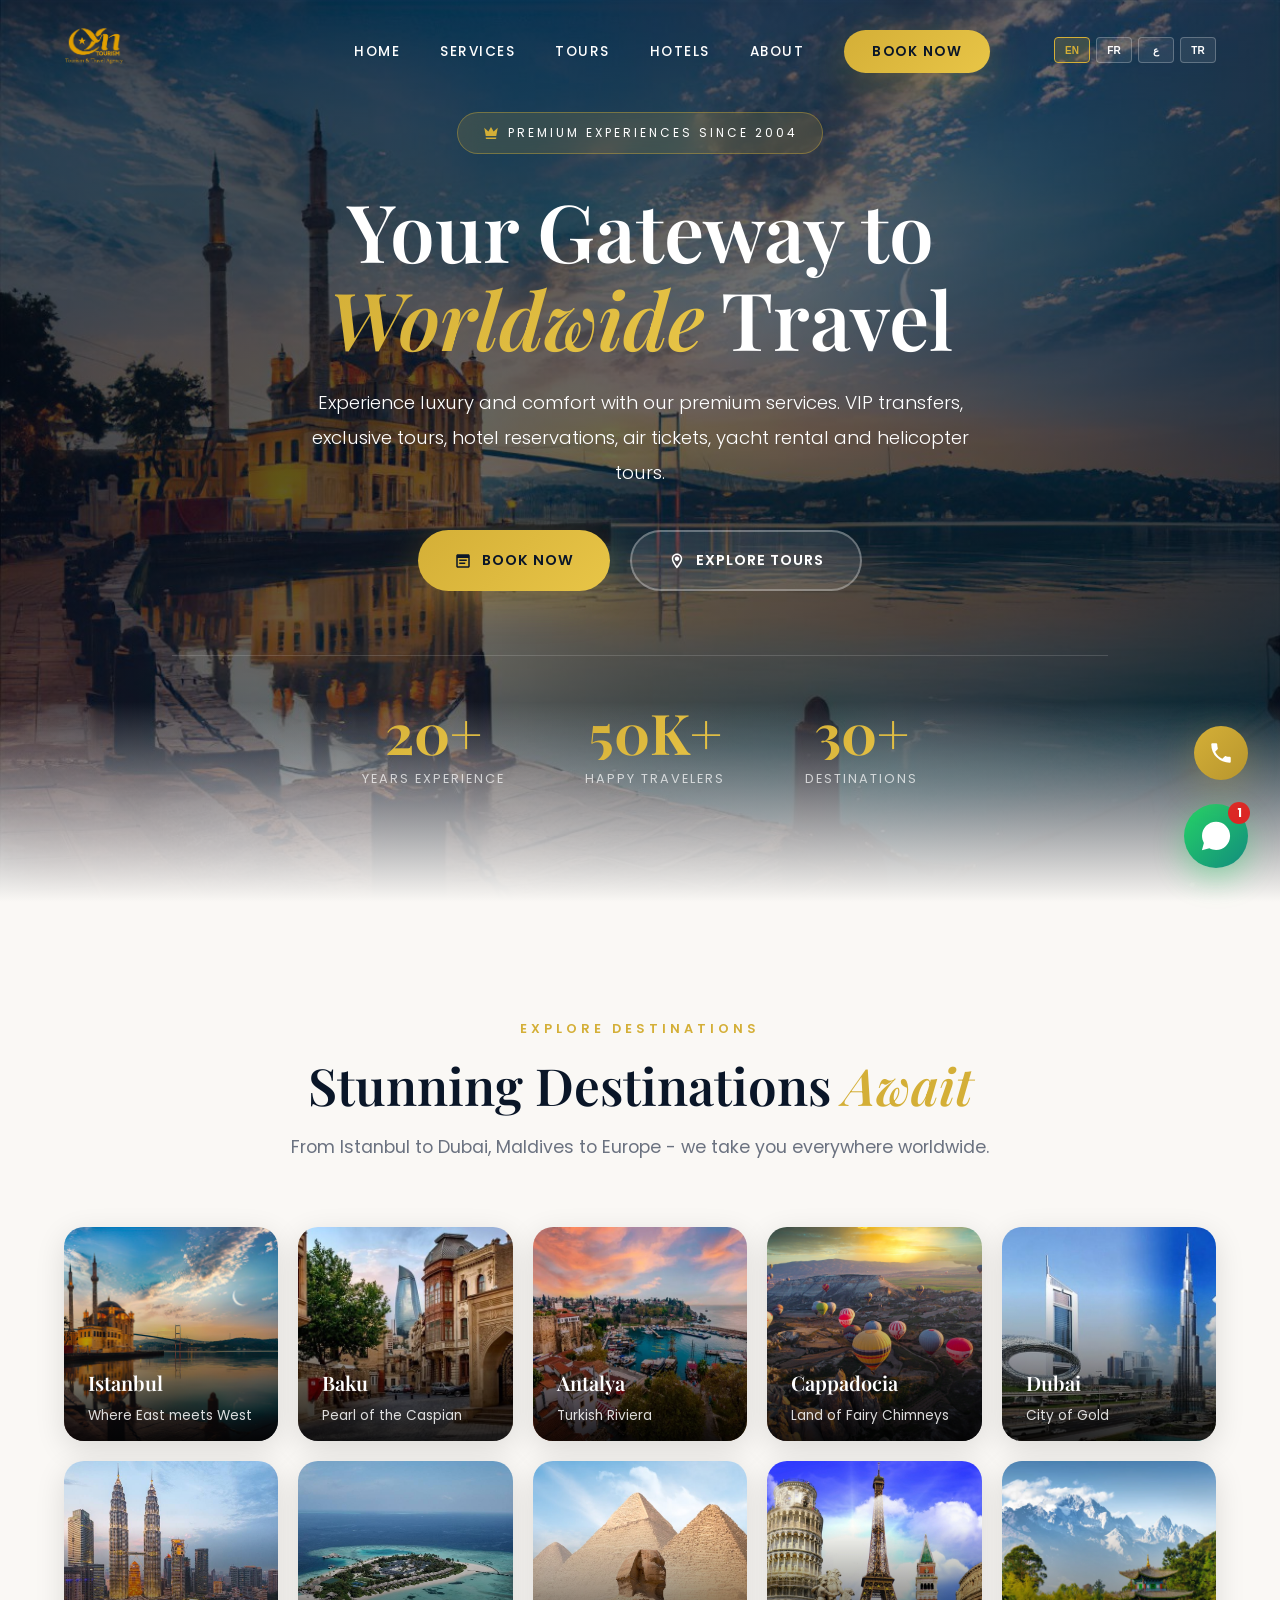
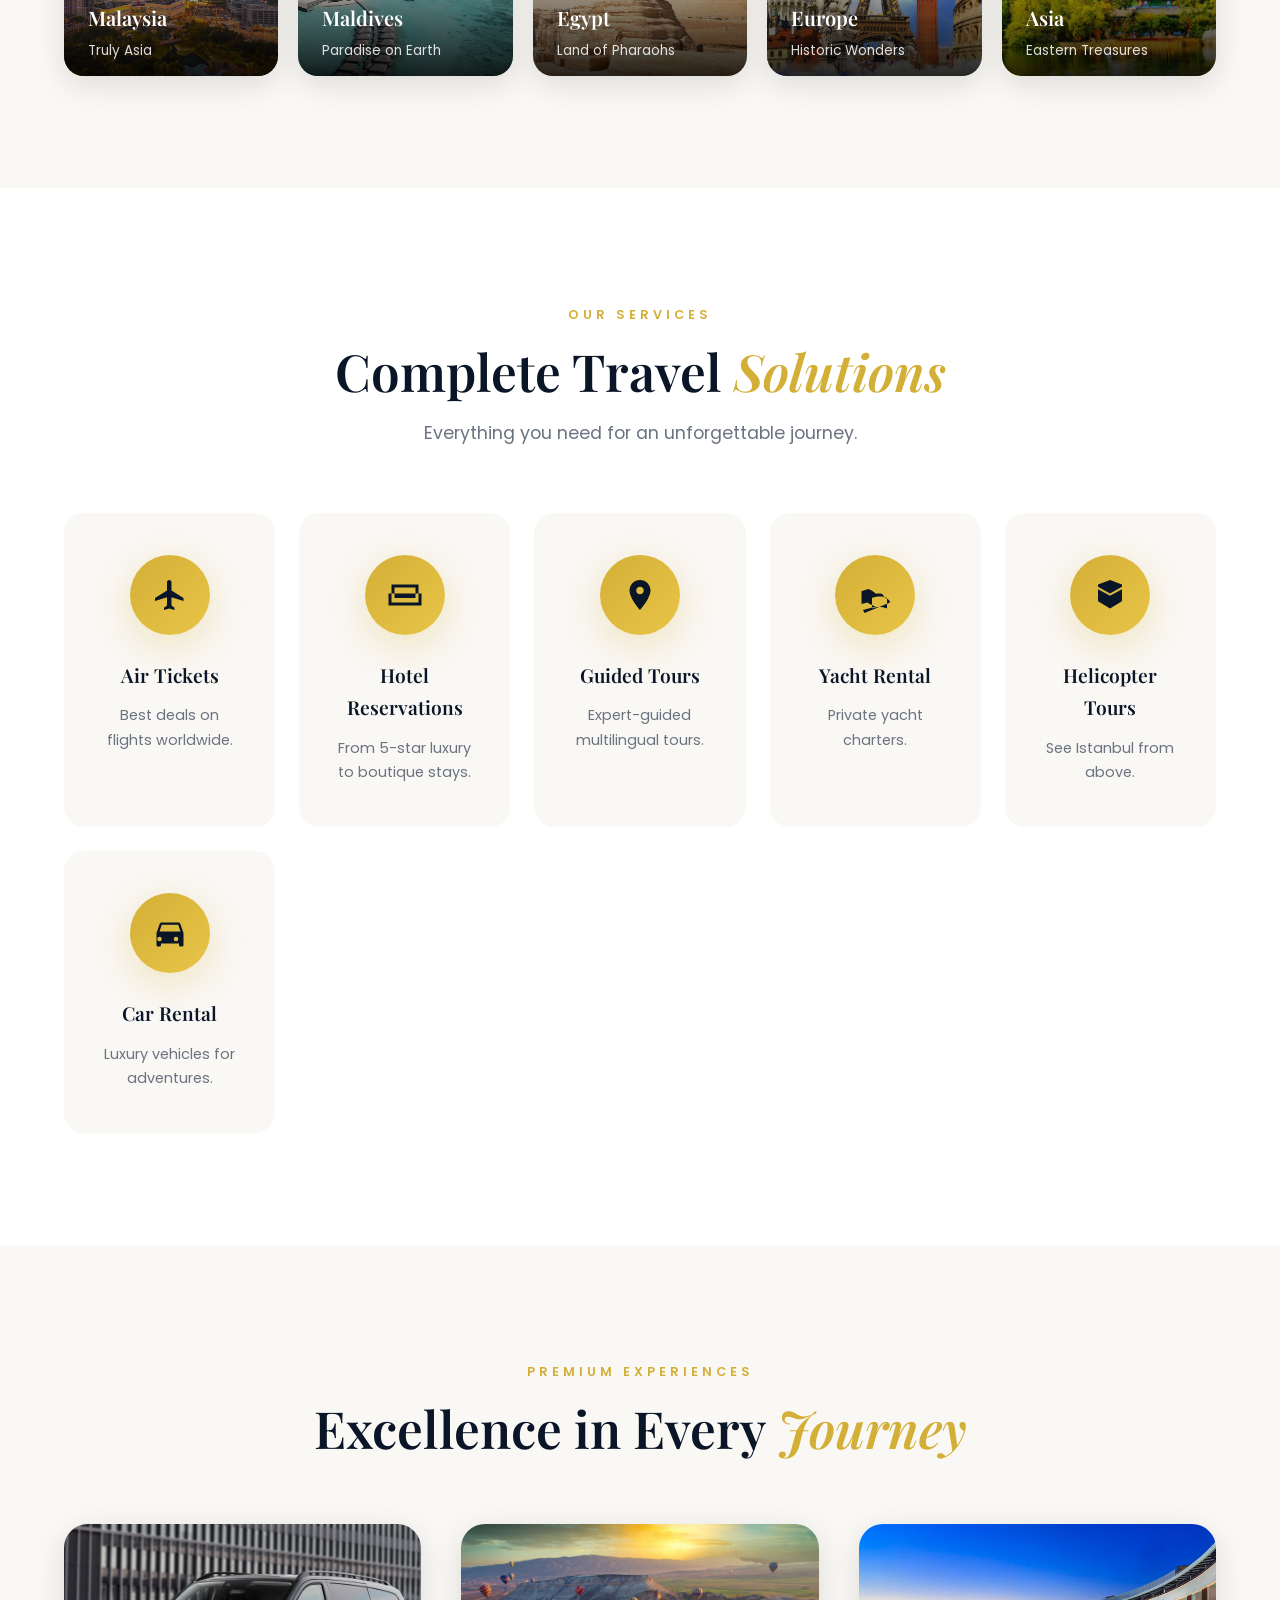
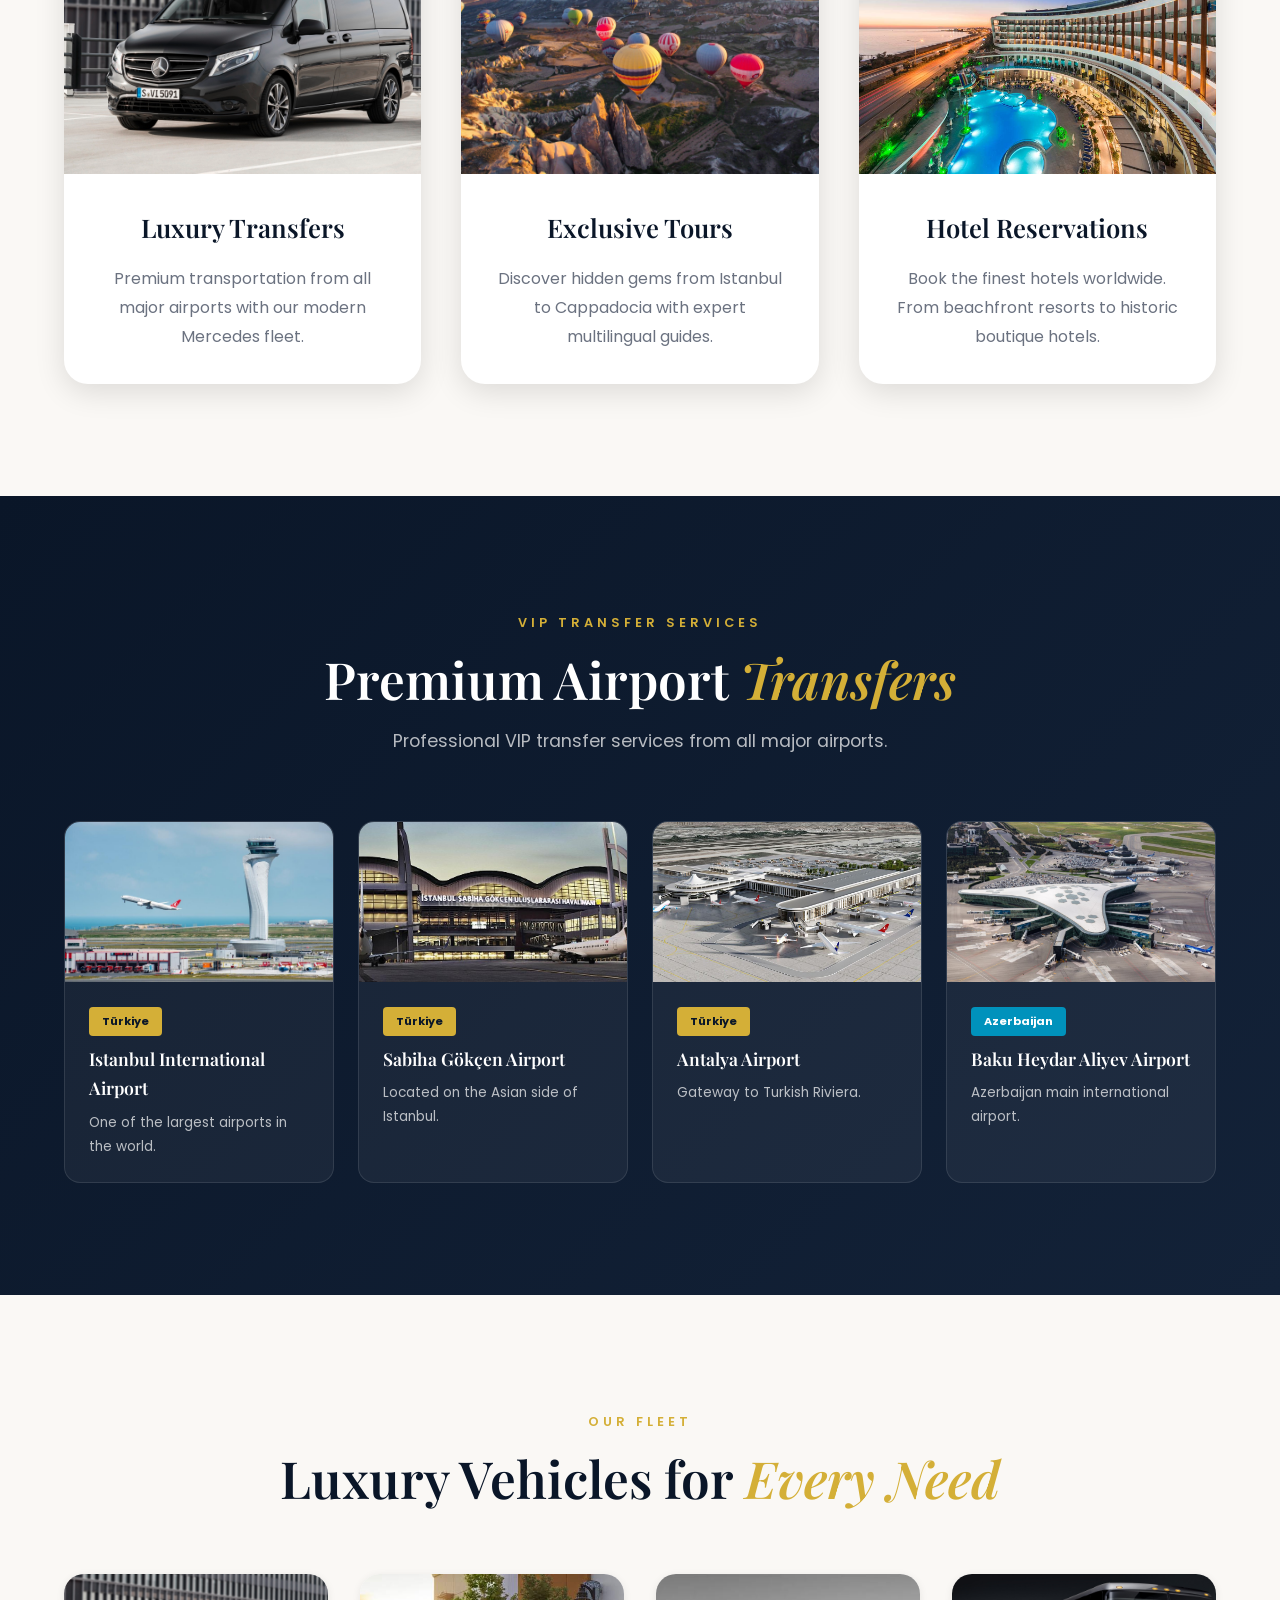
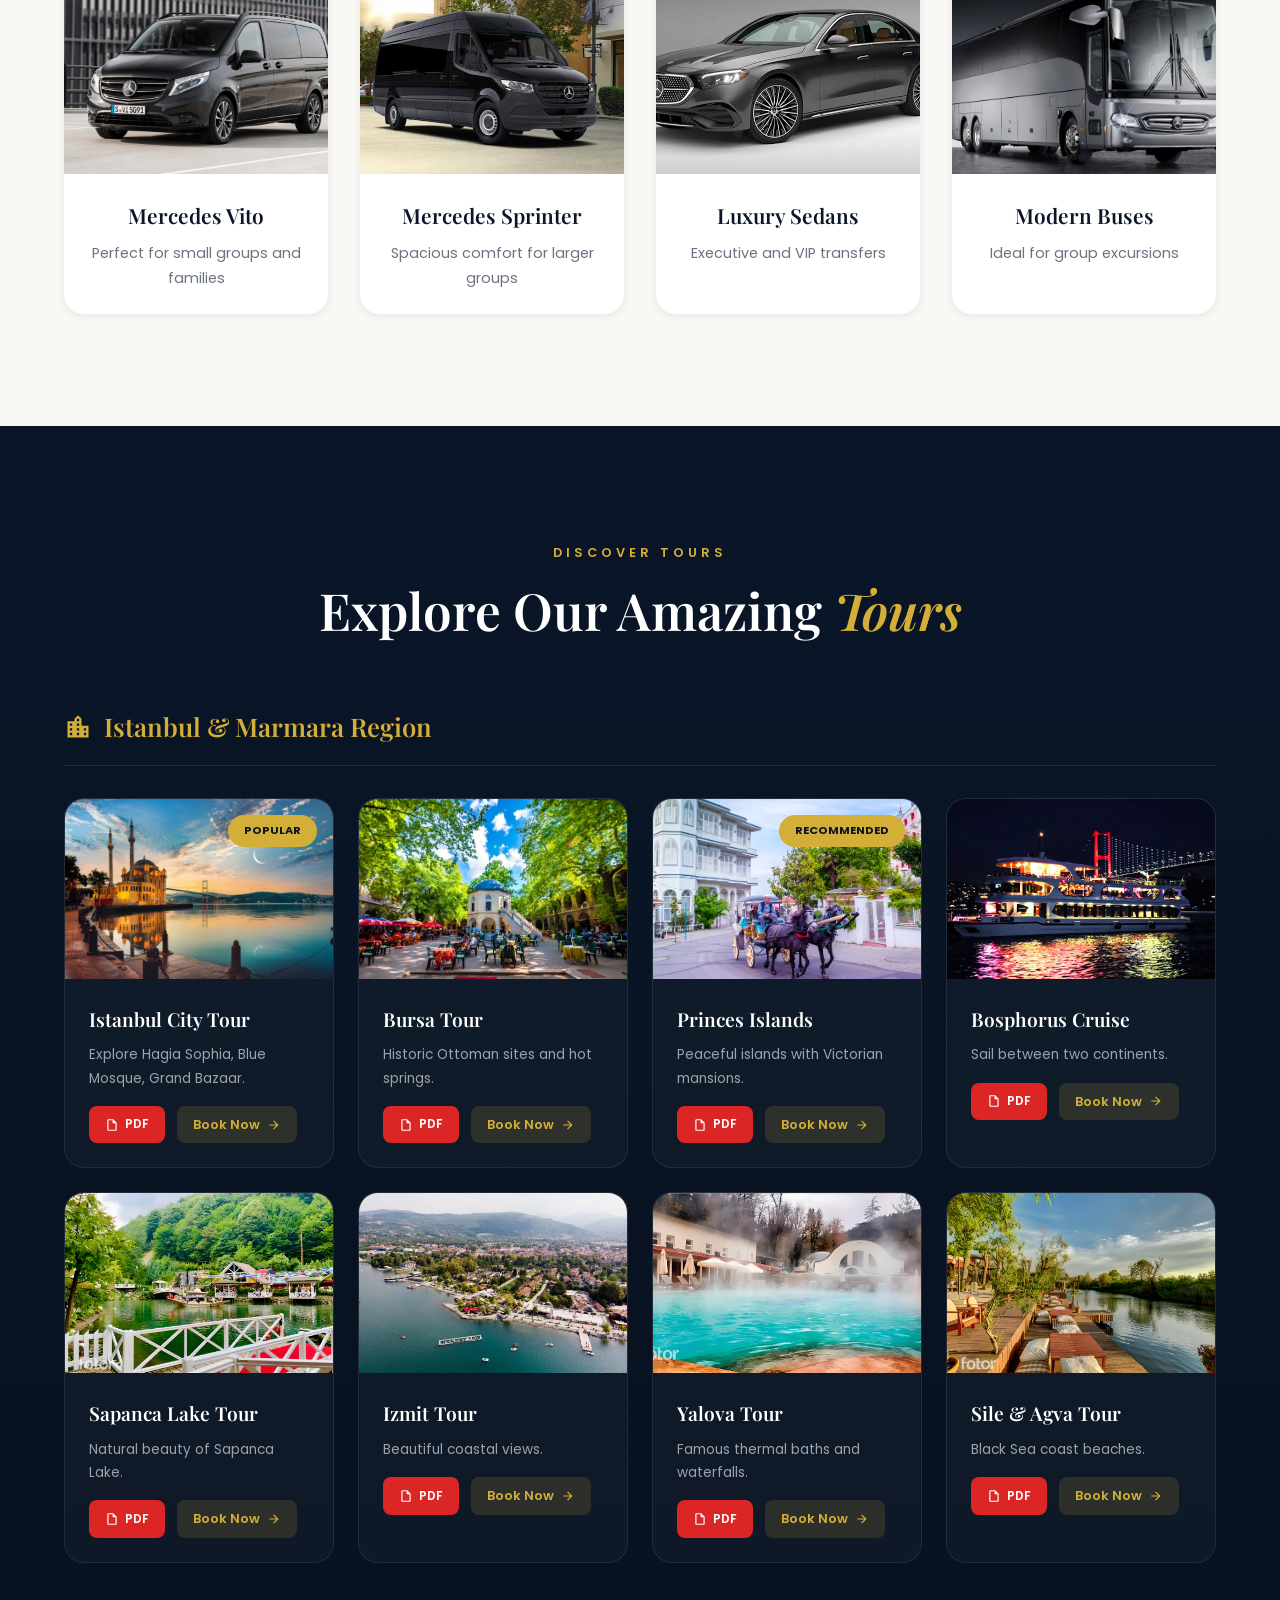
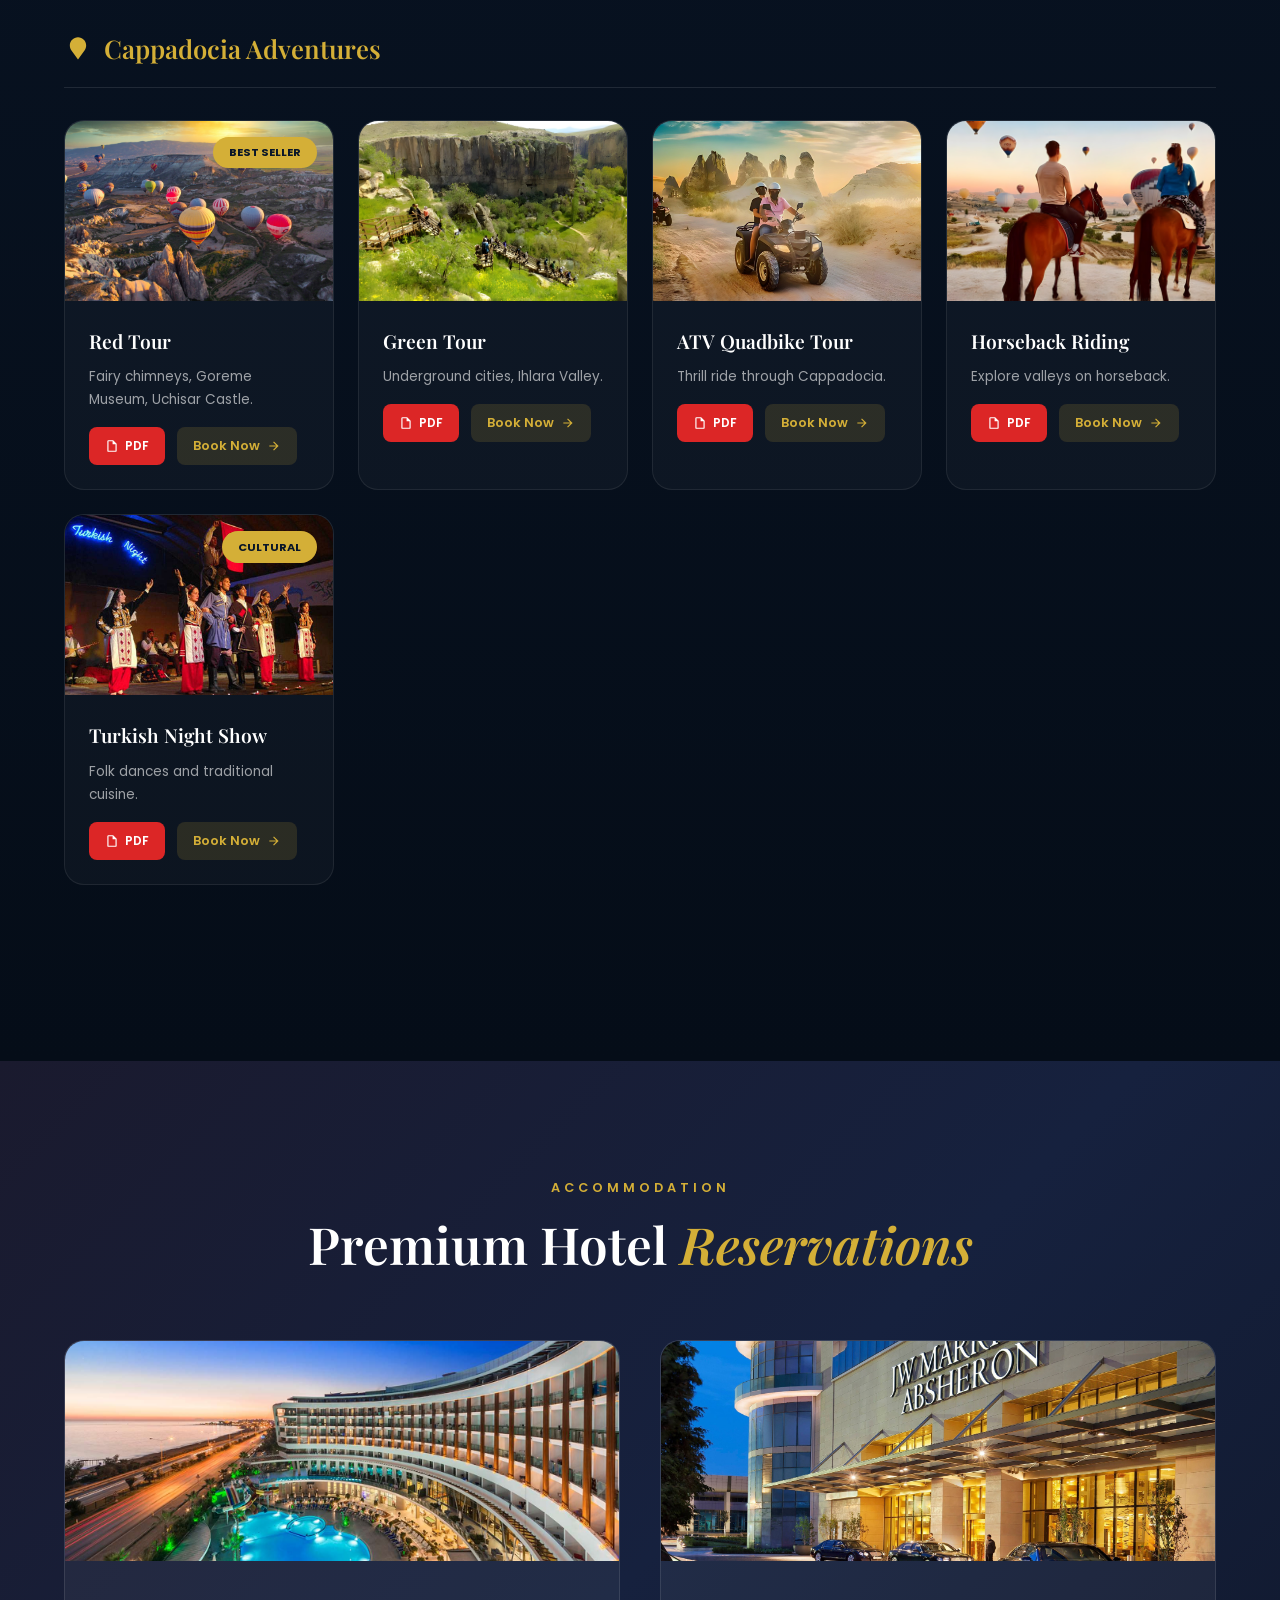
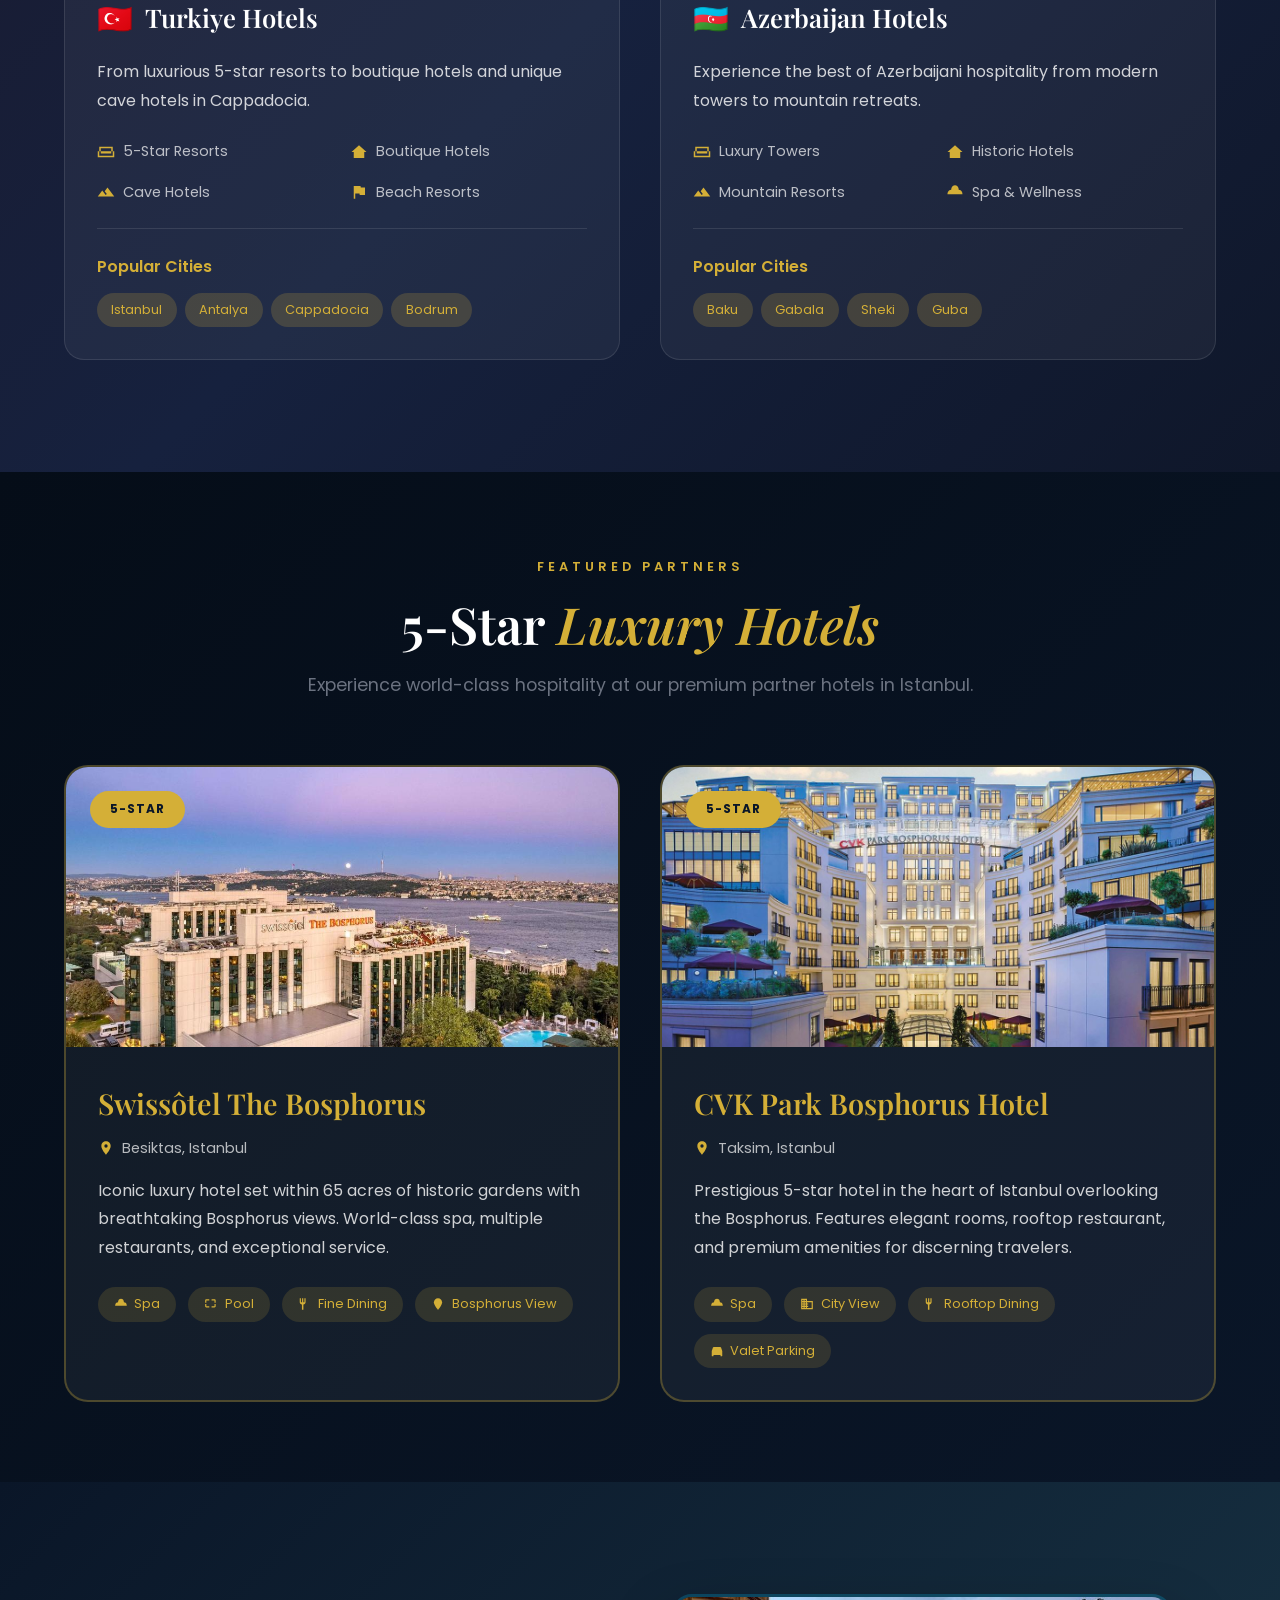
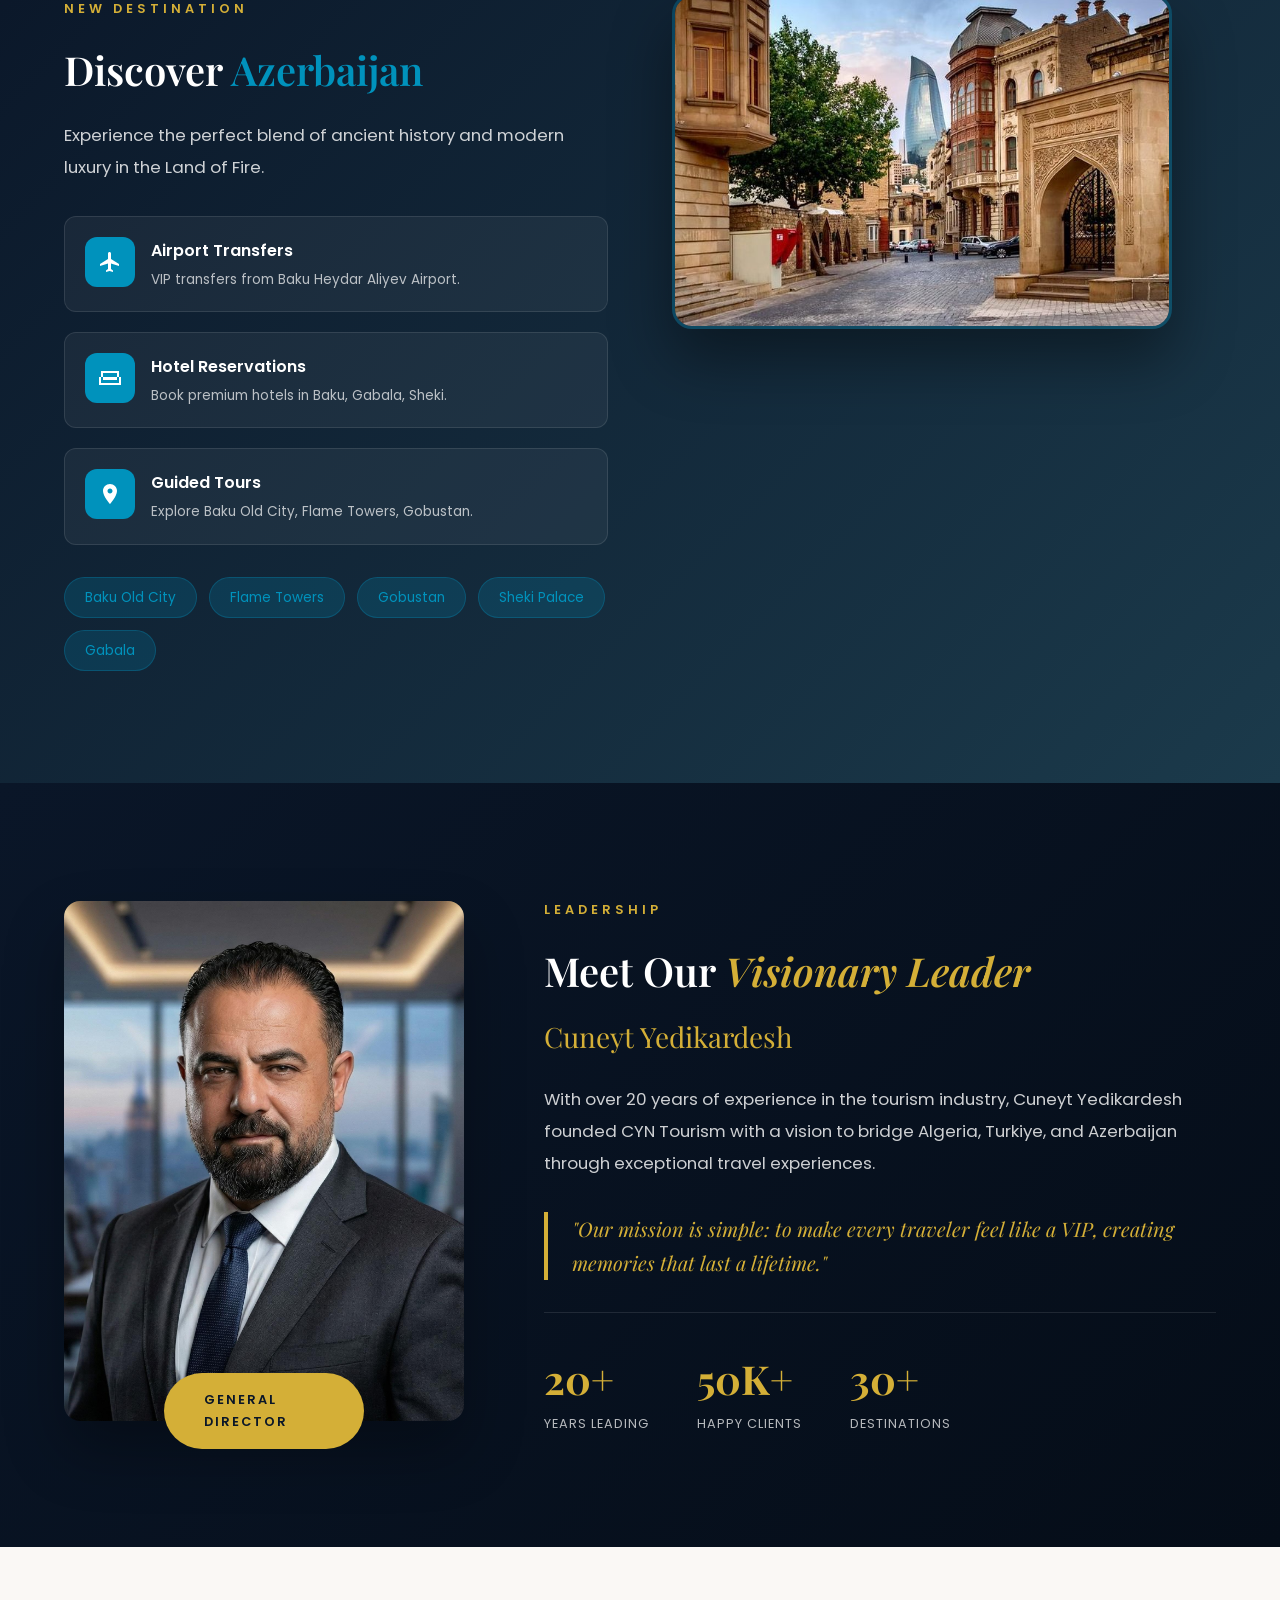
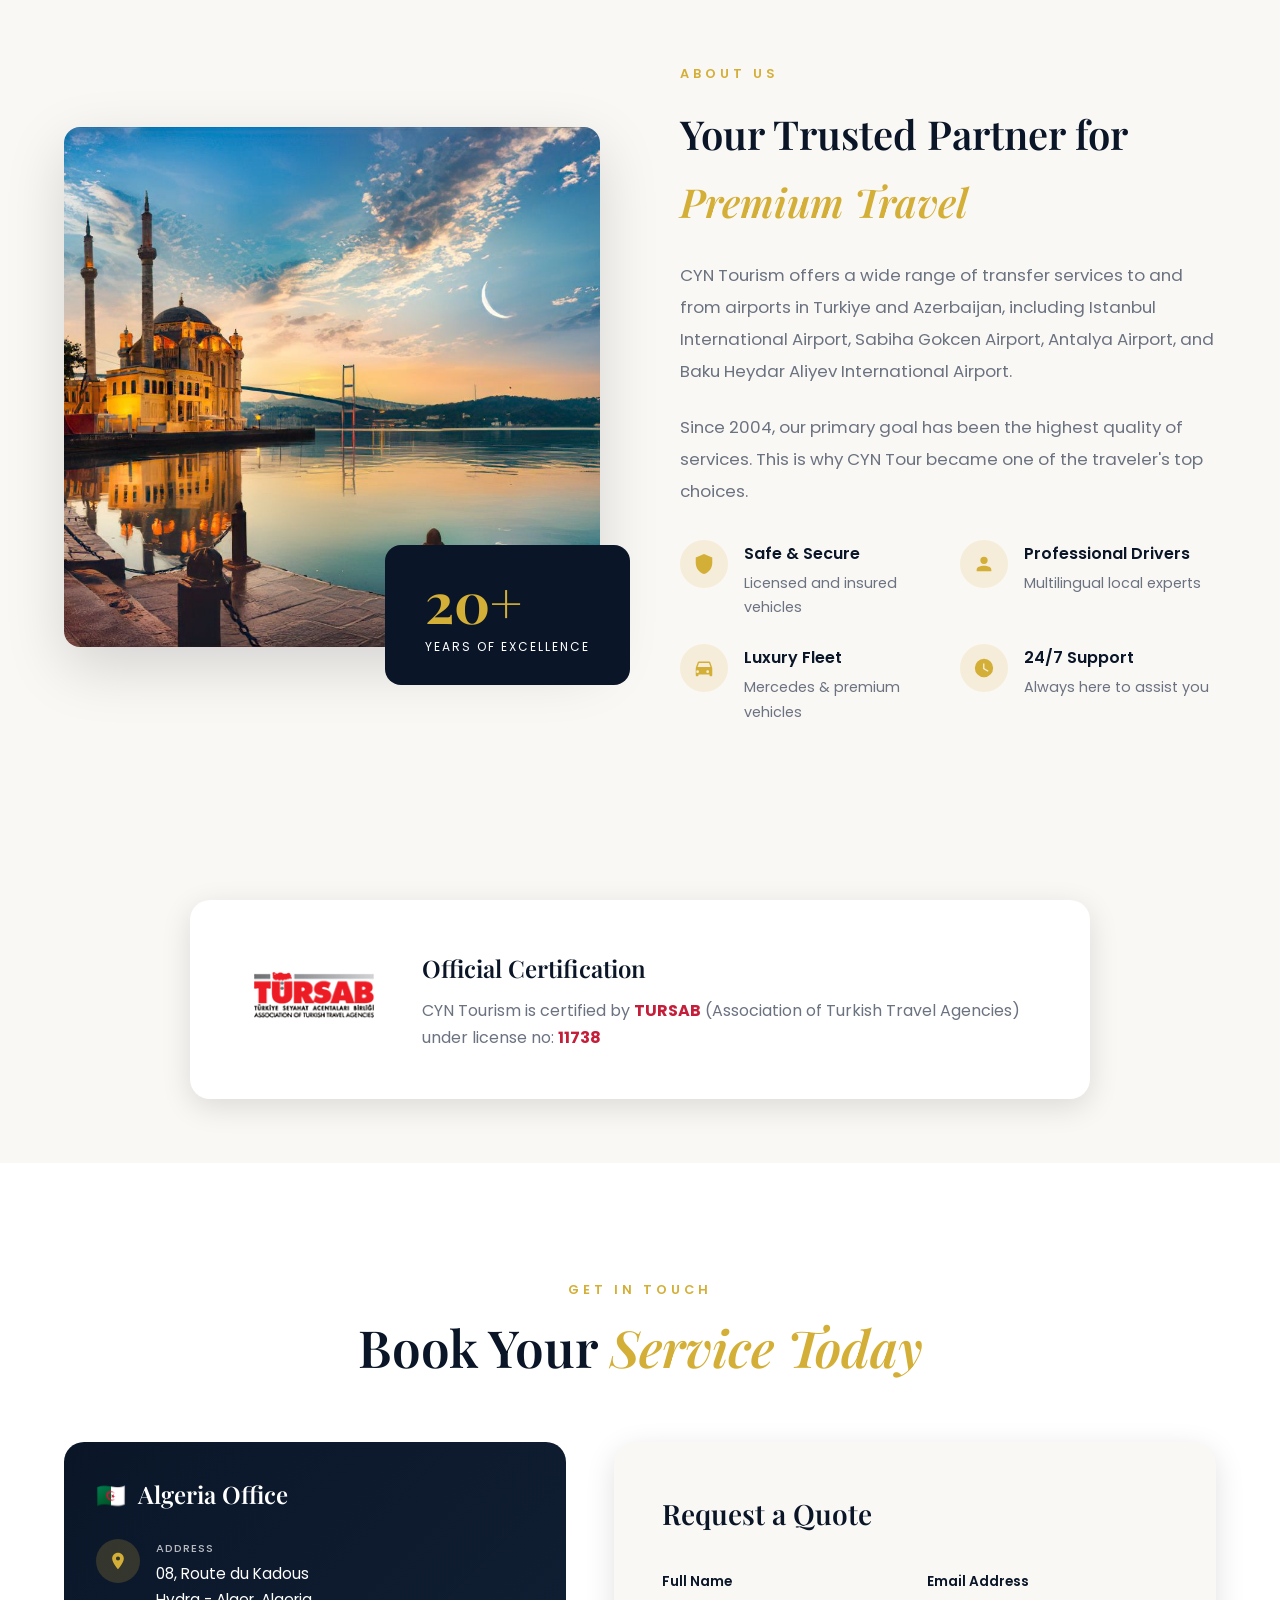
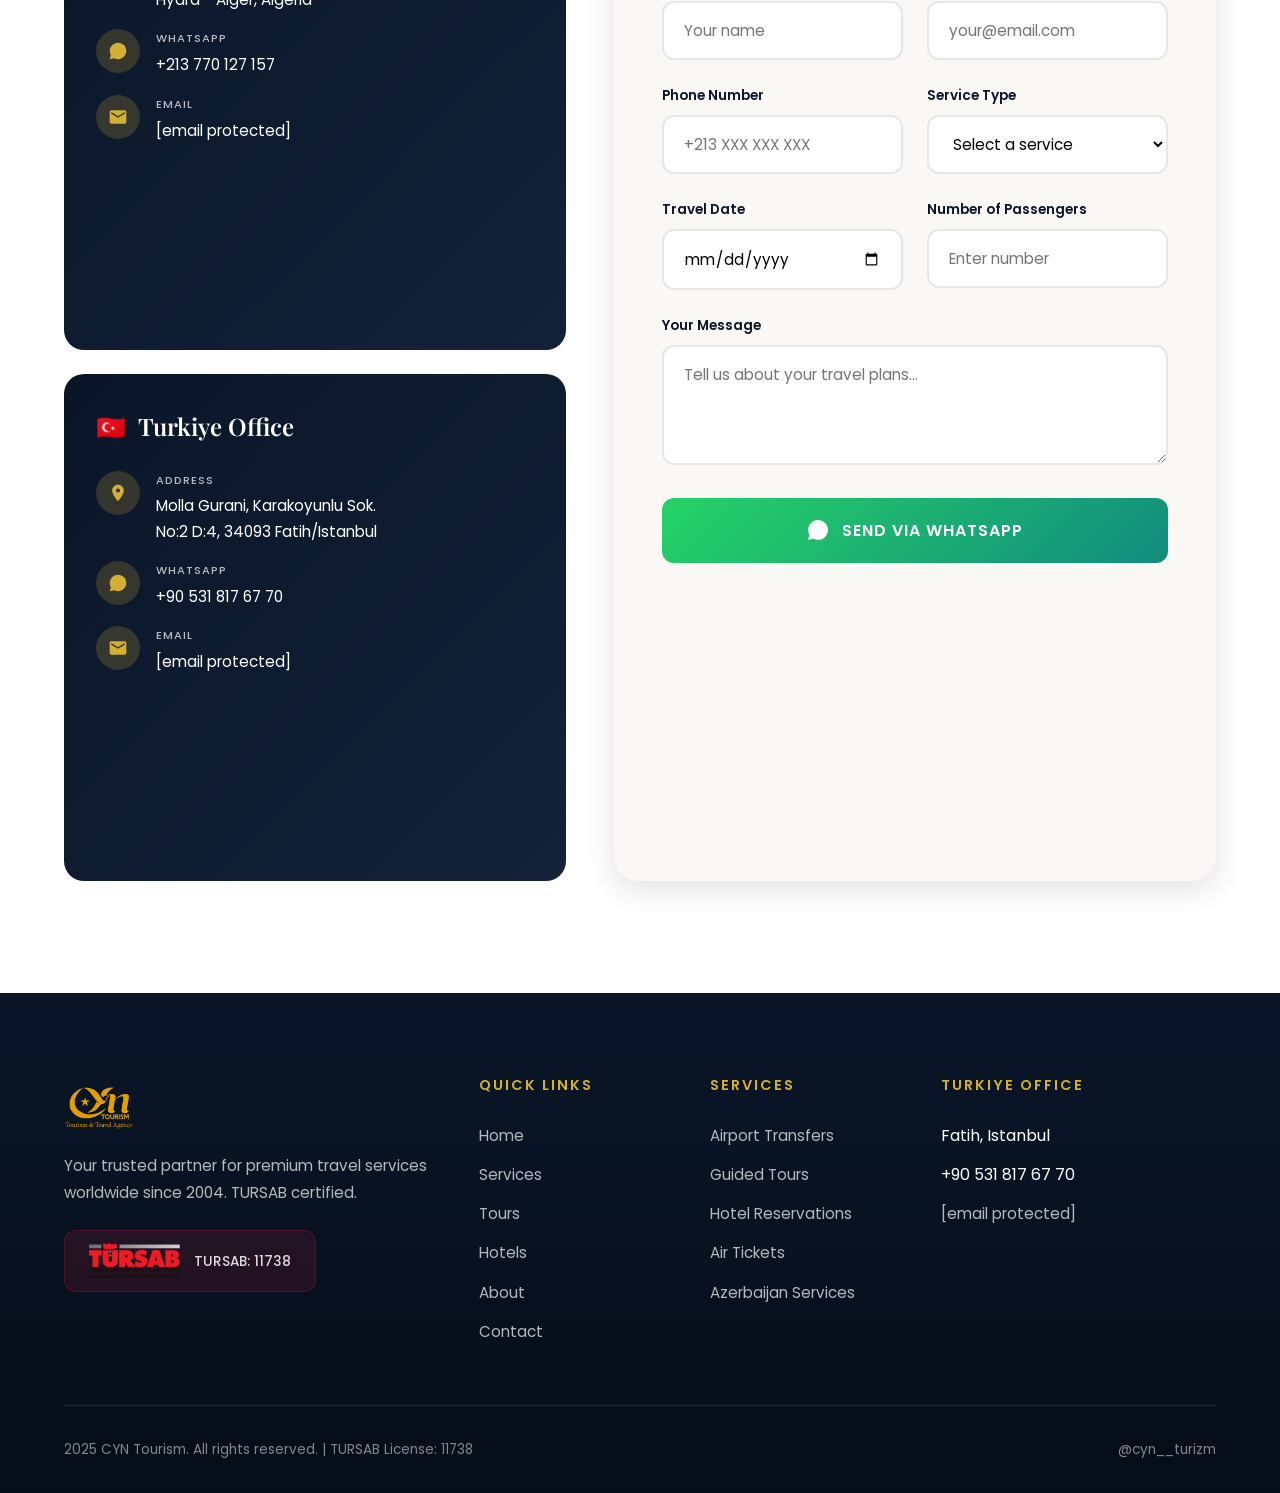
==== index.html @ 594d403e "Initial clean upload" ====
<!DOCTYPE html>
<html lang="en">
<head>
    <meta charset="UTF-8">
    <meta name="viewport" content="width=device-width, initial-scale=1.0">
    <meta name="description" content="CYN Tourism - Premium travel services including VIP transfers, exclusive tours, hotel reservations, air tickets, yacht rental, and helicopter tours worldwide. TURSAB certified since 2004.">
    <title>CYN Tourism - Premium Travel & Tours | Worldwide Destinations</title>
    <link rel="icon" type="image/png" href="logo.png">
    <link rel="preconnect" href="https://fonts.googleapis.com">
    <link rel="preconnect" href="https://fonts.gstatic.com" crossorigin>
    <link href="https://fonts.googleapis.com/css2?family=Playfair+Display:ital,wght@0,400;0,500;0,600;0,700;1,400&family=Poppins:wght@300;400;500;600;700&display=swap" rel="stylesheet">
    <style>
        :root {
            --gold: #D4AF37;
            --gold-light: #E8C547;
            --gold-dark: #B8962E;
            --navy: #0A1628;
            --navy-light: #132238;
            --midnight: #050D18;
            --cream: #FAF8F5;
            --white: #FFFFFF;
            --text: #1A1A1A;
            --text-muted: #6B7280;
            --azure: #0092BC;
            --red: #C41E3A;
            --green: #25D366;
        }
        * { margin: 0; padding: 0; box-sizing: border-box; }
        html { scroll-behavior: smooth; }
        body { font-family: 'Poppins', sans-serif; background: var(--white); color: var(--text); line-height: 1.7; overflow-x: hidden; }
        h1, h2, h3, h4 { font-family: 'Playfair Display', serif; font-weight: 600; }
        ::selection { background: var(--gold); color: var(--navy); }

        .navbar { position: fixed; top: 0; left: 0; right: 0; z-index: 1000; padding: 1rem 5%; display: flex; justify-content: space-between; align-items: center; transition: all 0.4s; background: transparent; }
        .navbar.scrolled { background: rgba(10, 22, 40, 0.98); backdrop-filter: blur(20px); padding: 0.75rem 5%; box-shadow: 0 4px 30px rgba(0,0,0,0.3); }
        .logo img { height: 60px; transition: height 0.3s ease; }
        .navbar.scrolled .logo img { height: 50px; }
        .nav-links { display: flex; gap: 2.5rem; list-style: none; align-items: center; }
        .nav-links a { color: white; text-decoration: none; font-size: 0.85rem; font-weight: 500; text-transform: uppercase; letter-spacing: 1.5px; position: relative; padding: 0.5rem 0; transition: color 0.3s ease; }
        .nav-links a::after { content: ''; position: absolute; bottom: 0; left: 0; width: 0; height: 2px; background: linear-gradient(90deg, var(--gold), var(--gold-light)); transition: width 0.3s ease; }
        .nav-links a:hover { color: var(--gold); }
        .nav-links a:hover::after { width: 100%; }
        .nav-cta { background: linear-gradient(135deg, var(--gold), var(--gold-light)); color: var(--navy) !important; padding: 0.75rem 1.75rem !important; border-radius: 50px; font-weight: 600 !important; box-shadow: 0 10px 40px rgba(212,175,55,0.3); }
        .nav-cta::after { display: none !important; }
        .nav-cta:hover { transform: translateY(-2px); box-shadow: 0 15px 40px rgba(212,175,55,0.4); }
        .lang-switcher { display: flex; gap: 6px; margin-left: 1.5rem; }
        .lang-btn { width: 36px; height: 26px; border: 1px solid rgba(255,255,255,0.25); border-radius: 4px; cursor: pointer; font-size: 10px; font-weight: 700; color: white; background: rgba(255,255,255,0.08); transition: all 0.3s ease; }
        .lang-btn:hover, .lang-btn.active { border-color: var(--gold); background: rgba(212,175,55,0.2); color: var(--gold); }
        .mobile-toggle { display: none; flex-direction: column; gap: 5px; cursor: pointer; background: none; border: none; padding: 10px; z-index: 1002; }
        .mobile-toggle span { width: 25px; height: 2px; background: white; transition: all 0.3s ease; display: block; }
        .mobile-toggle.active span:nth-child(1) { transform: rotate(45deg) translate(5px, 5px); }
        .mobile-toggle.active span:nth-child(2) { opacity: 0; }
        .mobile-toggle.active span:nth-child(3) { transform: rotate(-45deg) translate(5px, -5px); }

        .hero { min-height: 100vh; position: relative; display: flex; align-items: center; justify-content: center; background: url('istanbul.jpeg') center/cover no-repeat; overflow: hidden; }
        .hero::before { content: ''; position: absolute; inset: 0; background: linear-gradient(135deg, rgba(5,13,24,0.75) 0%, rgba(10,22,40,0.6) 50%, rgba(5,13,24,0.8) 100%); }
        .hero::after { content: ''; position: absolute; bottom: 0; left: 0; right: 0; height: 200px; background: linear-gradient(to top, var(--cream), transparent); }
        .hero-content { position: relative; z-index: 2; text-align: center; color: white; max-width: 1000px; padding: 0 2rem; }
        .hero-badge { display: inline-flex; align-items: center; gap: 0.5rem; background: rgba(212,175,55,0.15); border: 1px solid rgba(212,175,55,0.4); padding: 0.6rem 1.5rem; border-radius: 50px; font-size: 0.75rem; text-transform: uppercase; letter-spacing: 3px; margin-bottom: 2rem; backdrop-filter: blur(10px); animation: fadeInDown 1s ease; }
        .hero-badge svg { width: 18px; height: 18px; fill: var(--gold); }
        @keyframes fadeInDown { from { opacity: 0; transform: translateY(-30px); } to { opacity: 1; transform: translateY(0); } }
        .hero h1 { font-size: clamp(2.8rem, 7vw, 5rem); line-height: 1.1; margin-bottom: 1.5rem; animation: fadeInUp 1s ease 0.2s both; }
        .hero h1 span { background: linear-gradient(135deg, var(--gold), var(--gold-light)); -webkit-background-clip: text; -webkit-text-fill-color: transparent; background-clip: text; font-style: italic; }
        @keyframes fadeInUp { from { opacity: 0; transform: translateY(40px); } to { opacity: 1; transform: translateY(0); } }
        .hero-subtitle { font-size: 1.15rem; opacity: 0.9; max-width: 700px; margin: 0 auto 2.5rem; font-weight: 300; line-height: 1.9; animation: fadeInUp 1s ease 0.4s both; }
        .hero-buttons { display: flex; gap: 1.25rem; justify-content: center; flex-wrap: wrap; animation: fadeInUp 1s ease 0.6s both; }
        .btn { display: inline-flex; align-items: center; gap: 0.6rem; padding: 1rem 2.25rem; border-radius: 50px; text-decoration: none; font-weight: 600; font-size: 0.9rem; text-transform: uppercase; letter-spacing: 1px; transition: all 0.4s; border: none; cursor: pointer; }
        .btn svg { width: 18px; height: 18px; }
        .btn-primary { background: linear-gradient(135deg, var(--gold), var(--gold-light)); color: var(--navy); box-shadow: 0 10px 40px rgba(212,175,55,0.3); }
        .btn-primary svg { fill: var(--navy); }
        .btn-primary:hover { transform: translateY(-4px); box-shadow: 0 20px 50px rgba(212,175,55,0.5); }
        .btn-outline { background: rgba(255,255,255,0.1); color: white; border: 2px solid rgba(255,255,255,0.3); backdrop-filter: blur(10px); }
        .btn-outline svg { fill: white; }
        .btn-outline:hover { border-color: var(--gold); color: var(--gold); background: rgba(212,175,55,0.1); }
        .btn-outline:hover svg { fill: var(--gold); }
        .hero-stats { display: flex; justify-content: center; gap: 5rem; margin-top: 4rem; padding-top: 3rem; border-top: 1px solid rgba(255,255,255,0.15); animation: fadeInUp 1s ease 0.8s both; }
        .stat { text-align: center; }
        .stat-number { font-family: 'Playfair Display', serif; font-size: 3.5rem; font-weight: 700; background: linear-gradient(135deg, var(--gold), var(--gold-light)); -webkit-background-clip: text; -webkit-text-fill-color: transparent; background-clip: text; line-height: 1; }
        .stat-label { font-size: 0.8rem; text-transform: uppercase; letter-spacing: 2px; opacity: 0.7; margin-top: 0.5rem; }

        section { padding: 7rem 5%; }
        .section-header { text-align: center; max-width: 750px; margin: 0 auto 4rem; }
        .section-tag { display: inline-block; color: var(--gold); font-size: 0.8rem; text-transform: uppercase; letter-spacing: 4px; margin-bottom: 1rem; font-weight: 600; }
        .section-title { font-size: clamp(2.2rem, 4vw, 3.2rem); color: var(--navy); margin-bottom: 1rem; line-height: 1.2; }
        .section-title span { color: var(--gold); font-style: italic; }
        .section-desc { color: var(--text-muted); font-size: 1.1rem; }

        .destinations { background: var(--cream); }
        .destinations-grid { display: grid; grid-template-columns: repeat(5, 1fr); gap: 1.25rem; max-width: 1400px; margin: 0 auto; }
        .dest-card { position: relative; border-radius: 20px; overflow: hidden; aspect-ratio: 1; cursor: pointer; box-shadow: 0 8px 30px rgba(0,0,0,0.12); transition: all 0.5s; }
        .dest-card:hover { transform: translateY(-10px) scale(1.02); box-shadow: 0 20px 60px rgba(0,0,0,0.15); }
        .dest-card img { width: 100%; height: 100%; object-fit: cover; transition: transform 0.7s ease; }
        .dest-card:hover img { transform: scale(1.15); }
        .dest-card::before { content: ''; position: absolute; inset: 0; background: linear-gradient(transparent 30%, rgba(0,0,0,0.85)); z-index: 1; }
        .dest-card .content { position: absolute; bottom: 0; left: 0; right: 0; padding: 1.5rem; color: white; z-index: 2; transform: translateY(10px); transition: transform 0.4s ease; }
        .dest-card:hover .content { transform: translateY(0); }
        .dest-card h3 { font-size: 1.25rem; margin-bottom: 0.25rem; }
        .dest-card p { font-size: 0.85rem; opacity: 0.85; }

        .services { background: var(--white); }
        .services-grid { display: grid; grid-template-columns: repeat(auto-fit, minmax(200px, 1fr)); gap: 1.5rem; max-width: 1400px; margin: 0 auto; }
        .service-card { background: var(--cream); border-radius: 20px; padding: 2.5rem 2rem; text-align: center; transition: all 0.4s ease; border: 2px solid transparent; position: relative; overflow: hidden; }
        .service-card::before { content: ''; position: absolute; top: 0; left: 0; right: 0; height: 4px; background: linear-gradient(90deg, var(--gold), var(--gold-light)); transform: scaleX(0); transition: transform 0.4s ease; }
        .service-card:hover::before { transform: scaleX(1); }
        .service-card:hover { transform: translateY(-8px); box-shadow: 0 20px 60px rgba(0,0,0,0.15); border-color: rgba(212,175,55,0.2); }
        .service-icon { width: 80px; height: 80px; background: linear-gradient(135deg, var(--gold), var(--gold-light)); border-radius: 50%; display: flex; align-items: center; justify-content: center; margin: 0 auto 1.5rem; box-shadow: 0 10px 40px rgba(212,175,55,0.3); }
        .service-icon svg { width: 36px; height: 36px; fill: var(--navy); }
        .service-card h3 { font-size: 1.2rem; color: var(--navy); margin-bottom: 0.75rem; }
        .service-card p { font-size: 0.9rem; color: var(--text-muted); }

        .experiences { background: var(--cream); }
        .experiences-grid { display: grid; grid-template-columns: repeat(3, 1fr); gap: 2.5rem; max-width: 1300px; margin: 0 auto; }
        .exp-card { background: white; border-radius: 24px; overflow: hidden; box-shadow: 0 8px 30px rgba(0,0,0,0.12); transition: all 0.5s ease; }
        .exp-card:hover { transform: translateY(-15px); box-shadow: 0 20px 60px rgba(0,0,0,0.15); }
        .exp-card .img-wrap { height: 250px; overflow: hidden; }
        .exp-card img { width: 100%; height: 100%; object-fit: cover; transition: transform 0.6s ease; }
        .exp-card:hover img { transform: scale(1.1); }
        .exp-card .text { padding: 2rem; text-align: center; }
        .exp-card h3 { font-size: 1.6rem; color: var(--navy); margin-bottom: 1rem; }
        .exp-card p { color: var(--text-muted); line-height: 1.8; }

        .transfers { background: linear-gradient(135deg, var(--navy) 0%, var(--navy-light) 100%); color: white; }
        .transfers .section-title { color: white; }
        .transfers .section-desc { color: rgba(255,255,255,0.7); }
        .airports-grid { display: grid; grid-template-columns: repeat(4, 1fr); gap: 1.5rem; max-width: 1400px; margin: 0 auto; }
        .airport-card { background: rgba(255,255,255,0.05); border: 1px solid rgba(255,255,255,0.1); border-radius: 16px; overflow: hidden; transition: all 0.4s ease; }
        .airport-card:hover { background: rgba(255,255,255,0.1); border-color: var(--gold); transform: translateY(-8px); }
        .airport-card .img-wrap { height: 160px; overflow: hidden; }
        .airport-card img { width: 100%; height: 100%; object-fit: cover; transition: transform 0.5s ease; }
        .airport-card:hover img { transform: scale(1.1); }
        .airport-card .text { padding: 1.5rem; }
        .airport-badge { display: inline-block; background: var(--gold); color: var(--navy); padding: 0.3rem 0.8rem; border-radius: 4px; font-size: 0.7rem; font-weight: 700; margin-bottom: 0.5rem; }
        .airport-badge.az { background: var(--azure); color: white; }
        .airport-card h3 { font-size: 1.1rem; margin-bottom: 0.5rem; }
        .airport-card p { color: rgba(255,255,255,0.7); font-size: 0.85rem; }

        .fleet { background: var(--cream); }
        .fleet-grid { display: grid; grid-template-columns: repeat(4, 1fr); gap: 2rem; max-width: 1300px; margin: 0 auto; }
        .fleet-card { background: white; border-radius: 20px; overflow: hidden; box-shadow: 0 2px 8px rgba(0,0,0,0.08); transition: all 0.4s ease; }
        .fleet-card:hover { transform: translateY(-10px); box-shadow: 0 20px 60px rgba(0,0,0,0.15); }
        .fleet-card .img-wrap { height: 200px; overflow: hidden; }
        .fleet-card img { width: 100%; height: 100%; object-fit: cover; transition: transform 0.5s ease; }
        .fleet-card:hover img { transform: scale(1.08); }
        .fleet-card .text { padding: 1.5rem; text-align: center; }
        .fleet-card h4 { font-size: 1.3rem; color: var(--navy); margin-bottom: 0.5rem; }
        .fleet-card p { color: var(--text-muted); font-size: 0.9rem; }

        .tours { background: linear-gradient(180deg, var(--navy) 0%, var(--midnight) 100%); color: white; }
        .tours .section-title { color: white; }
        .tours .section-desc { color: rgba(255,255,255,0.7); }
        .tour-category { margin-bottom: 4rem; }
        .category-title { font-size: 1.6rem; color: var(--gold); margin-bottom: 2rem; padding-bottom: 1rem; border-bottom: 1px solid rgba(255,255,255,0.1); display: flex; align-items: center; gap: 0.75rem; }
        .category-title svg { width: 28px; height: 28px; fill: var(--gold); }
        .tours-grid { display: grid; grid-template-columns: repeat(4, 1fr); gap: 1.5rem; }
        .tour-card { background: rgba(255,255,255,0.03); border: 1px solid rgba(255,255,255,0.08); border-radius: 20px; overflow: hidden; transition: all 0.4s ease; }
        .tour-card:hover { background: rgba(255,255,255,0.08); border-color: var(--gold); transform: translateY(-10px); box-shadow: 0 20px 50px rgba(0,0,0,0.3); }
        .tour-card .img-wrap { height: 180px; overflow: hidden; position: relative; }
        .tour-card img { width: 100%; height: 100%; object-fit: cover; transition: transform 0.6s ease; }
        .tour-card:hover img { transform: scale(1.15); }
        .tour-badge { position: absolute; top: 1rem; right: 1rem; background: var(--gold); color: var(--navy); padding: 0.4rem 1rem; border-radius: 50px; font-size: 0.7rem; font-weight: 700; text-transform: uppercase; z-index: 2; }
        .tour-card .text { padding: 1.5rem; }
        .tour-card h3 { font-size: 1.2rem; margin-bottom: 0.5rem; }
        .tour-card .text p { color: rgba(255,255,255,0.6); font-size: 0.85rem; margin-bottom: 1rem; line-height: 1.7; }
        .tour-actions { display: flex; gap: 0.75rem; flex-wrap: wrap; }
        .tour-pdf { display: inline-flex; align-items: center; gap: 0.4rem; padding: 0.5rem 1rem; background: #DC2626; color: white; border-radius: 8px; font-size: 0.75rem; font-weight: 600; text-decoration: none; transition: all 0.3s ease; }
        .tour-pdf:hover { background: #B91C1C; transform: translateY(-2px); }
        .tour-pdf svg { width: 14px; height: 14px; fill: white; }
        .tour-link { display: inline-flex; align-items: center; gap: 0.4rem; padding: 0.5rem 1rem; background: rgba(212,175,55,0.15); color: var(--gold); border-radius: 8px; font-size: 0.8rem; font-weight: 600; text-decoration: none; transition: all 0.3s ease; }
        .tour-link:hover { background: rgba(212,175,55,0.25); gap: 0.6rem; }
        .tour-link svg { width: 14px; height: 14px; fill: var(--gold); }

        .hotels { background: linear-gradient(135deg, #1a1a2e 0%, #16213e 50%, #0f172a 100%); color: white; }
        .hotels .section-title { color: white; }
        .hotels .section-desc { color: rgba(255,255,255,0.7); }
        .hotels-grid { display: grid; grid-template-columns: repeat(2, 1fr); gap: 2.5rem; max-width: 1200px; margin: 0 auto; }
        .hotel-card { background: rgba(255,255,255,0.05); border: 1px solid rgba(255,255,255,0.1); border-radius: 20px; overflow: hidden; transition: all 0.4s ease; }
        .hotel-card:hover { border-color: var(--gold); transform: translateY(-8px); }
        .hotel-card .img-wrap { height: 220px; overflow: hidden; }
        .hotel-card img { width: 100%; height: 100%; object-fit: cover; transition: transform 0.5s ease; }
        .hotel-card:hover img { transform: scale(1.1); }
        .hotel-card .text { padding: 2rem; }
        .hotel-card h3 { font-size: 1.6rem; margin-bottom: 1rem; display: flex; align-items: center; gap: 0.75rem; }
        .hotel-card h3 .flag { font-size: 1.8rem; }
        .hotel-card .text > p { color: rgba(255,255,255,0.8); margin-bottom: 1.5rem; line-height: 1.8; }
        .hotel-features { display: grid; grid-template-columns: 1fr 1fr; gap: 1rem; }
        .hotel-feature { display: flex; align-items: center; gap: 0.5rem; color: rgba(255,255,255,0.7); font-size: 0.9rem; }
        .hotel-feature svg { width: 18px; height: 18px; fill: var(--gold); }
        .hotel-cities { margin-top: 1.5rem; padding-top: 1.5rem; border-top: 1px solid rgba(255,255,255,0.1); }
        .hotel-cities h4 { font-size: 1rem; color: var(--gold); margin-bottom: 0.75rem; font-family: 'Poppins', sans-serif; }
        .city-tags { display: flex; flex-wrap: wrap; gap: 0.5rem; }
        .city-tag { background: rgba(212,175,55,0.2); color: var(--gold); padding: 0.4rem 0.9rem; border-radius: 20px; font-size: 0.8rem; }

        .featured-hotels { background: linear-gradient(135deg, var(--midnight) 0%, var(--navy) 100%); color: white; padding: 5rem 5%; }
        .featured-hotels .section-title { color: white; }
        .featured-grid { display: grid; grid-template-columns: repeat(2, 1fr); gap: 2.5rem; max-width: 1200px; margin: 0 auto; }
        .featured-card { background: rgba(255,255,255,0.05); border: 2px solid rgba(212,175,55,0.3); border-radius: 24px; overflow: hidden; transition: all 0.4s ease; position: relative; }
        .featured-card::before { content: '5-STAR'; position: absolute; top: 1.5rem; left: 1.5rem; background: var(--gold); color: var(--navy); padding: 0.5rem 1.25rem; border-radius: 50px; font-size: 0.75rem; font-weight: 700; letter-spacing: 1px; z-index: 2; }
        .featured-card:hover { border-color: var(--gold); transform: translateY(-10px); box-shadow: 0 30px 60px rgba(212,175,55,0.2); }
        .featured-card .img-wrap { height: 280px; overflow: hidden; }
        .featured-card img { width: 100%; height: 100%; object-fit: cover; transition: transform 0.6s ease; }
        .featured-card:hover img { transform: scale(1.1); }
        .featured-card .text { padding: 2rem; }
        .featured-card h3 { font-size: 1.8rem; margin-bottom: 0.5rem; color: var(--gold); }
        .featured-card .location { display: flex; align-items: center; gap: 0.5rem; color: rgba(255,255,255,0.7); font-size: 0.9rem; margin-bottom: 1rem; }
        .featured-card .location svg { width: 16px; height: 16px; fill: var(--gold); }
        .featured-card .text > p { color: rgba(255,255,255,0.8); line-height: 1.8; margin-bottom: 1.5rem; }
        .featured-amenities { display: flex; flex-wrap: wrap; gap: 0.75rem; }
        .amenity { display: flex; align-items: center; gap: 0.4rem; background: rgba(212,175,55,0.15); color: var(--gold); padding: 0.4rem 1rem; border-radius: 20px; font-size: 0.8rem; }
        .amenity svg { width: 14px; height: 14px; fill: var(--gold); }

        .azerbaijan { background: linear-gradient(135deg, var(--navy) 0%, #1B3A4B 100%); color: white; }
        .az-grid { display: grid; grid-template-columns: 1fr 1fr; gap: 4rem; max-width: 1200px; margin: 0 auto; }
        .az-content h2 { font-size: 2.5rem; margin-bottom: 1rem; }
        .az-content h2 span { color: var(--azure); }
        .az-content > p { color: rgba(255,255,255,0.8); font-size: 1.05rem; line-height: 1.9; margin-bottom: 2rem; }
        .az-services { display: grid; gap: 1.25rem; }
        .az-service { display: flex; align-items: flex-start; gap: 1rem; background: rgba(255,255,255,0.05); padding: 1.25rem; border-radius: 12px; border: 1px solid rgba(255,255,255,0.1); transition: all 0.3s ease; }
        .az-service:hover { background: rgba(255,255,255,0.08); border-color: var(--azure); }
        .az-service .icon { width: 50px; height: 50px; background: var(--azure); border-radius: 12px; display: flex; align-items: center; justify-content: center; flex-shrink: 0; }
        .az-service .icon svg { width: 24px; height: 24px; fill: white; }
        .az-service h4 { font-family: 'Poppins', sans-serif; font-weight: 600; margin-bottom: 0.25rem; }
        .az-service p { color: rgba(255,255,255,0.7); font-size: 0.85rem; margin: 0; }
        .az-destinations { display: flex; flex-wrap: wrap; gap: 0.75rem; margin-top: 2rem; }
        .az-dest { background: rgba(0,146,188,0.2); color: var(--azure); padding: 0.5rem 1.25rem; border-radius: 25px; font-size: 0.85rem; border: 1px solid rgba(0,146,188,0.3); }
        .az-image img { width: 100%; max-width: 500px; border-radius: 20px; box-shadow: 0 30px 60px rgba(0,0,0,0.4); border: 3px solid rgba(0,146,188,0.3); }

        .director { background: linear-gradient(135deg, var(--navy) 0%, var(--midnight) 100%); color: white; }
        .director-grid { display: grid; grid-template-columns: 400px 1fr; gap: 5rem; align-items: center; max-width: 1200px; margin: 0 auto; }
        .director-image { position: relative; }
        .director-image img { width: 100%; height: 520px; object-fit: cover; object-position: top; border-radius: 16px; box-shadow: 0 30px 60px rgba(0,0,0,0.3); }
        .director-image::before { content: ''; position: absolute; top: 20px; left: 20px; right: -20px; bottom: -20px; border: 3px solid var(--gold); border-radius: 16px; z-index: -1; }
        .director-badge { position: absolute; bottom: -20px; left: 50%; transform: translateX(-50%); background: var(--gold); color: var(--navy); padding: 1rem 2.5rem; border-radius: 50px; }
        .director-badge h4 { font-family: 'Poppins', sans-serif; font-size: 0.8rem; text-transform: uppercase; letter-spacing: 2px; font-weight: 600; }
        .director-content h2 { font-size: 2.5rem; margin-bottom: 0.5rem; }
        .director-content h2 span { color: var(--gold); font-style: italic; }
        .director-name { font-size: 1.75rem; color: var(--gold); margin-bottom: 1.5rem; font-family: 'Playfair Display', serif; }
        .director-content > p { color: rgba(255,255,255,0.8); font-size: 1.05rem; line-height: 1.9; margin-bottom: 1.5rem; }
        .director-quote { font-style: italic; font-size: 1.25rem; color: var(--gold); border-left: 4px solid var(--gold); padding-left: 1.5rem; margin: 2rem 0; font-family: 'Playfair Display', serif; }
        .director-stats { display: flex; gap: 3rem; margin-top: 2rem; padding-top: 2rem; border-top: 1px solid rgba(255,255,255,0.1); }
        .director-stat .num { font-family: 'Playfair Display', serif; font-size: 2.5rem; font-weight: 700; color: var(--gold); }
        .director-stat span { display: block; font-size: 0.8rem; text-transform: uppercase; letter-spacing: 1px; opacity: 0.7; }

        .about { background: var(--cream); }
        .about-grid { display: grid; grid-template-columns: 1fr 1fr; gap: 5rem; align-items: center; max-width: 1300px; margin: 0 auto; }
        .about-image { position: relative; }
        .about-image img { width: 100%; height: 520px; object-fit: cover; border-radius: 16px; box-shadow: 0 20px 60px rgba(0,0,0,0.15); }
        .about-image::before { content: ''; position: absolute; top: -20px; left: -20px; right: 20px; bottom: 20px; border: 3px solid var(--gold); border-radius: 16px; z-index: -1; }
        .years-badge { position: absolute; bottom: -30px; right: -30px; background: var(--navy); color: white; padding: 1.75rem 2.5rem; border-radius: 16px; }
        .years-badge .years { font-family: 'Playfair Display', serif; font-size: 3.5rem; font-weight: 700; color: var(--gold); line-height: 1; }
        .years-badge span { display: block; font-size: 0.75rem; text-transform: uppercase; letter-spacing: 2px; margin-top: 0.5rem; }
        .about-content h2 { font-size: 2.5rem; color: var(--navy); margin-bottom: 1.5rem; }
        .about-content h2 span { color: var(--gold); font-style: italic; }
        .about-content > p { color: var(--text-muted); margin-bottom: 1.5rem; font-size: 1.05rem; line-height: 1.9; }
        .about-features { display: grid; grid-template-columns: 1fr 1fr; gap: 1.5rem; margin-top: 2rem; }
        .about-feature { display: flex; align-items: flex-start; gap: 1rem; }
        .about-feature .icon { width: 48px; height: 48px; background: rgba(212,175,55,0.15); border-radius: 50%; display: flex; align-items: center; justify-content: center; flex-shrink: 0; }
        .about-feature .icon svg { width: 22px; height: 22px; fill: var(--gold); }
        .about-feature h4 { font-family: 'Poppins', sans-serif; font-weight: 600; margin-bottom: 0.25rem; color: var(--navy); }
        .about-feature p { font-size: 0.9rem; color: var(--text-muted); margin: 0; }

        .certification { background: var(--cream); padding: 4rem 5%; }
        .cert-content { max-width: 900px; margin: 0 auto; display: flex; align-items: center; justify-content: center; gap: 3rem; background: white; padding: 3rem 4rem; border-radius: 20px; box-shadow: 0 8px 30px rgba(0,0,0,0.12); }
        .cert-badge { width: 120px; flex-shrink: 0; }
        .cert-badge img { width: 100%; }
        .cert-text h3 { font-size: 1.5rem; color: var(--navy); margin-bottom: 0.5rem; }
        .cert-text p { color: var(--text-muted); font-size: 1rem; }
        .cert-text strong { color: var(--red); }

        .contact { background: var(--white); }
        .contact-grid { display: grid; grid-template-columns: 1fr 1.2fr; gap: 3rem; max-width: 1200px; margin: 0 auto; }
        .contact-cards { display: flex; flex-direction: column; gap: 1.5rem; }
        .contact-card { background: linear-gradient(135deg, var(--navy), var(--navy-light)); padding: 2rem; border-radius: 20px; color: white; }
        .contact-card h3 { font-size: 1.5rem; margin-bottom: 1.5rem; display: flex; align-items: center; gap: 0.75rem; }
        .contact-card h3 .flag { font-size: 1.5rem; }
        .contact-details { display: flex; flex-direction: column; gap: 1rem; }
        .contact-item { display: flex; align-items: flex-start; gap: 1rem; }
        .contact-item .icon { width: 44px; height: 44px; background: rgba(212,175,55,0.2); border-radius: 50%; display: flex; align-items: center; justify-content: center; flex-shrink: 0; }
        .contact-item .icon svg { width: 20px; height: 20px; fill: var(--gold); }
        .contact-item h5 { font-family: 'Poppins', sans-serif; font-size: 0.7rem; text-transform: uppercase; letter-spacing: 1px; opacity: 0.7; margin-bottom: 0.2rem; font-weight: 500; }
        .contact-item a, .contact-item p { color: white; text-decoration: none; margin: 0; font-size: 0.95rem; transition: color 0.3s ease; }
        .contact-item a:hover { color: var(--gold); }
        .contact-map { margin-top: 1.5rem; border-radius: 12px; overflow: hidden; height: 150px; }
        .contact-map iframe { width: 100%; height: 100%; border: 0; }
        .contact-form { background: var(--cream); padding: 3rem; border-radius: 24px; box-shadow: 0 8px 30px rgba(0,0,0,0.12); }
        .contact-form h3 { font-size: 1.75rem; color: var(--navy); margin-bottom: 2rem; }
        .form-row { display: grid; grid-template-columns: 1fr 1fr; gap: 1.5rem; }
        .form-group { margin-bottom: 1.5rem; }
        .form-group label { display: block; font-size: 0.85rem; font-weight: 600; margin-bottom: 0.5rem; color: var(--navy); }
        .form-group input, .form-group select, .form-group textarea { width: 100%; padding: 1rem 1.25rem; border: 2px solid #E5E7EB; border-radius: 12px; font-family: 'Poppins', sans-serif; font-size: 0.95rem; transition: all 0.3s ease; background: white; }
        .form-group input:focus, .form-group select:focus, .form-group textarea:focus { outline: none; border-color: var(--gold); box-shadow: 0 0 0 4px rgba(212,175,55,0.15); }
        .form-group textarea { resize: vertical; min-height: 120px; }
        .btn-whatsapp { width: 100%; padding: 1.25rem; background: linear-gradient(135deg, #25D366, #128C7E); color: white; border: none; border-radius: 12px; font-family: 'Poppins', sans-serif; font-size: 1rem; font-weight: 600; text-transform: uppercase; letter-spacing: 1px; cursor: pointer; transition: all 0.3s ease; display: flex; align-items: center; justify-content: center; gap: 0.75rem; }
        .btn-whatsapp svg { width: 24px; height: 24px; fill: white; }
        .btn-whatsapp:hover { transform: translateY(-3px); box-shadow: 0 15px 40px rgba(37,211,102,0.4); }

        .footer { background: linear-gradient(180deg, var(--navy) 0%, var(--midnight) 100%); color: white; padding: 5rem 5% 2rem; }
        .footer-main { display: grid; grid-template-columns: 2fr 1fr 1fr 1.5fr; gap: 3rem; max-width: 1300px; margin: 0 auto; padding-bottom: 3rem; border-bottom: 1px solid rgba(255,255,255,0.1); }
        .footer-brand .logo { margin-bottom: 1.5rem; }
        .footer-brand .logo img { height: 70px; }
        .footer-brand > p { color: rgba(255,255,255,0.7); font-size: 0.95rem; line-height: 1.8; margin-bottom: 1.5rem; }
        .tursab-badge { display: inline-flex; align-items: center; gap: 0.85rem; background: rgba(196,30,58,0.15); padding: 0.75rem 1.5rem; border-radius: 12px; border: 1px solid rgba(196,30,58,0.25); }
        .tursab-badge img { height: 36px; }
        .tursab-badge span { font-size: 0.85rem; color: rgba(255,255,255,0.85); font-weight: 500; }
        .footer h4 { font-family: 'Poppins', sans-serif; font-size: 0.9rem; text-transform: uppercase; letter-spacing: 2px; margin-bottom: 1.5rem; color: var(--gold); font-weight: 600; }
        .footer-links { list-style: none; }
        .footer-links li { margin-bottom: 0.75rem; }
        .footer-links a { color: rgba(255,255,255,0.7); text-decoration: none; font-size: 0.95rem; transition: all 0.3s ease; }
        .footer-links a:hover { color: var(--gold); padding-left: 5px; }
        .footer-bottom { display: flex; justify-content: space-between; align-items: center; max-width: 1300px; margin: 0 auto; padding-top: 2rem; font-size: 0.85rem; color: rgba(255,255,255,0.5); }

        .whatsapp-float { position: fixed; bottom: 2rem; right: 2rem; width: 64px; height: 64px; background: linear-gradient(135deg, #25D366 0%, #128C7E 100%); border-radius: 50%; display: flex; align-items: center; justify-content: center; text-decoration: none; box-shadow: 0 10px 30px rgba(37,211,102,0.4); z-index: 999; transition: all 0.3s ease; animation: float 3s ease-in-out infinite; }
        .whatsapp-float::before { content: '1'; position: absolute; top: -2px; right: -2px; width: 22px; height: 22px; background: #DC2626; border-radius: 50%; font-size: 12px; font-weight: 700; color: white; display: flex; align-items: center; justify-content: center; }
        .whatsapp-float svg { width: 34px; height: 34px; fill: white; }
        @keyframes float { 0%, 100% { transform: translateY(0); } 50% { transform: translateY(-8px); } }
        .whatsapp-float:hover { transform: scale(1.15); box-shadow: 0 20px 50px rgba(37,211,102,0.5); animation: none; }
        .phone-float { position: fixed; bottom: 7.5rem; right: 2rem; width: 54px; height: 54px; background: linear-gradient(135deg, var(--gold) 0%, var(--gold-dark) 100%); border-radius: 50%; display: flex; align-items: center; justify-content: center; text-decoration: none; box-shadow: 0 10px 40px rgba(212,175,55,0.3); z-index: 999; transition: all 0.3s ease; animation: float 3s ease-in-out infinite 0.5s; }
        .phone-float svg { width: 26px; height: 26px; fill: white; }
        .phone-float:hover { transform: scale(1.15); box-shadow: 0 20px 50px rgba(212,175,55,0.5); animation: none; }

        @media (max-width: 1200px) { .destinations-grid, .tours-grid, .airports-grid { grid-template-columns: repeat(3, 1fr); } .fleet-grid { grid-template-columns: repeat(2, 1fr); } }
        @media (max-width: 1024px) { .nav-links { display: none; position: fixed; top: 0; left: 0; right: 0; bottom: 0; background: rgba(10,22,40,0.98); flex-direction: column; padding: 6rem 2rem 2rem; gap: 1.5rem; justify-content: flex-start; align-items: center; z-index: 999; } .nav-links.active { display: flex; } .mobile-toggle { display: flex; z-index: 1001; } .about-grid, .director-grid, .az-grid, .contact-grid, .featured-grid { grid-template-columns: 1fr; gap: 3rem; } .director-image { max-width: 400px; margin: 0 auto; } .experiences-grid, .hotels-grid { grid-template-columns: 1fr; } .footer-main { grid-template-columns: 1fr 1fr; } .destinations-grid { grid-template-columns: repeat(3, 1fr); } }
        @media (max-width: 768px) { section { padding: 4rem 5%; } .hero-stats { flex-direction: column; gap: 1.5rem; } .form-row { grid-template-columns: 1fr; } .tours-grid, .airports-grid, .fleet-grid { grid-template-columns: 1fr; } .about-features, .hotel-features { grid-template-columns: 1fr; } .footer-main { grid-template-columns: 1fr; } .footer-bottom { flex-direction: column; gap: 1rem; text-align: center; } .years-badge { bottom: -20px; right: 10px; padding: 1.25rem 1.5rem; } .years-badge .years { font-size: 2.5rem; } .director-stats { flex-direction: column; gap: 1.5rem; } .destinations-grid { grid-template-columns: repeat(2, 1fr); } .cert-content { flex-direction: column; text-align: center; padding: 2rem; } }
    </style>
</head>
<body>
    <nav class="navbar">
        <a href="#" class="logo"><img src="logo.png" alt="CYN Tourism"></a>
        <ul class="nav-links" id="navLinks">
            <li><a href="#home">Home</a></li>
            <li><a href="#services">Services</a></li>
            <li><a href="#tours">Tours</a></li>
            <li><a href="#hotels">Hotels</a></li>
            <li><a href="#about">About</a></li>
            <li><a href="#contact" class="nav-cta">Book Now</a></li>
            <li><div class="lang-switcher"><button class="lang-btn active" data-lang="en">EN</button><button class="lang-btn" data-lang="fr">FR</button><button class="lang-btn" data-lang="ar">ع</button><button class="lang-btn" data-lang="tr">TR</button></div></li>
        </ul>
        <button class="mobile-toggle" id="mobileToggle" aria-label="Toggle menu"><span></span><span></span><span></span></button>
    </nav>

    <section class="hero" id="home">
        <div class="hero-content">
            <div class="hero-badge"><svg viewBox="0 0 24 24"><path d="M5 16L3 5L8.5 10L12 4L15.5 10L21 5L19 16H5M19 19C19 19.6 18.6 20 18 20H6C5.4 20 5 19.6 5 19V18H19V19Z"/></svg><span>Premium Experiences Since 2004</span></div>
            <h1>Your Gateway to <span>Worldwide</span> Travel</h1>
            <p class="hero-subtitle">Experience luxury and comfort with our premium services. VIP transfers, exclusive tours, hotel reservations, air tickets, yacht rental and helicopter tours.</p>
            <div class="hero-buttons">
                <a href="#contact" class="btn btn-primary"><svg viewBox="0 0 24 24"><path d="M19 3H5C3.89 3 3 3.89 3 5V19C3 20.1 3.89 21 5 21H19C20.1 21 21 20.1 21 19V5C21 3.89 20.1 3 19 3M19 19H5V8H19V19M17 10H7V12H17V10M15 14H7V16H15V14Z"/></svg><span>Book Now</span></a>
                <a href="#tours" class="btn btn-outline"><svg viewBox="0 0 24 24"><path d="M12 2C15.9 2 19 5.1 19 9C19 14.2 12 22 12 22S5 14.2 5 9C5 5.1 8.1 2 12 2M12 4C9.2 4 7 6.2 7 9C7 10 7 12 12 18.7C17 12 17 10 17 9C17 6.2 14.8 4 12 4M12 6C13.7 6 15 7.3 15 9S13.7 12 12 12 9 10.7 9 9 10.3 6 12 6Z"/></svg><span>Explore Tours</span></a>
            </div>
            <div class="hero-stats">
                <div class="stat"><div class="stat-number">20+</div><div class="stat-label">Years Experience</div></div>
                <div class="stat"><div class="stat-number">50K+</div><div class="stat-label">Happy Travelers</div></div>
                <div class="stat"><div class="stat-number">30+</div><div class="stat-label">Destinations</div></div>
            </div>
        </div>
    </section>

    <section class="destinations">
        <div class="section-header"><span class="section-tag">Explore Destinations</span><h2 class="section-title">Stunning Destinations <span>Await</span></h2><p class="section-desc">From Istanbul to Dubai, Maldives to Europe - we take you everywhere worldwide.</p></div>
        <div class="destinations-grid">
            <div class="dest-card"><img src="istanbul.jpeg" alt="Istanbul"><div class="content"><h3>Istanbul</h3><p>Where East meets West</p></div></div>
            <div class="dest-card"><img src="Baku.png" alt="Baku"><div class="content"><h3>Baku</h3><p>Pearl of the Caspian</p></div></div>
            <div class="dest-card"><img src="antalya-tour.jpg" alt="Antalya"><div class="content"><h3>Antalya</h3><p>Turkish Riviera</p></div></div>
            <div class="dest-card"><img src="cappadocia-sky-tour.jpg" alt="Cappadocia"><div class="content"><h3>Cappadocia</h3><p>Land of Fairy Chimneys</p></div></div>
            <div class="dest-card"><img src="dubai.jpeg" alt="Dubai"><div class="content"><h3>Dubai</h3><p>City of Gold</p></div></div>
            <div class="dest-card"><img src="malaysia.jpeg" alt="Malaysia"><div class="content"><h3>Malaysia</h3><p>Truly Asia</p></div></div>
            <div class="dest-card"><img src="maldives.jpeg" alt="Maldives"><div class="content"><h3>Maldives</h3><p>Paradise on Earth</p></div></div>
            <div class="dest-card"><img src="egypt.jpeg" alt="Egypt"><div class="content"><h3>Egypt</h3><p>Land of Pharaohs</p></div></div>
            <div class="dest-card"><img src="europe.jpeg" alt="Europe"><div class="content"><h3>Europe</h3><p>Historic Wonders</p></div></div>
            <div class="dest-card"><img src="asia.jpeg" alt="Asia"><div class="content"><h3>Asia</h3><p>Eastern Treasures</p></div></div>
        </div>
    </section>

    <section class="services" id="services">
        <div class="section-header"><span class="section-tag">Our Services</span><h2 class="section-title">Complete Travel <span>Solutions</span></h2><p class="section-desc">Everything you need for an unforgettable journey.</p></div>
        <div class="services-grid">
            <div class="service-card"><div class="service-icon"><svg viewBox="0 0 24 24"><path d="M21 16V14L13 9V3.5C13 2.67 12.33 2 11.5 2S10 2.67 10 3.5V9L2 14V16L10 13.5V19L8 20.5V22L11.5 21L15 22V20.5L13 19V13.5L21 16Z"/></svg></div><h3>Air Tickets</h3><p>Best deals on flights worldwide.</p></div>
            <div class="service-card"><div class="service-icon"><svg viewBox="0 0 24 24"><path d="M19 7H5V14H19V7M21 17H3V5H21V17M1 11V19H23V11H1Z"/></svg></div><h3>Hotel Reservations</h3><p>From 5-star luxury to boutique stays.</p></div>
            <div class="service-card"><div class="service-icon"><svg viewBox="0 0 24 24"><path d="M12 2C8.13 2 5 5.13 5 9C5 14.25 12 22 12 22S19 14.25 19 9C19 5.13 15.87 2 12 2M12 11.5C10.62 11.5 9.5 10.38 9.5 9S10.62 6.5 12 6.5 14.5 7.62 14.5 9 13.38 11.5 12 11.5Z"/></svg></div><h3>Guided Tours</h3><p>Expert-guided multilingual tours.</p></div>
            <div class="service-card"><div class="service-icon"><svg viewBox="0 0 24 24"><path d="M20 21C20 21 18 20 15 20S10 21 10 21V14C10 14 12 13 15 13S20 14 20 14V21M15 11C14.1 11 13.3 11.1 12.6 11.2C10.6 9 7.5 8 7.5 8L3 9.5V18L7 17C8.3 18.1 10.6 19.2 12.6 19.7L4 22L5 24L22 17L21.5 15.5C20.4 14.7 19.2 14 18 13.5C17.6 11.4 16.5 11 15 11Z"/></svg></div><h3>Yacht Rental</h3><p>Private yacht charters.</p></div>
            <div class="service-card"><div class="service-icon"><svg viewBox="0 0 24 24"><path d="M12 2L4 5V6.09C4 6.32 4.12 6.53 4.31 6.66L12 11L19.69 6.66C19.88 6.53 20 6.32 20 6.09V5L12 2M12 12.54L4 8.09V16.03L4.31 16.34L12 21L19.69 16.34L20 16.03V8.09L12 12.54Z"/></svg></div><h3>Helicopter Tours</h3><p>See Istanbul from above.</p></div>
            <div class="service-card"><div class="service-icon"><svg viewBox="0 0 24 24"><path d="M5 11L6.5 6.5H17.5L19 11M17.5 16A1.5 1.5 0 1 1 16 14.5A1.5 1.5 0 0 1 17.5 16M6.5 16A1.5 1.5 0 1 1 5 14.5A1.5 1.5 0 0 1 6.5 16M18.92 6C18.72 5.42 18.16 5 17.5 5H6.5C5.84 5 5.28 5.42 5.08 6L3 12V20A1 1 0 0 0 4 21H5A1 1 0 0 0 6 20V19H18V20A1 1 0 0 0 19 21H20A1 1 0 0 0 21 20V12L18.92 6Z"/></svg></div><h3>Car Rental</h3><p>Luxury vehicles for adventures.</p></div>
        </div>
    </section>

    <section class="experiences">
        <div class="section-header"><span class="section-tag">Premium Experiences</span><h2 class="section-title">Excellence in Every <span>Journey</span></h2></div>
        <div class="experiences-grid">
            <div class="exp-card"><div class="img-wrap"><img src="mercedes-vito.jpeg" alt="Luxury Transfer"></div><div class="text"><h3>Luxury Transfers</h3><p>Premium transportation from all major airports with our modern Mercedes fleet.</p></div></div>
            <div class="exp-card"><div class="img-wrap"><img src="cappadocia-sky-tour.jpg" alt="Exclusive Tours"></div><div class="text"><h3>Exclusive Tours</h3><p>Discover hidden gems from Istanbul to Cappadocia with expert multilingual guides.</p></div></div>
            <div class="exp-card"><div class="img-wrap"><img src="istanbulhotels.png" alt="Hotel Reservations"></div><div class="text"><h3>Hotel Reservations</h3><p>Book the finest hotels worldwide. From beachfront resorts to historic boutique hotels.</p></div></div>
        </div>
    </section>

    <section class="transfers" id="transfers">
        <div class="section-header"><span class="section-tag">VIP Transfer Services</span><h2 class="section-title">Premium Airport <span>Transfers</span></h2><p class="section-desc">Professional VIP transfer services from all major airports.</p></div>
        <div class="airports-grid">
            <div class="airport-card"><div class="img-wrap"><img src="Istanbul-international-airport.jpeg" alt="Istanbul Airport"></div><div class="text"><span class="airport-badge">Türkiye</span><h3>Istanbul International Airport</h3><p>One of the largest airports in the world.</p></div></div>
            <div class="airport-card"><div class="img-wrap"><img src="Sabiha-airport.jpeg" alt="Sabiha Gokcen Airport"></div><div class="text"><span class="airport-badge">Türkiye</span><h3>Sabiha Gökçen Airport</h3><p>Located on the Asian side of Istanbul.</p></div></div>
            <div class="airport-card"><div class="img-wrap"><img src="Antalya-airport.jpeg" alt="Antalya Airport"></div><div class="text"><span class="airport-badge">Türkiye</span><h3>Antalya Airport</h3><p>Gateway to Turkish Riviera.</p></div></div>
            <div class="airport-card"><div class="img-wrap"><img src="bakuairport.png" alt="Baku Airport"></div><div class="text"><span class="airport-badge az">Azerbaijan</span><h3>Baku Heydar Aliyev Airport</h3><p>Azerbaijan main international airport.</p></div></div>
        </div>
    </section>

    <section class="fleet" id="fleet">
        <div class="section-header"><span class="section-tag">Our Fleet</span><h2 class="section-title">Luxury Vehicles for <span>Every Need</span></h2></div>
        <div class="fleet-grid">
            <div class="fleet-card"><div class="img-wrap"><img src="mercedes-vito.jpeg" alt="Mercedes Vito"></div><div class="text"><h4>Mercedes Vito</h4><p>Perfect for small groups and families</p></div></div>
            <div class="fleet-card"><div class="img-wrap"><img src="mercedes-sprinter-van.jpeg" alt="Mercedes Sprinter"></div><div class="text"><h4>Mercedes Sprinter</h4><p>Spacious comfort for larger groups</p></div></div>
            <div class="fleet-card"><div class="img-wrap"><img src="mercedes-luxury-sedan.jpeg" alt="Luxury Sedan"></div><div class="text"><h4>Luxury Sedans</h4><p>Executive and VIP transfers</p></div></div>
            <div class="fleet-card"><div class="img-wrap"><img src="mercedes-bus.jpeg" alt="Modern Bus"></div><div class="text"><h4>Modern Buses</h4><p>Ideal for group excursions</p></div></div>
        </div>
    </section>
    <section class="tours" id="tours">
        <div class="section-header"><span class="section-tag">Discover Tours</span><h2 class="section-title">Explore Our Amazing <span>Tours</span></h2></div>
        <div class="tours-categories">
            <div class="tour-category">
                <h3 class="category-title"><svg viewBox="0 0 24 24"><path d="M15 11V5L12 2L9 5V7H3V21H21V11H15M7 19H5V17H7V19M7 15H5V13H7V15M7 11H5V9H7V11M13 19H11V17H13V19M13 15H11V13H13V15M13 11H11V9H13V11M13 7H11V5H13V7M19 19H17V17H19V19M19 15H17V13H19V15Z"/></svg>Istanbul & Marmara Region</h3>
                <div class="tours-grid">
                    <div class="tour-card"><div class="img-wrap"><img src="istanbul.jpeg" alt="Istanbul Tour"><span class="tour-badge">Popular</span></div><div class="text"><h3>Istanbul City Tour</h3><p>Explore Hagia Sophia, Blue Mosque, Grand Bazaar.</p><div class="tour-actions"><a href="pdf/Istanbultour.pdf" target="_blank" class="tour-pdf"><svg viewBox="0 0 24 24"><path d="M14 2H6A2 2 0 0 0 4 4V20A2 2 0 0 0 6 22H18A2 2 0 0 0 20 20V8L14 2M18 20H6V4H13V9H18V20Z"/></svg> PDF</a><a href="#contact" class="tour-link">Book Now <svg viewBox="0 0 24 24"><path d="M4 11V13H16L10.5 18.5L11.92 19.92L19.84 12L11.92 4.08L10.5 5.5L16 11H4Z"/></svg></a></div></div></div>
                    <div class="tour-card"><div class="img-wrap"><img src="Bursa.jpg" alt="Bursa Tour"></div><div class="text"><h3>Bursa Tour</h3><p>Historic Ottoman sites and hot springs.</p><div class="tour-actions"><a href="pdf/bursatour.pdf" target="_blank" class="tour-pdf"><svg viewBox="0 0 24 24"><path d="M14 2H6A2 2 0 0 0 4 4V20A2 2 0 0 0 6 22H18A2 2 0 0 0 20 20V8L14 2M18 20H6V4H13V9H18V20Z"/></svg> PDF</a><a href="#contact" class="tour-link">Book Now <svg viewBox="0 0 24 24"><path d="M4 11V13H16L10.5 18.5L11.92 19.92L19.84 12L11.92 4.08L10.5 5.5L16 11H4Z"/></svg></a></div></div></div>
                    <div class="tour-card"><div class="img-wrap"><img src="Princess-Island.png" alt="Princes Islands"><span class="tour-badge">Recommended</span></div><div class="text"><h3>Princes Islands</h3><p>Peaceful islands with Victorian mansions.</p><div class="tour-actions"><a href="pdf/Princessisland.pdf" target="_blank" class="tour-pdf"><svg viewBox="0 0 24 24"><path d="M14 2H6A2 2 0 0 0 4 4V20A2 2 0 0 0 6 22H18A2 2 0 0 0 20 20V8L14 2M18 20H6V4H13V9H18V20Z"/></svg> PDF</a><a href="#contact" class="tour-link">Book Now <svg viewBox="0 0 24 24"><path d="M4 11V13H16L10.5 18.5L11.92 19.92L19.84 12L11.92 4.08L10.5 5.5L16 11H4Z"/></svg></a></div></div></div>
                    <div class="tour-card"><div class="img-wrap"><img src="bosphorus-cruise.jpg" alt="Bosphorus Cruise"></div><div class="text"><h3>Bosphorus Cruise</h3><p>Sail between two continents.</p><div class="tour-actions"><a href="pdf/Bosphorecruise.pdf" target="_blank" class="tour-pdf"><svg viewBox="0 0 24 24"><path d="M14 2H6A2 2 0 0 0 4 4V20A2 2 0 0 0 6 22H18A2 2 0 0 0 20 20V8L14 2M18 20H6V4H13V9H18V20Z"/></svg> PDF</a><a href="#contact" class="tour-link">Book Now <svg viewBox="0 0 24 24"><path d="M4 11V13H16L10.5 18.5L11.92 19.92L19.84 12L11.92 4.08L10.5 5.5L16 11H4Z"/></svg></a></div></div></div>
                    <div class="tour-card"><div class="img-wrap"><img src="Sapanca.png" alt="Sapanca Tour"></div><div class="text"><h3>Sapanca Lake Tour</h3><p>Natural beauty of Sapanca Lake.</p><div class="tour-actions"><a href="pdf/Sapancatour.pdf" target="_blank" class="tour-pdf"><svg viewBox="0 0 24 24"><path d="M14 2H6A2 2 0 0 0 4 4V20A2 2 0 0 0 6 22H18A2 2 0 0 0 20 20V8L14 2M18 20H6V4H13V9H18V20Z"/></svg> PDF</a><a href="#contact" class="tour-link">Book Now <svg viewBox="0 0 24 24"><path d="M4 11V13H16L10.5 18.5L11.92 19.92L19.84 12L11.92 4.08L10.5 5.5L16 11H4Z"/></svg></a></div></div></div>
                    <div class="tour-card"><div class="img-wrap"><img src="izmit-tour.jpg" alt="Izmit Tour"></div><div class="text"><h3>Izmit Tour</h3><p>Beautiful coastal views.</p><div class="tour-actions"><a href="pdf/izmittour.pdf" target="_blank" class="tour-pdf"><svg viewBox="0 0 24 24"><path d="M14 2H6A2 2 0 0 0 4 4V20A2 2 0 0 0 6 22H18A2 2 0 0 0 20 20V8L14 2M18 20H6V4H13V9H18V20Z"/></svg> PDF</a><a href="#contact" class="tour-link">Book Now <svg viewBox="0 0 24 24"><path d="M4 11V13H16L10.5 18.5L11.92 19.92L19.84 12L11.92 4.08L10.5 5.5L16 11H4Z"/></svg></a></div></div></div>
                    <div class="tour-card"><div class="img-wrap"><img src="Yalova.png" alt="Yalova Tour"></div><div class="text"><h3>Yalova Tour</h3><p>Famous thermal baths and waterfalls.</p><div class="tour-actions"><a href="pdf/Yalovatour.pdf" target="_blank" class="tour-pdf"><svg viewBox="0 0 24 24"><path d="M14 2H6A2 2 0 0 0 4 4V20A2 2 0 0 0 6 22H18A2 2 0 0 0 20 20V8L14 2M18 20H6V4H13V9H18V20Z"/></svg> PDF</a><a href="#contact" class="tour-link">Book Now <svg viewBox="0 0 24 24"><path d="M4 11V13H16L10.5 18.5L11.92 19.92L19.84 12L11.92 4.08L10.5 5.5L16 11H4Z"/></svg></a></div></div></div>
                    <div class="tour-card"><div class="img-wrap"><img src="Sile.png" alt="Sile Tour"></div><div class="text"><h3>Sile & Agva Tour</h3><p>Black Sea coast beaches.</p><div class="tour-actions"><a href="pdf/sile.pdf" target="_blank" class="tour-pdf"><svg viewBox="0 0 24 24"><path d="M14 2H6A2 2 0 0 0 4 4V20A2 2 0 0 0 6 22H18A2 2 0 0 0 20 20V8L14 2M18 20H6V4H13V9H18V20Z"/></svg> PDF</a><a href="#contact" class="tour-link">Book Now <svg viewBox="0 0 24 24"><path d="M4 11V13H16L10.5 18.5L11.92 19.92L19.84 12L11.92 4.08L10.5 5.5L16 11H4Z"/></svg></a></div></div></div>
                </div>
            </div>
            <div class="tour-category">
                <h3 class="category-title"><svg viewBox="0 0 24 24"><path d="M12 2C8.13 2 5 5.13 5 9C5 10.5 5.47 11.87 6.26 13H6.24L12 21L17.74 13H17.72C18.5 11.87 19 10.5 19 9C19 5.13 15.87 2 12 2Z"/></svg>Cappadocia Adventures</h3>
                <div class="tours-grid">
                    <div class="tour-card"><div class="img-wrap"><img src="cappadocia-sky-tour.jpg" alt="Red Tour"><span class="tour-badge">Best Seller</span></div><div class="text"><h3>Red Tour</h3><p>Fairy chimneys, Goreme Museum, Uchisar Castle.</p><div class="tour-actions"><a href="pdf/RED TOUR (2).pdf" target="_blank" class="tour-pdf"><svg viewBox="0 0 24 24"><path d="M14 2H6A2 2 0 0 0 4 4V20A2 2 0 0 0 6 22H18A2 2 0 0 0 20 20V8L14 2M18 20H6V4H13V9H18V20Z"/></svg> PDF</a><a href="#contact" class="tour-link">Book Now <svg viewBox="0 0 24 24"><path d="M4 11V13H16L10.5 18.5L11.92 19.92L19.84 12L11.92 4.08L10.5 5.5L16 11H4Z"/></svg></a></div></div></div>
                    <div class="tour-card"><div class="img-wrap"><img src="Capadocia-jungle-tour.jpg" alt="Green Tour"></div><div class="text"><h3>Green Tour</h3><p>Underground cities, Ihlara Valley.</p><div class="tour-actions"><a href="pdf/GREEN TOUR.pdf" target="_blank" class="tour-pdf"><svg viewBox="0 0 24 24"><path d="M14 2H6A2 2 0 0 0 4 4V20A2 2 0 0 0 6 22H18A2 2 0 0 0 20 20V8L14 2M18 20H6V4H13V9H18V20Z"/></svg> PDF</a><a href="#contact" class="tour-link">Book Now <svg viewBox="0 0 24 24"><path d="M4 11V13H16L10.5 18.5L11.92 19.92L19.84 12L11.92 4.08L10.5 5.5L16 11H4Z"/></svg></a></div></div></div>
                    <div class="tour-card"><div class="img-wrap"><img src="Cappadocia-bike-tour.jpg" alt="ATV Tour"></div><div class="text"><h3>ATV Quadbike Tour</h3><p>Thrill ride through Cappadocia.</p><div class="tour-actions"><a href="pdf/ATV QUATBIKE TOURS.pdf" target="_blank" class="tour-pdf"><svg viewBox="0 0 24 24"><path d="M14 2H6A2 2 0 0 0 4 4V20A2 2 0 0 0 6 22H18A2 2 0 0 0 20 20V8L14 2M18 20H6V4H13V9H18V20Z"/></svg> PDF</a><a href="#contact" class="tour-link">Book Now <svg viewBox="0 0 24 24"><path d="M4 11V13H16L10.5 18.5L11.92 19.92L19.84 12L11.92 4.08L10.5 5.5L16 11H4Z"/></svg></a></div></div></div>
                    <div class="tour-card"><div class="img-wrap"><img src="Kapadokya-horse-tour.jpg" alt="Horse Tour"></div><div class="text"><h3>Horseback Riding</h3><p>Explore valleys on horseback.</p><div class="tour-actions"><a href="pdf/HORSE BACK RİDING.pdf" target="_blank" class="tour-pdf"><svg viewBox="0 0 24 24"><path d="M14 2H6A2 2 0 0 0 4 4V20A2 2 0 0 0 6 22H18A2 2 0 0 0 20 20V8L14 2M18 20H6V4H13V9H18V20Z"/></svg> PDF</a><a href="#contact" class="tour-link">Book Now <svg viewBox="0 0 24 24"><path d="M4 11V13H16L10.5 18.5L11.92 19.92L19.84 12L11.92 4.08L10.5 5.5L16 11H4Z"/></svg></a></div></div></div>
                    <div class="tour-card"><div class="img-wrap"><img src="turkish-night.jpg" alt="Turkish Night"><span class="tour-badge">Cultural</span></div><div class="text"><h3>Turkish Night Show</h3><p>Folk dances and traditional cuisine.</p><div class="tour-actions"><a href="pdf/cappadocia-turkish-night.pdf" target="_blank" class="tour-pdf"><svg viewBox="0 0 24 24"><path d="M14 2H6A2 2 0 0 0 4 4V20A2 2 0 0 0 6 22H18A2 2 0 0 0 20 20V8L14 2M18 20H6V4H13V9H18V20Z"/></svg> PDF</a><a href="#contact" class="tour-link">Book Now <svg viewBox="0 0 24 24"><path d="M4 11V13H16L10.5 18.5L11.92 19.92L19.84 12L11.92 4.08L10.5 5.5L16 11H4Z"/></svg></a></div></div></div>
                </div>
            </div>
        </div>
    </section>

    <section class="hotels" id="hotels">
        <div class="section-header"><span class="section-tag">Accommodation</span><h2 class="section-title">Premium Hotel <span>Reservations</span></h2></div>
        <div class="hotels-grid">
            <div class="hotel-card"><div class="img-wrap"><img src="istanbulhotels.png" alt="Turkiye Hotels"></div><div class="text"><h3><span class="flag">🇹🇷</span> Turkiye Hotels</h3><p>From luxurious 5-star resorts to boutique hotels and unique cave hotels in Cappadocia.</p><div class="hotel-features"><div class="hotel-feature"><svg viewBox="0 0 24 24"><path d="M19 7H5V14H19V7M21 17H3V5H21V17M1 11V19H23V11H1Z"/></svg> 5-Star Resorts</div><div class="hotel-feature"><svg viewBox="0 0 24 24"><path d="M12 3L2 12H5V20H19V12H22L12 3Z"/></svg> Boutique Hotels</div><div class="hotel-feature"><svg viewBox="0 0 24 24"><path d="M14 6L10.25 11L13.1 14.8L11.5 16C9.81 13.75 7 10 7 10L1 18H23L14 6Z"/></svg> Cave Hotels</div><div class="hotel-feature"><svg viewBox="0 0 24 24"><path d="M14.4 6L14 4H5V21H7V14H12.6L13 16H20V6H14.4Z"/></svg> Beach Resorts</div></div><div class="hotel-cities"><h4>Popular Cities</h4><div class="city-tags"><span class="city-tag">Istanbul</span><span class="city-tag">Antalya</span><span class="city-tag">Cappadocia</span><span class="city-tag">Bodrum</span></div></div></div></div>
            <div class="hotel-card"><div class="img-wrap"><img src="Bakuhotels.png" alt="Azerbaijan Hotels"></div><div class="text"><h3><span class="flag">🇦🇿</span> Azerbaijan Hotels</h3><p>Experience the best of Azerbaijani hospitality from modern towers to mountain retreats.</p><div class="hotel-features"><div class="hotel-feature"><svg viewBox="0 0 24 24"><path d="M19 7H5V14H19V7M21 17H3V5H21V17M1 11V19H23V11H1Z"/></svg> Luxury Towers</div><div class="hotel-feature"><svg viewBox="0 0 24 24"><path d="M12 3L2 12H5V20H19V12H22L12 3Z"/></svg> Historic Hotels</div><div class="hotel-feature"><svg viewBox="0 0 24 24"><path d="M14 6L10.25 11L13.1 14.8L11.5 16C9.81 13.75 7 10 7 10L1 18H23L14 6Z"/></svg> Mountain Resorts</div><div class="hotel-feature"><svg viewBox="0 0 24 24"><path d="M2 15C2 15 2 9 7 9C7 9 7 3 12 3C17 3 17 9 17 9C22 9 22 15 22 15H2Z"/></svg> Spa & Wellness</div></div><div class="hotel-cities"><h4>Popular Cities</h4><div class="city-tags"><span class="city-tag">Baku</span><span class="city-tag">Gabala</span><span class="city-tag">Sheki</span><span class="city-tag">Guba</span></div></div></div></div>
        </div>
    </section>

    <section class="featured-hotels">
        <div class="section-header"><span class="section-tag">Featured Partners</span><h2 class="section-title">5-Star <span>Luxury Hotels</span></h2><p class="section-desc">Experience world-class hospitality at our premium partner hotels in Istanbul.</p></div>
        <div class="featured-grid">
            <div class="featured-card">
                <div class="img-wrap"><img src="swissotel-bosphorus.jpg" alt="Swissotel The Bosphorus"></div>
                <div class="text">
                    <h3>Swissôtel The Bosphorus</h3>
                    <div class="location"><svg viewBox="0 0 24 24"><path d="M12 2C8.13 2 5 5.13 5 9C5 14.25 12 22 12 22S19 14.25 19 9C19 5.13 15.87 2 12 2M12 11.5A2.5 2.5 0 1 1 14.5 9A2.5 2.5 0 0 1 12 11.5Z"/></svg>Besiktas, Istanbul</div>
                    <p>Iconic luxury hotel set within 65 acres of historic gardens with breathtaking Bosphorus views. World-class spa, multiple restaurants, and exceptional service.</p>
                    <div class="featured-amenities">
                        <span class="amenity"><svg viewBox="0 0 24 24"><path d="M2 15C2 15 2 9 7 9C7 9 7 3 12 3C17 3 17 9 17 9C22 9 22 15 22 15H2Z"/></svg>Spa</span>
                        <span class="amenity"><svg viewBox="0 0 24 24"><path d="M20 12V16C20 17.1 19.1 18 18 18H13V16H18V12H20M4 12V16H9V18H4C2.9 18 2 17.1 2 16V12H4M9 4V6H4V10H2V6C2 4.9 2.9 4 4 4H9M20 6V10H18V6H13V4H18C19.1 4 20 4.9 20 6Z"/></svg>Pool</span>
                        <span class="amenity"><svg viewBox="0 0 24 24"><path d="M11 9H9V2H7V9H5V2H3V9C3 11.12 4.66 12.84 6.75 12.97V22H9.25V12.97C11.34 12.84 13 11.12 13 9V2H11V9Z"/></svg>Fine Dining</span>
                        <span class="amenity"><svg viewBox="0 0 24 24"><path d="M12 2C15.9 2 19 5.1 19 9C19 14.2 12 22 12 22S5 14.2 5 9C5 5.1 8.1 2 12 2Z"/></svg>Bosphorus View</span>
                    </div>
                </div>
            </div>
            <div class="featured-card">
                <div class="img-wrap"><img src="cvk-park-bosphorus.jpg" alt="CVK Park Bosphorus Hotel"></div>
                <div class="text">
                    <h3>CVK Park Bosphorus Hotel</h3>
                    <div class="location"><svg viewBox="0 0 24 24"><path d="M12 2C8.13 2 5 5.13 5 9C5 14.25 12 22 12 22S19 14.25 19 9C19 5.13 15.87 2 12 2M12 11.5A2.5 2.5 0 1 1 14.5 9A2.5 2.5 0 0 1 12 11.5Z"/></svg>Taksim, Istanbul</div>
                    <p>Prestigious 5-star hotel in the heart of Istanbul overlooking the Bosphorus. Features elegant rooms, rooftop restaurant, and premium amenities for discerning travelers.</p>
                    <div class="featured-amenities">
                        <span class="amenity"><svg viewBox="0 0 24 24"><path d="M2 15C2 15 2 9 7 9C7 9 7 3 12 3C17 3 17 9 17 9C22 9 22 15 22 15H2Z"/></svg>Spa</span>
                        <span class="amenity"><svg viewBox="0 0 24 24"><path d="M12 7V3H2V21H22V7H12M6 19H4V17H6V19M6 15H4V13H6V15M6 11H4V9H6V11M6 7H4V5H6V7M10 19H8V17H10V19M10 15H8V13H10V15M10 11H8V9H10V11M10 7H8V5H10V7M20 19H12V17H14V15H12V13H14V11H12V9H20V19Z"/></svg>City View</span>
                        <span class="amenity"><svg viewBox="0 0 24 24"><path d="M11 9H9V2H7V9H5V2H3V9C3 11.12 4.66 12.84 6.75 12.97V22H9.25V12.97C11.34 12.84 13 11.12 13 9V2H11V9Z"/></svg>Rooftop Dining</span>
                        <span class="amenity"><svg viewBox="0 0 24 24"><path d="M18.92 6.01C18.72 5.42 18.16 5 17.5 5H6.5C5.84 5 5.28 5.42 5.08 6.01L3 12V20C3 20.55 3.45 21 4 21H5C5.55 21 6 20.55 6 20V19H18V20C18 20.55 18.45 21 19 21H20C20.55 21 21 20.55 21 20V12L18.92 6.01Z"/></svg>Valet Parking</span>
                    </div>
                </div>
            </div>
        </div>
    </section>

    <section class="azerbaijan" id="baku">
        <div class="az-grid">
            <div class="az-content"><span class="section-tag">New Destination</span><h2>Discover <span>Azerbaijan</span></h2><p>Experience the perfect blend of ancient history and modern luxury in the Land of Fire.</p><div class="az-services"><div class="az-service"><div class="icon"><svg viewBox="0 0 24 24"><path d="M21 16V14L13 9V3.5C13 2.67 12.33 2 11.5 2S10 2.67 10 3.5V9L2 14V16L10 13.5V19L8 20.5V22L11.5 21L15 22V20.5L13 19V13.5L21 16Z"/></svg></div><div><h4>Airport Transfers</h4><p>VIP transfers from Baku Heydar Aliyev Airport.</p></div></div><div class="az-service"><div class="icon"><svg viewBox="0 0 24 24"><path d="M19 7H5V14H19V7M21 17H3V5H21V17M1 11V19H23V11H1Z"/></svg></div><div><h4>Hotel Reservations</h4><p>Book premium hotels in Baku, Gabala, Sheki.</p></div></div><div class="az-service"><div class="icon"><svg viewBox="0 0 24 24"><path d="M12 2C8.13 2 5 5.13 5 9C5 14.25 12 22 12 22S19 14.25 19 9C19 5.13 15.87 2 12 2M12 11.5C10.62 11.5 9.5 10.38 9.5 9S10.62 6.5 12 6.5 14.5 7.62 14.5 9 13.38 11.5 12 11.5Z"/></svg></div><div><h4>Guided Tours</h4><p>Explore Baku Old City, Flame Towers, Gobustan.</p></div></div></div><div class="az-destinations"><span class="az-dest">Baku Old City</span><span class="az-dest">Flame Towers</span><span class="az-dest">Gobustan</span><span class="az-dest">Sheki Palace</span><span class="az-dest">Gabala</span></div></div>
            <div class="az-image"><img src="Baku.png" alt="Baku Azerbaijan"></div>
        </div>
    </section>

    <section class="director" id="director">
        <div class="director-grid">
            <div class="director-image"><img src="Director.png" alt="Cuneyt Yedikardesh"><div class="director-badge"><h4>General Director</h4></div></div>
            <div class="director-content"><span class="section-tag">Leadership</span><h2>Meet Our <span>Visionary Leader</span></h2><div class="director-name">Cuneyt Yedikardesh</div><p>With over 20 years of experience in the tourism industry, Cuneyt Yedikardesh founded CYN Tourism with a vision to bridge Algeria, Turkiye, and Azerbaijan through exceptional travel experiences.</p><div class="director-quote">"Our mission is simple: to make every traveler feel like a VIP, creating memories that last a lifetime."</div><div class="director-stats"><div class="director-stat"><div class="num">20+</div><span>Years Leading</span></div><div class="director-stat"><div class="num">50K+</div><span>Happy Clients</span></div><div class="director-stat"><div class="num">30+</div><span>Destinations</span></div></div></div>
        </div>
    </section>
    <section class="about" id="about">
        <div class="about-grid">
            <div class="about-image"><img src="istanbul.jpeg" alt="Istanbul"><div class="years-badge"><div class="years">20+</div><span>Years of Excellence</span></div></div>
            <div class="about-content"><span class="section-tag">About Us</span><h2>Your Trusted Partner for <span>Premium Travel</span></h2><p>CYN Tourism offers a wide range of transfer services to and from airports in Turkiye and Azerbaijan, including Istanbul International Airport, Sabiha Gokcen Airport, Antalya Airport, and Baku Heydar Aliyev International Airport.</p><p>Since 2004, our primary goal has been the highest quality of services. This is why CYN Tour became one of the traveler's top choices.</p><div class="about-features"><div class="about-feature"><div class="icon"><svg viewBox="0 0 24 24"><path d="M12 1L3 5V11C3 16.55 6.84 21.74 12 23C17.16 21.74 21 16.55 21 11V5L12 1Z"/></svg></div><div><h4>Safe & Secure</h4><p>Licensed and insured vehicles</p></div></div><div class="about-feature"><div class="icon"><svg viewBox="0 0 24 24"><path d="M12 4A4 4 0 0 1 16 8A4 4 0 0 1 12 12A4 4 0 0 1 8 8A4 4 0 0 1 12 4M12 14C16.42 14 20 15.79 20 18V20H4V18C4 15.79 7.58 14 12 14Z"/></svg></div><div><h4>Professional Drivers</h4><p>Multilingual local experts</p></div></div><div class="about-feature"><div class="icon"><svg viewBox="0 0 24 24"><path d="M5 11L6.5 6.5H17.5L19 11M17.5 16A1.5 1.5 0 1 1 16 14.5A1.5 1.5 0 0 1 17.5 16M6.5 16A1.5 1.5 0 1 1 5 14.5A1.5 1.5 0 0 1 6.5 16M18.92 6C18.72 5.42 18.16 5 17.5 5H6.5C5.84 5 5.28 5.42 5.08 6L3 12V20A1 1 0 0 0 4 21H5A1 1 0 0 0 6 20V19H18V20A1 1 0 0 0 19 21H20A1 1 0 0 0 21 20V12L18.92 6Z"/></svg></div><div><h4>Luxury Fleet</h4><p>Mercedes & premium vehicles</p></div></div><div class="about-feature"><div class="icon"><svg viewBox="0 0 24 24"><path d="M12 2A10 10 0 0 0 2 12A10 10 0 0 0 12 22A10 10 0 0 0 22 12A10 10 0 0 0 12 2M16.2 16.2L11 13V7H12.5V12.2L17 14.9L16.2 16.2Z"/></svg></div><div><h4>24/7 Support</h4><p>Always here to assist you</p></div></div></div></div>
        </div>
    </section>

    <section class="certification"><div class="cert-content"><div class="cert-badge"><img src="Toursablogo.png" alt="TURSAB Logo"></div><div class="cert-text"><h3>Official Certification</h3><p>CYN Tourism is certified by <strong>TURSAB</strong> (Association of Turkish Travel Agencies) under license no: <strong>11738</strong></p></div></div></section>

    <section class="contact" id="contact">
        <div class="section-header"><span class="section-tag">Get In Touch</span><h2 class="section-title">Book Your <span>Service Today</span></h2></div>
        <div class="contact-grid">
            <div class="contact-cards">
                <div class="contact-card"><h3><span class="flag">🇩🇿</span> Algeria Office</h3><div class="contact-details"><div class="contact-item"><div class="icon"><svg viewBox="0 0 24 24"><path d="M12 2C8.13 2 5 5.13 5 9C5 14.25 12 22 12 22S19 14.25 19 9C19 5.13 15.87 2 12 2M12 11.5A2.5 2.5 0 1 1 14.5 9A2.5 2.5 0 0 1 12 11.5Z"/></svg></div><div><h5>Address</h5><p>08, Route du Kadous<br>Hydra - Alger, Algeria</p></div></div><div class="contact-item"><div class="icon"><svg viewBox="0 0 24 24"><path d="M12.04 2C6.58 2 2.13 6.45 2.13 11.91C2.13 13.66 2.59 15.36 3.45 16.86L2.05 22L7.3 20.62C8.75 21.41 10.38 21.83 12.04 21.83C17.5 21.83 21.95 17.38 21.95 11.92C21.95 9.27 20.92 6.78 19.05 4.91C17.18 3.03 14.69 2 12.04 2Z"/></svg></div><div><h5>WhatsApp</h5><a href="https://wa.me/213770127157">+213 770 127 157</a></div></div><div class="contact-item"><div class="icon"><svg viewBox="0 0 24 24"><path d="M20 8L12 13L4 8V6L12 11L20 6M20 4H4C2.89 4 2 4.89 2 6V18A2 2 0 0 0 4 20H20A2 2 0 0 0 22 18V6C22 4.89 21.1 4 20 4Z"/></svg></div><div><h5>Email</h5><a href="/cdn-cgi/l/email-protection#7910171f16391a00170d160c0b18151e1c0b1018571a1614"><span class="__cf_email__" data-cfemail="01686f676e4162786f756e7473606d66647368602f626e6c">[email&#160;protected]</span></a></div></div></div><div class="contact-map"><iframe src="https://www.google.com/maps/embed?pb=!1m18!1m12!1m3!1d3197.4!2d3.0253!3d36.7466!2m3!1f0!2f0!3f0!3m2!1i1024!2i768!4f13.1!3m3!1m2!1s0x128fb2646b6b28f1%3A0x8c1c!2sHydra%2C%20Algiers!5e0!3m2!1sen!2sdz!4v1" loading="lazy"></iframe></div></div>
                <div class="contact-card"><h3><span class="flag">🇹🇷</span> Turkiye Office</h3><div class="contact-details"><div class="contact-item"><div class="icon"><svg viewBox="0 0 24 24"><path d="M12 2C8.13 2 5 5.13 5 9C5 14.25 12 22 12 22S19 14.25 19 9C19 5.13 15.87 2 12 2M12 11.5A2.5 2.5 0 1 1 14.5 9A2.5 2.5 0 0 1 12 11.5Z"/></svg></div><div><h5>Address</h5><p>Molla Gurani, Karakoyunlu Sok.<br>No:2 D:4, 34093 Fatih/Istanbul</p></div></div><div class="contact-item"><div class="icon"><svg viewBox="0 0 24 24"><path d="M12.04 2C6.58 2 2.13 6.45 2.13 11.91C2.13 13.66 2.59 15.36 3.45 16.86L2.05 22L7.3 20.62C8.75 21.41 10.38 21.83 12.04 21.83C17.5 21.83 21.95 17.38 21.95 11.92C21.95 9.27 20.92 6.78 19.05 4.91C17.18 3.03 14.69 2 12.04 2Z"/></svg></div><div><h5>WhatsApp</h5><a href="https://wa.me/905318176770">+90 531 817 67 70</a></div></div><div class="contact-item"><div class="icon"><svg viewBox="0 0 24 24"><path d="M20 8L12 13L4 8V6L12 11L20 6M20 4H4C2.89 4 2 4.89 2 6V18A2 2 0 0 0 4 20H20A2 2 0 0 0 22 18V6C22 4.89 21.1 4 20 4Z"/></svg></div><div><h5>Email</h5><a href="/cdn-cgi/l/email-protection#dfb6b1b9b09fbca6b1abb0aaadf1bcb0b2"><span class="__cf_email__" data-cfemail="0861666e67486b71667c677d7a266b6765">[email&#160;protected]</span></a></div></div></div><div class="contact-map"><iframe src="https://www.google.com/maps/embed?pb=!1m18!1m12!1m3!1d3010.6!2d28.9456!3d41.0122!2m3!1f0!2f0!3f0!3m2!1i1024!2i768!4f13.1!3m3!1m2!1s0x14caba9cc3a4b87d%3A0x4f1c!2sFatih%2C%20Istanbul!5e0!3m2!1sen!2str!4v1" loading="lazy"></iframe></div></div>
            </div>
            <div class="contact-form"><h3>Request a Quote</h3><form id="quoteForm"><div class="form-row"><div class="form-group"><label>Full Name</label><input type="text" id="fullName" required placeholder="Your name"></div><div class="form-group"><label>Email Address</label><input type="email" id="email" required placeholder="your@email.com"></div></div><div class="form-row"><div class="form-group"><label>Phone Number</label><input type="tel" id="phone" placeholder="+213 XXX XXX XXX"></div><div class="form-group"><label>Service Type</label><select id="serviceType"><option value="">Select a service</option><option value="Airport Transfer">Airport Transfer</option><option value="Tour Package">Tour Package</option><option value="Hotel Reservation">Hotel Reservation</option><option value="Air Ticket">Air Ticket</option><option value="Yacht Rental">Yacht Rental</option><option value="Other">Other</option></select></div></div><div class="form-row"><div class="form-group"><label>Travel Date</label><input type="date" id="travelDate"></div><div class="form-group"><label>Number of Passengers</label><input type="number" id="passengers" min="1" max="50" placeholder="Enter number"></div></div><div class="form-group"><label>Your Message</label><textarea id="message" placeholder="Tell us about your travel plans..."></textarea></div><button type="submit" class="btn-whatsapp"><svg viewBox="0 0 24 24"><path d="M12.04 2C6.58 2 2.13 6.45 2.13 11.91C2.13 13.66 2.59 15.36 3.45 16.86L2.05 22L7.3 20.62C8.75 21.41 10.38 21.83 12.04 21.83C17.5 21.83 21.95 17.38 21.95 11.92C21.95 9.27 20.92 6.78 19.05 4.91C17.18 3.03 14.69 2 12.04 2Z"/></svg>Send via WhatsApp</button></form></div>
        </div>
    </section>

    <footer class="footer">
        <div class="footer-main">
            <div class="footer-brand"><a href="#" class="logo"><img src="logo.png" alt="CYN Tourism"></a><p>Your trusted partner for premium travel services worldwide since 2004. TURSAB certified.</p><div class="tursab-badge"><img src="Toursablogo.png" alt="TURSAB"><span>TURSAB: 11738</span></div></div>
            <div><h4>Quick Links</h4><ul class="footer-links"><li><a href="#home">Home</a></li><li><a href="#services">Services</a></li><li><a href="#tours">Tours</a></li><li><a href="#hotels">Hotels</a></li><li><a href="#about">About</a></li><li><a href="#contact">Contact</a></li></ul></div>
            <div><h4>Services</h4><ul class="footer-links"><li><a href="#transfers">Airport Transfers</a></li><li><a href="#tours">Guided Tours</a></li><li><a href="#hotels">Hotel Reservations</a></li><li><a href="#services">Air Tickets</a></li><li><a href="#baku">Azerbaijan Services</a></li></ul></div>
            <div><h4>Turkiye Office</h4><ul class="footer-links"><li>Fatih, Istanbul</li><li>+90 531 817 67 70</li><li><a href="/cdn-cgi/l/email-protection" class="__cf_email__" data-cfemail="650c0b030a25061c0b110a10174b060a08">[email&#160;protected]</a></li></ul></div>
        </div>
        <div class="footer-bottom"><p>2025 CYN Tourism. All rights reserved. | TURSAB License: 11738</p><p>@cyn__turizm</p></div>
    </footer>

    <a href="https://wa.me/905318176770" class="whatsapp-float" target="_blank"><svg viewBox="0 0 24 24"><path d="M12.04 2C6.58 2 2.13 6.45 2.13 11.91C2.13 13.66 2.59 15.36 3.45 16.86L2.05 22L7.3 20.62C8.75 21.41 10.38 21.83 12.04 21.83C17.5 21.83 21.95 17.38 21.95 11.92C21.95 9.27 20.92 6.78 19.05 4.91C17.18 3.03 14.69 2 12.04 2Z"/></svg></a>
    <a href="tel:+905318176770" class="phone-float"><svg viewBox="0 0 24 24"><path d="M6.62 10.79C8.06 13.62 10.38 15.94 13.21 17.38L15.41 15.18C15.69 14.9 16.08 14.82 16.43 14.93C17.55 15.3 18.75 15.5 20 15.5A1 1 0 0 1 21 16.5V20A1 1 0 0 1 20 21A17 17 0 0 1 3 4A1 1 0 0 1 4 3H7.5A1 1 0 0 1 8.5 4C8.5 5.25 8.7 6.45 9.07 7.57C9.18 7.92 9.1 8.31 8.82 8.59L6.62 10.79Z"/></svg></a>

    <script>
        document.addEventListener('DOMContentLoaded', function() {
            // Form submission
            var form = document.getElementById('quoteForm');
            if (form) {
                form.addEventListener('submit', function(e) {
                    e.preventDefault();
                    var name = document.getElementById('fullName').value;
                    var email = document.getElementById('email').value;
                    var phone = document.getElementById('phone').value;
                    var service = document.getElementById('serviceType').value;
                    var date = document.getElementById('travelDate').value;
                    var passengers = document.getElementById('passengers').value;
                    var message = document.getElementById('message').value;
                    var text = '*New Booking Request - CYN Tourism*%0A%0A' +
                        '*Name:* ' + name + '%0A' +
                        '*Email:* ' + email + '%0A' +
                        '*Phone:* ' + phone + '%0A' +
                        '*Service:* ' + service + '%0A' +
                        '*Travel Date:* ' + date + '%0A' +
                        '*Passengers:* ' + passengers + '%0A' +
                        '*Message:* ' + message;
                    window.open('https://wa.me/905318176770?text=' + text, '_blank');
                });
            }

            // Navbar scroll
            window.addEventListener('scroll', function() {
                var navbar = document.querySelector('.navbar');
                if (navbar) {
                    if (window.scrollY > 50) {
                        navbar.classList.add('scrolled');
                    } else {
                        navbar.classList.remove('scrolled');
                    }
                }
            });

            // Mobile toggle
            var mobileToggle = document.getElementById('mobileToggle');
            if (mobileToggle) {
                mobileToggle.addEventListener('click', function() {
                    var navLinks = document.getElementById('navLinks');
                    if (navLinks) navLinks.classList.toggle('active');
                    this.classList.toggle('active');
                });
            }

            // Smooth scroll
            var links = document.querySelectorAll('a[href^="#"]');
            links.forEach(function(link) {
                link.addEventListener('click', function(e) {
                    var href = this.getAttribute('href');
                    if (href && href !== '#') {
                        var target = document.querySelector(href);
                        if (target) {
                            e.preventDefault();
                            target.scrollIntoView({ behavior: 'smooth' });
                            var navLinks = document.getElementById('navLinks');
                            var mobileToggle = document.getElementById('mobileToggle');
                            if (navLinks) navLinks.classList.remove('active');
                            if (mobileToggle) mobileToggle.classList.remove('active');
                        }
                    }
                });
            });


            // ========================================
            // COMPREHENSIVE TRANSLATION SYSTEM v2.0
            // Languages: English, French, Arabic, Turkish
            // ========================================
            
            var translations = {
                en: {
                    nav: ['Home', 'Services', 'Tours', 'Hotels', 'About', 'Book Now'],
                    heroBadge: 'Premium Experiences Since 2004',
                    heroTitle: 'Your Gateway to <span>Worldwide</span> Travel',
                    heroSubtitle: 'Experience luxury and comfort with our premium services. VIP transfers, exclusive tours, hotel reservations, air tickets, yacht rental and helicopter tours.',
                    heroBtn1: 'Book Now', heroBtn2: 'Explore Tours',
                    stats: ['Years Experience', 'Happy Travelers', 'Destinations'],
                    
                    destTag: 'Explore Destinations', destTitle: 'Stunning Destinations <span>Await</span>',
                    destDesc: 'From Istanbul to Dubai, Maldives to Europe - we take you everywhere worldwide.',
                    destNames: ['Istanbul', 'Baku', 'Antalya', 'Cappadocia', 'Dubai', 'Malaysia', 'Maldives', 'Egypt', 'Europe', 'Asia'],
                    destDescs: ['Where East meets West', 'Pearl of the Caspian', 'Turkish Riviera', 'Land of Fairy Chimneys', 'City of Gold', 'Truly Asia', 'Paradise on Earth', 'Land of Pharaohs', 'Historic Wonders', 'Eastern Treasures'],
                    
                    servTag: 'Our Services', servTitle: 'Complete Travel <span>Solutions</span>',
                    servDesc: 'Everything you need for an unforgettable journey.',
                    servNames: ['Air Tickets', 'Hotel Reservations', 'Guided Tours', 'Yacht Rental', 'Helicopter Tours', 'Car Rental'],
                    servDescs: ['Best deals on flights worldwide.', 'From 5-star luxury to boutique stays.', 'Expert-guided multilingual tours.', 'Private yacht charters.', 'See Istanbul from above.', 'Luxury vehicles for adventures.'],
                    
                    expTag: 'Premium Experiences', expTitle: 'Excellence in Every <span>Journey</span>',
                    expNames: ['Luxury Transfers', 'Exclusive Tours', 'Hotel Reservations'],
                    expDescs: ['Premium transportation from all major airports with our modern Mercedes fleet.', 'Discover hidden gems from Istanbul to Cappadocia with expert multilingual guides.', 'Book the finest hotels worldwide. From beachfront resorts to historic boutique hotels.'],
                    
                    transTag: 'VIP Transfer Services', transTitle: 'Premium Airport <span>Transfers</span>',
                    transDesc: 'Professional VIP transfer services from all major airports.',
                    
                    fleetTag: 'Our Fleet', fleetTitle: 'Luxury Vehicles for <span>Every Need</span>',
                    fleetNames: ['Mercedes Vito', 'Mercedes Sprinter', 'Luxury Sedans', 'Modern Buses'],
                    fleetDescs: ['Perfect for small groups and families', 'Spacious comfort for larger groups', 'Executive and VIP transfers', 'Ideal for group excursions'],
                    
                    toursTag: 'Discover Tours', toursTitle: 'Explore Our Amazing <span>Tours</span>',
                    toursCat1: 'Istanbul & Marmara Region', toursCat2: 'Cappadocia Adventures',
                    tourBadges: { popular: 'Popular', recommended: 'Recommended', bestSeller: 'Best Seller', cultural: 'Cultural' },
                    bookNow: 'Book Now',
                    
                    hotelsTag: 'Accommodation', hotelsTitle: 'Premium Hotel <span>Reservations</span>',
                    hotelsTR: 'Türkiye Hotels', hotelsTRDesc: 'From luxurious 5-star resorts to boutique hotels and unique cave hotels in Cappadocia.',
                    hotelsAZ: 'Azerbaijan Hotels', hotelsAZDesc: 'Experience the best of Azerbaijani hospitality from modern towers to mountain retreats.',
                    popularCities: 'Popular Cities',
                    
                    featuredTag: 'Featured Partners', featuredTitle: '5-Star <span>Luxury Hotels</span>',
                    featuredDesc: 'Experience world-class hospitality at our premium partner hotels in Istanbul.',
                    
                    azTag: 'New Destination', azTitle: 'Discover <span>Azerbaijan</span>',
                    azDesc: 'Experience the perfect blend of ancient history and modern luxury in the Land of Fire.',
                    azServNames: ['Airport Transfers', 'Hotel Reservations', 'Guided Tours'],
                    azServDescs: ['VIP transfers from Baku Heydar Aliyev Airport.', 'Book premium hotels in Baku, Gabala, Sheki.', 'Explore Baku Old City, Flame Towers, Gobustan.'],
                    
                    dirTag: 'Leadership', dirTitle: 'Meet Our <span>Visionary Leader</span>',
                    dirRole: 'General Director',
                    dirDesc: 'With over 20 years of experience in the tourism industry, Cüneyt Yedikardeş founded CYN Tourism with a vision to bridge Algeria, Türkiye, and Azerbaijan through exceptional travel experiences.',
                    dirQuote: '"Our mission is simple: to make every traveler feel like a VIP, creating memories that last a lifetime."',
                    dirStats: ['Years Leading', 'Happy Clients', 'Destinations'],
                    
                    aboutTag: 'About Us', aboutTitle: 'Your Trusted Partner for <span>Premium Travel</span>',
                    yearsLabel: 'Years of Excellence',
                    aboutDesc1: 'CYN Tourism offers a wide range of transfer services to and from airports in Türkiye and Azerbaijan.',
                    aboutDesc2: 'Since 2004, our primary goal has been the highest quality of services. This is why CYN Tour became one of the traveler\'s top choices.',
                    aboutFeatures: [['Safe & Secure', 'Licensed and insured vehicles'], ['Professional Drivers', 'Multilingual local experts'], ['Luxury Fleet', 'Mercedes & premium vehicles'], ['24/7 Support', 'Always here to assist you']],
                    
                    certTitle: 'Official Certification',
                    certDesc: 'CYN Tourism is certified by <strong>TURSAB</strong> (Association of Turkish Travel Agencies) under license no: <strong>11738</strong>',
                    
                    contactTag: 'Get In Touch', contactTitle: 'Book Your <span>Service Today</span>',
                    algeriaOffice: 'Algeria Office', turkiyeOffice: 'Türkiye Office', address: 'Address',
                    formTitle: 'Request a Quote',
                    formLabels: ['Full Name', 'Email Address', 'Phone Number', 'Service Type', 'Travel Date', 'Number of Passengers', 'Your Message'],
                    formPlaceholder: 'Tell us about your travel plans...',
                    selectService: 'Select a service',
                    formOptions: ['Airport Transfer', 'Tour Package', 'Hotel Reservation', 'Air Ticket', 'Yacht Rental', 'Other'],
                    sendBtn: 'Send via WhatsApp',
                    
                    footerDesc: 'Your trusted partner for premium travel services worldwide since 2004. TURSAB certified.',
                    quickLinks: 'Quick Links', footerServices: 'Services',
                    copyright: '© 2025 CYN Tourism. All rights reserved. | TURSAB License: 11738'
                },
                
                fr: {
                    nav: ['Accueil', 'Services', 'Circuits', 'Hôtels', 'À Propos', 'Réserver'],
                    heroBadge: 'Expériences Premium Depuis 2004',
                    heroTitle: 'Votre Passerelle vers le <span>Monde Entier</span>',
                    heroSubtitle: 'Vivez le luxe et le confort avec nos services premium. Transferts VIP, circuits exclusifs, réservations d\'hôtels, billets d\'avion, location de yachts et tours en hélicoptère.',
                    heroBtn1: 'Réserver', heroBtn2: 'Explorer les Circuits',
                    stats: ['Ans d\'Expérience', 'Voyageurs Satisfaits', 'Destinations'],
                    
                    destTag: 'Explorer les Destinations', destTitle: 'Des Destinations <span>Magnifiques</span>',
                    destDesc: 'D\'Istanbul à Dubaï, des Maldives à l\'Europe - nous vous emmenons partout.',
                    destNames: ['Istanbul', 'Bakou', 'Antalya', 'Cappadoce', 'Dubaï', 'Malaisie', 'Maldives', 'Égypte', 'Europe', 'Asie'],
                    destDescs: ['Où l\'Est rencontre l\'Ouest', 'Perle de la Caspienne', 'Riviera Turque', 'Pays des Cheminées', 'Cité de l\'Or', 'La Vraie Asie', 'Paradis sur Terre', 'Pays des Pharaons', 'Merveilles Historiques', 'Trésors de l\'Orient'],
                    
                    servTag: 'Nos Services', servTitle: 'Solutions de Voyage <span>Complètes</span>',
                    servDesc: 'Tout ce dont vous avez besoin pour un voyage inoubliable.',
                    servNames: ['Billets d\'Avion', 'Réservations d\'Hôtels', 'Visites Guidées', 'Location de Yacht', 'Tours en Hélicoptère', 'Location de Voiture'],
                    servDescs: ['Meilleures offres de vols.', 'Du luxe 5 étoiles aux boutiques.', 'Visites multilingues par experts.', 'Charters de yacht privés.', 'Voir Istanbul d\'en haut.', 'Véhicules de luxe.'],
                    
                    expTag: 'Expériences Premium', expTitle: 'L\'Excellence à Chaque <span>Voyage</span>',
                    expNames: ['Transferts de Luxe', 'Circuits Exclusifs', 'Réservations d\'Hôtels'],
                    expDescs: ['Transport premium depuis tous les aéroports avec notre flotte Mercedes.', 'Découvrez des joyaux cachés d\'Istanbul à la Cappadoce.', 'Réservez les meilleurs hôtels du monde.'],
                    
                    transTag: 'Services de Transfert VIP', transTitle: 'Transferts Aéroport <span>Premium</span>',
                    transDesc: 'Services de transfert VIP professionnels depuis tous les aéroports.',
                    
                    fleetTag: 'Notre Flotte', fleetTitle: 'Véhicules de Luxe pour <span>Tous Besoins</span>',
                    fleetNames: ['Mercedes Vito', 'Mercedes Sprinter', 'Berlines de Luxe', 'Bus Modernes'],
                    fleetDescs: ['Parfait pour petits groupes', 'Confort spacieux pour grands groupes', 'Transferts exécutifs VIP', 'Idéal pour excursions'],
                    
                    toursTag: 'Découvrir les Circuits', toursTitle: 'Explorez Nos <span>Circuits Incroyables</span>',
                    toursCat1: 'Istanbul & Région de Marmara', toursCat2: 'Aventures en Cappadoce',
                    tourBadges: { popular: 'Populaire', recommended: 'Recommandé', bestSeller: 'Meilleure Vente', cultural: 'Culturel' },
                    bookNow: 'Réserver',
                    
                    hotelsTag: 'Hébergement', hotelsTitle: 'Réservations d\'Hôtels <span>Premium</span>',
                    hotelsTR: 'Hôtels Türkiye', hotelsTRDesc: 'Des complexes 5 étoiles aux hôtels boutique et hôtels troglodytes.',
                    hotelsAZ: 'Hôtels Azerbaïdjan', hotelsAZDesc: 'Meilleure hospitalité azerbaïdjanaise, des tours aux retraites de montagne.',
                    popularCities: 'Villes Populaires',
                    
                    featuredTag: 'Partenaires Vedettes', featuredTitle: 'Hôtels <span>5 Étoiles de Luxe</span>',
                    featuredDesc: 'Hospitalité de classe mondiale dans nos hôtels partenaires à Istanbul.',
                    
                    azTag: 'Nouvelle Destination', azTitle: 'Découvrez <span>l\'Azerbaïdjan</span>',
                    azDesc: 'Mélange parfait d\'histoire ancienne et de luxe moderne au Pays du Feu.',
                    azServNames: ['Transferts Aéroport', 'Réservations d\'Hôtels', 'Visites Guidées'],
                    azServDescs: ['Transferts VIP depuis l\'aéroport de Bakou.', 'Hôtels premium à Bakou, Gabala, Sheki.', 'Explorez Bakou, Tours de Flamme, Gobustan.'],
                    
                    dirTag: 'Direction', dirTitle: 'Rencontrez Notre <span>Leader Visionnaire</span>',
                    dirRole: 'Directeur Général',
                    dirDesc: 'Fort de plus de 20 ans d\'expérience, Cüneyt Yedikardeş a fondé CYN Tourism pour relier l\'Algérie, la Türkiye et l\'Azerbaïdjan.',
                    dirQuote: '"Notre mission: faire que chaque voyageur se sente VIP, créant des souvenirs inoubliables."',
                    dirStats: ['Années de Direction', 'Clients Satisfaits', 'Destinations'],
                    
                    aboutTag: 'À Propos de Nous', aboutTitle: 'Partenaire de Confiance pour <span>Voyages Premium</span>',
                    yearsLabel: 'Années d\'Excellence',
                    aboutDesc1: 'CYN Tourism offre des services de transfert depuis tous les aéroports en Türkiye et Azerbaïdjan.',
                    aboutDesc2: 'Depuis 2004, notre objectif est la plus haute qualité. CYN Tour est devenu un choix préféré.',
                    aboutFeatures: [['Sûr et Sécurisé', 'Véhicules licenciés et assurés'], ['Chauffeurs Pro', 'Experts locaux multilingues'], ['Flotte de Luxe', 'Mercedes et premium'], ['Support 24/7', 'Toujours là pour vous']],
                    
                    certTitle: 'Certification Officielle',
                    certDesc: 'CYN Tourism certifié par <strong>TURSAB</strong> sous licence: <strong>11738</strong>',
                    
                    contactTag: 'Contactez-Nous', contactTitle: 'Réservez Votre <span>Service</span>',
                    algeriaOffice: 'Bureau Algérie', turkiyeOffice: 'Bureau Türkiye', address: 'Adresse',
                    formTitle: 'Demander un Devis',
                    formLabels: ['Nom Complet', 'Adresse Email', 'Téléphone', 'Type de Service', 'Date de Voyage', 'Nombre de Passagers', 'Votre Message'],
                    formPlaceholder: 'Parlez-nous de vos projets de voyage...',
                    selectService: 'Sélectionnez un service',
                    formOptions: ['Transfert Aéroport', 'Forfait Circuit', 'Réservation Hôtel', 'Billet Avion', 'Location Yacht', 'Autre'],
                    sendBtn: 'Envoyer via WhatsApp',
                    
                    footerDesc: 'Partenaire de confiance pour voyages premium depuis 2004. Certifié TURSAB.',
                    quickLinks: 'Liens Rapides', footerServices: 'Services',
                    copyright: '© 2025 CYN Tourism. Tous droits réservés. | Licence TURSAB: 11738'
                },
                
                ar: {
                    nav: ['الرئيسية', 'الخدمات', 'الجولات', 'الفنادق', 'من نحن', 'احجز الآن'],
                    heroBadge: 'تجارب مميزة منذ 2004',
                    heroTitle: 'بوابتك إلى السفر <span>حول العالم</span>',
                    heroSubtitle: 'استمتع بالفخامة والراحة مع خدماتنا المميزة. نقل VIP، جولات حصرية، حجوزات فنادق، تذاكر طيران، تأجير يخوت وجولات بالمروحية.',
                    heroBtn1: 'احجز الآن', heroBtn2: 'استكشف الجولات',
                    stats: ['سنوات الخبرة', 'مسافر سعيد', 'وجهة'],
                    
                    destTag: 'استكشف الوجهات', destTitle: 'وجهات <span>مذهلة بانتظارك</span>',
                    destDesc: 'من إسطنبول إلى دبي، من المالديف إلى أوروبا - نأخذك إلى كل مكان.',
                    destNames: ['إسطنبول', 'باكو', 'أنطاليا', 'كابادوكيا', 'دبي', 'ماليزيا', 'المالديف', 'مصر', 'أوروبا', 'آسيا'],
                    destDescs: ['حيث يلتقي الشرق بالغرب', 'لؤلؤة بحر قزوين', 'الريفييرا التركية', 'أرض المداخن الخيالية', 'مدينة الذهب', 'آسيا الحقيقية', 'جنة على الأرض', 'أرض الفراعنة', 'عجائب تاريخية', 'كنوز الشرق'],
                    
                    servTag: 'خدماتنا', servTitle: 'حلول سفر <span>متكاملة</span>',
                    servDesc: 'كل ما تحتاجه لرحلة لا تُنسى.',
                    servNames: ['تذاكر الطيران', 'حجوزات الفنادق', 'جولات مع مرشدين', 'تأجير اليخوت', 'جولات بالمروحية', 'تأجير السيارات'],
                    servDescs: ['أفضل عروض الرحلات.', 'من 5 نجوم إلى البوتيك.', 'جولات بإرشاد خبراء.', 'استئجار يخوت خاصة.', 'شاهد إسطنبول من الأعلى.', 'سيارات فاخرة لمغامراتك.'],
                    
                    expTag: 'تجارب مميزة', expTitle: 'التميز في كل <span>رحلة</span>',
                    expNames: ['نقل فاخر', 'جولات حصرية', 'حجوزات الفنادق'],
                    expDescs: ['نقل متميز من جميع المطارات بأسطول مرسيدس.', 'اكتشف الجواهر المخفية من إسطنبول إلى كابادوكيا.', 'احجز أفضل الفنادق في العالم.'],
                    
                    transTag: 'خدمات النقل VIP', transTitle: 'نقل المطار <span>المتميز</span>',
                    transDesc: 'خدمات نقل VIP احترافية من جميع المطارات.',
                    
                    fleetTag: 'أسطولنا', fleetTitle: 'سيارات فاخرة <span>لكل احتياج</span>',
                    fleetNames: ['مرسيدس فيتو', 'مرسيدس سبرينتر', 'سيدان فاخرة', 'حافلات حديثة'],
                    fleetDescs: ['مثالي للمجموعات الصغيرة', 'راحة للمجموعات الكبيرة', 'نقل تنفيذي وVIP', 'مثالية للرحلات الجماعية'],
                    
                    toursTag: 'اكتشف الجولات', toursTitle: 'استكشف جولاتنا <span>المذهلة</span>',
                    toursCat1: 'إسطنبول ومنطقة مرمرة', toursCat2: 'مغامرات كابادوكيا',
                    tourBadges: { popular: 'شائع', recommended: 'موصى به', bestSeller: 'الأكثر مبيعاً', cultural: 'ثقافي' },
                    bookNow: 'احجز الآن',
                    
                    hotelsTag: 'الإقامة', hotelsTitle: 'حجوزات فنادق <span>متميزة</span>',
                    hotelsTR: 'فنادق تركيا', hotelsTRDesc: 'من المنتجعات 5 نجوم إلى فنادق الكهوف الفريدة.',
                    hotelsAZ: 'فنادق أذربيجان', hotelsAZDesc: 'أفضل الضيافة من الأبراج الحديثة إلى المنتجعات الجبلية.',
                    popularCities: 'المدن الشائعة',
                    
                    featuredTag: 'شركاؤنا المميزون', featuredTitle: 'فنادق <span>5 نجوم فاخرة</span>',
                    featuredDesc: 'ضيافة عالمية في فنادقنا الشريكة في إسطنبول.',
                    
                    azTag: 'وجهة جديدة', azTitle: 'اكتشف <span>أذربيجان</span>',
                    azDesc: 'المزيج المثالي بين التاريخ العريق والفخامة الحديثة في أرض النار.',
                    azServNames: ['نقل المطار', 'حجوزات الفنادق', 'جولات مع مرشدين'],
                    azServDescs: ['نقل VIP من مطار حيدر علييف.', 'فنادق متميزة في باكو وقبالا وشيكي.', 'استكشف باكو القديمة وأبراج اللهب.'],
                    
                    dirTag: 'القيادة', dirTitle: 'تعرف على <span>قائدنا الرؤيوي</span>',
                    dirRole: 'المدير العام',
                    dirDesc: 'بخبرة 20 عاماً، أسس جونيت يديكارديش CYN Tourism لربط الجزائر وتركيا وأذربيجان بتجارب استثنائية.',
                    dirQuote: '"مهمتنا: جعل كل مسافر يشعر بأنه VIP، وخلق ذكريات تدوم."',
                    dirStats: ['سنوات القيادة', 'عملاء سعداء', 'وجهة'],
                    
                    aboutTag: 'من نحن', aboutTitle: 'شريكك الموثوق للسفر <span>المتميز</span>',
                    yearsLabel: 'سنوات من التميز',
                    aboutDesc1: 'تقدم CYN Tourism خدمات نقل من وإلى المطارات في تركيا وأذربيجان.',
                    aboutDesc2: 'منذ 2004، هدفنا أعلى جودة. لهذا أصبحت CYN Tour من أفضل الخيارات.',
                    aboutFeatures: [['آمن ومضمون', 'سيارات مرخصة ومؤمنة'], ['سائقون محترفون', 'خبراء متعددو اللغات'], ['أسطول فاخر', 'مرسيدس وسيارات متميزة'], ['دعم 24/7', 'دائماً لمساعدتك']],
                    
                    certTitle: 'شهادة رسمية',
                    certDesc: 'CYN Tourism معتمدة من <strong>TURSAB</strong> برقم: <strong>11738</strong>',
                    
                    contactTag: 'تواصل معنا', contactTitle: 'احجز خدمتك <span>اليوم</span>',
                    algeriaOffice: 'مكتب الجزائر', turkiyeOffice: 'مكتب تركيا', address: 'العنوان',
                    formTitle: 'طلب عرض سعر',
                    formLabels: ['الاسم الكامل', 'البريد الإلكتروني', 'رقم الهاتف', 'نوع الخدمة', 'تاريخ السفر', 'عدد المسافرين', 'رسالتك'],
                    formPlaceholder: 'أخبرنا عن خطط سفرك...',
                    selectService: 'اختر خدمة',
                    formOptions: ['نقل المطار', 'باقة جولة', 'حجز فندق', 'تذكرة طيران', 'تأجير يخت', 'أخرى'],
                    sendBtn: 'إرسال عبر واتساب',
                    
                    footerDesc: 'شريكك الموثوق لخدمات السفر المتميزة منذ 2004. معتمد من TURSAB.',
                    quickLinks: 'روابط سريعة', footerServices: 'الخدمات',
                    copyright: '© 2025 CYN Tourism. جميع الحقوق محفوظة. | ترخيص: 11738'
                },
                
                tr: {
                    nav: ['Ana Sayfa', 'Hizmetler', 'Turlar', 'Oteller', 'Hakkımızda', 'Rezervasyon'],
                    heroBadge: '2004\'ten Beri Premium Deneyimler',
                    heroTitle: '<span>Dünya</span> Seyahatine Açılan Kapınız',
                    heroSubtitle: 'Premium hizmetlerimizle lüks ve konforu yaşayın. VIP transferler, özel turlar, otel rezervasyonları, uçak biletleri, yat kiralama ve helikopter turları.',
                    heroBtn1: 'Rezervasyon', heroBtn2: 'Turları Keşfet',
                    stats: ['Yıllık Deneyim', 'Mutlu Gezgin', 'Destinasyon'],
                    
                    destTag: 'Destinasyonları Keşfedin', destTitle: 'Muhteşem Destinasyonlar <span>Sizi Bekliyor</span>',
                    destDesc: 'İstanbul\'dan Dubai\'ye, Maldivler\'den Avrupa\'ya - sizi her yere götürüyoruz.',
                    destNames: ['İstanbul', 'Bakü', 'Antalya', 'Kapadokya', 'Dubai', 'Malezya', 'Maldivler', 'Mısır', 'Avrupa', 'Asya'],
                    destDescs: ['Doğu Batı\'yla Buluşuyor', 'Hazar\'ın İncisi', 'Türk Rivierası', 'Peri Bacaları Diyarı', 'Altın Şehir', 'Gerçek Asya', 'Yeryüzü Cenneti', 'Firavunlar Diyarı', 'Tarihi Harikalar', 'Doğu\'nun Hazineleri'],
                    
                    servTag: 'Hizmetlerimiz', servTitle: 'Eksiksiz Seyahat <span>Çözümleri</span>',
                    servDesc: 'Unutulmaz yolculuk için ihtiyacınız olan her şey.',
                    servNames: ['Uçak Biletleri', 'Otel Rezervasyonları', 'Rehberli Turlar', 'Yat Kiralama', 'Helikopter Turları', 'Araç Kiralama'],
                    servDescs: ['En iyi uçuş fırsatları.', '5 yıldızdan butik otellere.', 'Çok dilli uzman rehberler.', 'Özel yat charterları.', 'İstanbul\'u yukarıdan görün.', 'Maceralar için lüks araçlar.'],
                    
                    expTag: 'Premium Deneyimler', expTitle: 'Her <span>Yolculukta</span> Mükemmellik',
                    expNames: ['Lüks Transferler', 'Özel Turlar', 'Otel Rezervasyonları'],
                    expDescs: ['Modern Mercedes filomuzla tüm havalimanlarından premium ulaşım.', 'İstanbul\'dan Kapadokya\'ya gizli hazineleri keşfedin.', 'Dünyanın en iyi otellerini rezerve edin.'],
                    
                    transTag: 'VIP Transfer Hizmetleri', transTitle: 'Premium Havalimanı <span>Transferleri</span>',
                    transDesc: 'Tüm havalimanlarından profesyonel VIP transfer.',
                    
                    fleetTag: 'Filomuz', fleetTitle: 'Her İhtiyaç İçin <span>Lüks Araçlar</span>',
                    fleetNames: ['Mercedes Vito', 'Mercedes Sprinter', 'Lüks Sedanlar', 'Modern Otobüsler'],
                    fleetDescs: ['Küçük gruplar için ideal', 'Büyük gruplar için konfor', 'Yönetici ve VIP transferler', 'Grup gezileri için ideal'],
                    
                    toursTag: 'Turları Keşfedin', toursTitle: 'Harika <span>Turlarımızı</span> Keşfedin',
                    toursCat1: 'İstanbul & Marmara Bölgesi', toursCat2: 'Kapadokya Maceraları',
                    tourBadges: { popular: 'Popüler', recommended: 'Önerilen', bestSeller: 'En Çok Satan', cultural: 'Kültürel' },
                    bookNow: 'Rezervasyon',
                    
                    hotelsTag: 'Konaklama', hotelsTitle: 'Premium Otel <span>Rezervasyonları</span>',
                    hotelsTR: 'Türkiye Otelleri', hotelsTRDesc: 'Lüks 5 yıldızlı resortlardan butik ve mağara otellerine.',
                    hotelsAZ: 'Azerbaycan Otelleri', hotelsAZDesc: 'Modern kulelerden dağ kaçamakalarına en iyi misafirperverlik.',
                    popularCities: 'Popüler Şehirler',
                    
                    featuredTag: 'Öne Çıkan Partnerler', featuredTitle: '5 Yıldızlı <span>Lüks Oteller</span>',
                    featuredDesc: 'İstanbul\'daki premium partner otellerimizde dünya standartlarında konukseverlik.',
                    
                    azTag: 'Yeni Destinasyon', azTitle: '<span>Azerbaycan\'ı</span> Keşfedin',
                    azDesc: 'Ateş Ülkesi\'nde kadim tarih ve modern lüksün mükemmel karışımı.',
                    azServNames: ['Havalimanı Transferleri', 'Otel Rezervasyonları', 'Rehberli Turlar'],
                    azServDescs: ['Bakü Havalimanı\'ndan VIP transferler.', 'Bakü, Gabala, Şeki\'de premium oteller.', 'Bakü Eski Şehir, Alev Kuleleri keşfi.'],
                    
                    dirTag: 'Liderlik', dirTitle: 'Vizyoner <span>Liderimizle</span> Tanışın',
                    dirRole: 'Genel Müdür',
                    dirDesc: '20 yılı aşkın deneyimle Cüneyt Yedikardeş, Cezayir, Türkiye ve Azerbaycan\'ı birleştirmek için CYN Tourism\'u kurdu.',
                    dirQuote: '"Misyonumuz: her gezginin VIP hissetmesini sağlamak, unutulmaz anılar yaratmak."',
                    dirStats: ['Yıllık Liderlik', 'Mutlu Müşteri', 'Destinasyon'],
                    
                    aboutTag: 'Hakkımızda', aboutTitle: '<span>Premium Seyahat</span> İçin Güvenilir Ortağınız',
                    yearsLabel: 'Yıllık Mükemmellik',
                    aboutDesc1: 'CYN Tourism, Türkiye ve Azerbaycan havalimanlarına geniş transfer hizmetleri sunar.',
                    aboutDesc2: '2004\'ten beri hedefimiz en yüksek kalite. Bu yüzden CYN Tour en çok tercih edilenlerden.',
                    aboutFeatures: [['Güvenli ve Emniyetli', 'Lisanslı ve sigortalı araçlar'], ['Profesyonel Sürücüler', 'Çok dilli yerel uzmanlar'], ['Lüks Filo', 'Mercedes ve premium araçlar'], ['7/24 Destek', 'Her zaman yardıma hazırız']],
                    
                    certTitle: 'Resmi Sertifika',
                    certDesc: 'CYN Tourism, <strong>TURSAB</strong> tarafından <strong>11738</strong> lisansıyla sertifikalıdır.',
                    
                    contactTag: 'İletişime Geçin', contactTitle: 'Hizmetinizi <span>Bugün Rezerve Edin</span>',
                    algeriaOffice: 'Cezayir Ofisi', turkiyeOffice: 'Türkiye Ofisi', address: 'Adres',
                    formTitle: 'Teklif İste',
                    formLabels: ['Ad Soyad', 'E-posta Adresi', 'Telefon', 'Hizmet Türü', 'Seyahat Tarihi', 'Yolcu Sayısı', 'Mesajınız'],
                    formPlaceholder: 'Seyahat planlarınızı bize anlatın...',
                    selectService: 'Bir hizmet seçin',
                    formOptions: ['Havalimanı Transferi', 'Tur Paketi', 'Otel Rezervasyonu', 'Uçak Bileti', 'Yat Kiralama', 'Diğer'],
                    sendBtn: 'WhatsApp ile Gönder',
                    
                    footerDesc: '2004\'ten beri dünya genelinde premium seyahat için güvenilir ortağınız.',
                    quickLinks: 'Hızlı Linkler', footerServices: 'Hizmetler',
                    copyright: '© 2025 CYN Tourism. Tüm hakları saklıdır. | TURSAB: 11738'
                }
            };

            function switchLanguage(lang) {
                var t = translations[lang];
                if (!t) return;
                
                // RTL for Arabic
                document.body.setAttribute('dir', lang === 'ar' ? 'rtl' : 'ltr');
                document.documentElement.lang = lang;
                
                // Navigation
                var navItems = document.querySelectorAll('.nav-links > li > a');
                for (var i = 0; i < navItems.length && i < 6; i++) {
                    if (t.nav[i]) navItems[i].textContent = t.nav[i];
                }
                
                // Hero
                var heroBadge = document.querySelector('.hero-badge span');
                if (heroBadge) heroBadge.textContent = t.heroBadge;
                var heroTitle = document.querySelector('.hero h1');
                if (heroTitle) heroTitle.innerHTML = t.heroTitle;
                var heroSub = document.querySelector('.hero-subtitle');
                if (heroSub) heroSub.textContent = t.heroSubtitle;
                var heroBtn1 = document.querySelector('.btn-primary span');
                var heroBtn2 = document.querySelector('.btn-outline span');
                if (heroBtn1) heroBtn1.textContent = t.heroBtn1;
                if (heroBtn2) heroBtn2.textContent = t.heroBtn2;
                
                // Stats
                var statLabels = document.querySelectorAll('.stat-label');
                for (var i = 0; i < statLabels.length && i < 3; i++) {
                    if (t.stats[i]) statLabels[i].textContent = t.stats[i];
                }
                
                // Destinations
                updateSection('.destinations', t.destTag, t.destTitle, t.destDesc);
                var destCards = document.querySelectorAll('.dest-card');
                destCards.forEach(function(card, i) {
                    if (t.destNames[i]) {
                        var h3 = card.querySelector('h3');
                        var p = card.querySelector('p');
                        if (h3) h3.textContent = t.destNames[i];
                        if (p) p.textContent = t.destDescs[i];
                    }
                });
                
                // Services
                updateSection('.services', t.servTag, t.servTitle, t.servDesc);
                var servCards = document.querySelectorAll('.service-card');
                servCards.forEach(function(card, i) {
                    if (t.servNames[i]) {
                        var h3 = card.querySelector('h3');
                        var p = card.querySelector('p');
                        if (h3) h3.textContent = t.servNames[i];
                        if (p) p.textContent = t.servDescs[i];
                    }
                });
                
                // Experiences
                updateSection('.experiences', t.expTag, t.expTitle);
                var expCards = document.querySelectorAll('.exp-card');
                expCards.forEach(function(card, i) {
                    if (t.expNames[i]) {
                        var h3 = card.querySelector('h3');
                        var p = card.querySelector('p');
                        if (h3) h3.textContent = t.expNames[i];
                        if (p) p.textContent = t.expDescs[i];
                    }
                });
                
                // Transfers
                updateSection('.transfers', t.transTag, t.transTitle, t.transDesc);
                
                // Fleet
                updateSection('.fleet', t.fleetTag, t.fleetTitle);
                var fleetCards = document.querySelectorAll('.fleet-card');
                fleetCards.forEach(function(card, i) {
                    if (t.fleetNames[i]) {
                        var h4 = card.querySelector('h4');
                        var p = card.querySelector('p');
                        if (h4) h4.textContent = t.fleetNames[i];
                        if (p) p.textContent = t.fleetDescs[i];
                    }
                });
                
                // Tours
                updateSection('.tours', t.toursTag, t.toursTitle);
                var tourCats = document.querySelectorAll('.category-title');
                if (tourCats[0]) {
                    var svg1 = tourCats[0].querySelector('svg');
                    tourCats[0].innerHTML = (svg1 ? svg1.outerHTML : '') + t.toursCat1;
                }
                if (tourCats[1]) {
                    var svg2 = tourCats[1].querySelector('svg');
                    tourCats[1].innerHTML = (svg2 ? svg2.outerHTML : '') + t.toursCat2;
                }
                var tourBadges = document.querySelectorAll('.tour-badge');
                tourBadges.forEach(function(badge) {
                    var txt = badge.textContent.toLowerCase();
                    if (txt.includes('popular') || txt === 'شائع' || txt === 'populaire' || txt === 'popüler') badge.textContent = t.tourBadges.popular;
                    else if (txt.includes('recommend') || txt === 'موصى به' || txt === 'recommandé' || txt === 'önerilen') badge.textContent = t.tourBadges.recommended;
                    else if (txt.includes('best') || txt.includes('seller') || txt === 'الأكثر مبيعاً' || txt === 'meilleure vente' || txt === 'en çok satan') badge.textContent = t.tourBadges.bestSeller;
                    else if (txt.includes('cultural') || txt === 'ثقافي' || txt === 'culturel' || txt === 'kültürel') badge.textContent = t.tourBadges.cultural;
                });
                var tourLinks = document.querySelectorAll('.tour-link');
                tourLinks.forEach(function(link) {
                    var svg = link.querySelector('svg');
                    link.innerHTML = t.bookNow + ' ' + (svg ? svg.outerHTML : '');
                });
                
                // Hotels
                updateSection('.hotels', t.hotelsTag, t.hotelsTitle);
                var hotelCards = document.querySelectorAll('.hotel-card');
                if (hotelCards[0]) {
                    var h3_0 = hotelCards[0].querySelector('h3');
                    var p_0 = hotelCards[0].querySelector('.text > p');
                    var cities_0 = hotelCards[0].querySelector('.hotel-cities h4');
                    if (h3_0) h3_0.innerHTML = '<span class="flag">🇹🇷</span> ' + t.hotelsTR;
                    if (p_0) p_0.textContent = t.hotelsTRDesc;
                    if (cities_0) cities_0.textContent = t.popularCities;
                }
                if (hotelCards[1]) {
                    var h3_1 = hotelCards[1].querySelector('h3');
                    var p_1 = hotelCards[1].querySelector('.text > p');
                    var cities_1 = hotelCards[1].querySelector('.hotel-cities h4');
                    if (h3_1) h3_1.innerHTML = '<span class="flag">🇦🇿</span> ' + t.hotelsAZ;
                    if (p_1) p_1.textContent = t.hotelsAZDesc;
                    if (cities_1) cities_1.textContent = t.popularCities;
                }
                
                // Featured Hotels
                updateSection('.featured-hotels', t.featuredTag, t.featuredTitle, t.featuredDesc);
                
                // Azerbaijan
                var azContent = document.querySelector('.az-content');
                if (azContent) {
                    var azTag = azContent.querySelector('.section-tag');
                    var azTitle = azContent.querySelector('h2');
                    if (azTag) azTag.textContent = t.azTag;
                    if (azTitle) azTitle.innerHTML = t.azTitle;
                    var azP = azContent.querySelector('p:not(.az-service p)');
                    if (azP) azP.textContent = t.azDesc;
                    var azServs = azContent.querySelectorAll('.az-service');
                    azServs.forEach(function(serv, i) {
                        if (t.azServNames[i]) {
                            var h4 = serv.querySelector('h4');
                            var p = serv.querySelector('p');
                            if (h4) h4.textContent = t.azServNames[i];
                            if (p) p.textContent = t.azServDescs[i];
                        }
                    });
                }
                
                // Director
                var dirContent = document.querySelector('.director-content');
                if (dirContent) {
                    var dirTag = dirContent.querySelector('.section-tag');
                    var dirTitle = dirContent.querySelector('h2');
                    var dirP = dirContent.querySelector('p');
                    var dirQuote = dirContent.querySelector('.director-quote');
                    if (dirTag) dirTag.textContent = t.dirTag;
                    if (dirTitle) dirTitle.innerHTML = t.dirTitle;
                    if (dirP) dirP.textContent = t.dirDesc;
                    if (dirQuote) dirQuote.textContent = t.dirQuote;
                    var dirStats = dirContent.querySelectorAll('.director-stat span');
                    for (var i = 0; i < dirStats.length && i < 3; i++) {
                        if (t.dirStats[i]) dirStats[i].textContent = t.dirStats[i];
                    }
                }
                var dirBadge = document.querySelector('.director-badge h4');
                if (dirBadge) dirBadge.textContent = t.dirRole;
                
                // About
                var aboutContent = document.querySelector('.about-content');
                if (aboutContent) {
                    var aboutTag = aboutContent.querySelector('.section-tag');
                    var aboutTitle = aboutContent.querySelector('h2');
                    if (aboutTag) aboutTag.textContent = t.aboutTag;
                    if (aboutTitle) aboutTitle.innerHTML = t.aboutTitle;
                    var aboutPs = aboutContent.querySelectorAll(':scope > p');
                    if (aboutPs[0]) aboutPs[0].textContent = t.aboutDesc1;
                    if (aboutPs[1]) aboutPs[1].textContent = t.aboutDesc2;
                    var aboutFeats = aboutContent.querySelectorAll('.about-feature');
                    aboutFeats.forEach(function(feat, i) {
                        if (t.aboutFeatures[i]) {
                            var h4 = feat.querySelector('h4');
                            var p = feat.querySelector('p');
                            if (h4) h4.textContent = t.aboutFeatures[i][0];
                            if (p) p.textContent = t.aboutFeatures[i][1];
                        }
                    });
                }
                var yearsBadge = document.querySelector('.years-badge span');
                if (yearsBadge) yearsBadge.textContent = t.yearsLabel;
                
                // Certification
                var certTitle = document.querySelector('.cert-text h3');
                var certDesc = document.querySelector('.cert-text p');
                if (certTitle) certTitle.textContent = t.certTitle;
                if (certDesc) certDesc.innerHTML = t.certDesc;
                
                // Contact
                updateSection('.contact', t.contactTag, t.contactTitle);
                var contactCards = document.querySelectorAll('.contact-card h3');
                if (contactCards[0]) contactCards[0].innerHTML = '<span class="flag">🇩🇿</span> ' + t.algeriaOffice;
                if (contactCards[1]) contactCards[1].innerHTML = '<span class="flag">🇹🇷</span> ' + t.turkiyeOffice;
                
                // Form
                var formTitle = document.querySelector('.contact-form h3');
                if (formTitle) formTitle.textContent = t.formTitle;
                var formLabels = document.querySelectorAll('.contact-form .form-group label');
                formLabels.forEach(function(label, i) {
                    if (t.formLabels[i]) label.textContent = t.formLabels[i];
                });
                var textarea = document.querySelector('#message');
                if (textarea) textarea.placeholder = t.formPlaceholder;
                var sendBtn = document.querySelector('.btn-whatsapp');
                if (sendBtn) {
                    var svg = sendBtn.querySelector('svg');
                    sendBtn.innerHTML = (svg ? svg.outerHTML : '') + t.sendBtn;
                }
                var options = document.querySelectorAll('#serviceType option');
                options.forEach(function(opt, i) {
                    if (i === 0) opt.textContent = t.selectService;
                    else if (t.formOptions[i-1]) opt.textContent = t.formOptions[i-1];
                });
                
                // Footer
                var footerDesc = document.querySelector('.footer-brand > p');
                if (footerDesc) footerDesc.textContent = t.footerDesc;
                var footerHeadings = document.querySelectorAll('.footer h4');
                if (footerHeadings[0]) footerHeadings[0].textContent = t.quickLinks;
                if (footerHeadings[1]) footerHeadings[1].textContent = t.footerServices;
                var copyright = document.querySelector('.footer-bottom p');
                if (copyright) copyright.textContent = t.copyright;
                
                // Update active button
                document.querySelectorAll('.lang-btn').forEach(function(btn) { btn.classList.remove('active'); });
                var activeBtn = document.querySelector('.lang-btn[data-lang="' + lang + '"]');
                if (activeBtn) activeBtn.classList.add('active');
                
                // Save preference
                try { localStorage.setItem('cynLang', lang); } catch(e) {}
            }
            
            function updateSection(selector, tag, title, desc) {
                var section = document.querySelector(selector);
                if (section) {
                    var tagEl = section.querySelector('.section-tag');
                    var titleEl = section.querySelector('.section-title');
                    var descEl = section.querySelector('.section-desc');
                    if (tagEl && tag) tagEl.textContent = tag;
                    if (titleEl && title) titleEl.innerHTML = title;
                    if (descEl && desc) descEl.textContent = desc;
                }
            }

            // Initialize language buttons
            document.querySelectorAll('.lang-btn').forEach(function(btn) {
                btn.addEventListener('click', function(e) {
                    e.preventDefault();
                    e.stopPropagation();
                    switchLanguage(this.getAttribute('data-lang'));
                });
            });
            
            // Load saved language
            try {
                var savedLang = localStorage.getItem('cynLang');
                if (savedLang && translations[savedLang]) {
                    setTimeout(function() { switchLanguage(savedLang); }, 100);
                }
            } catch(e) {}
        });
    </script>
</body>
</html>
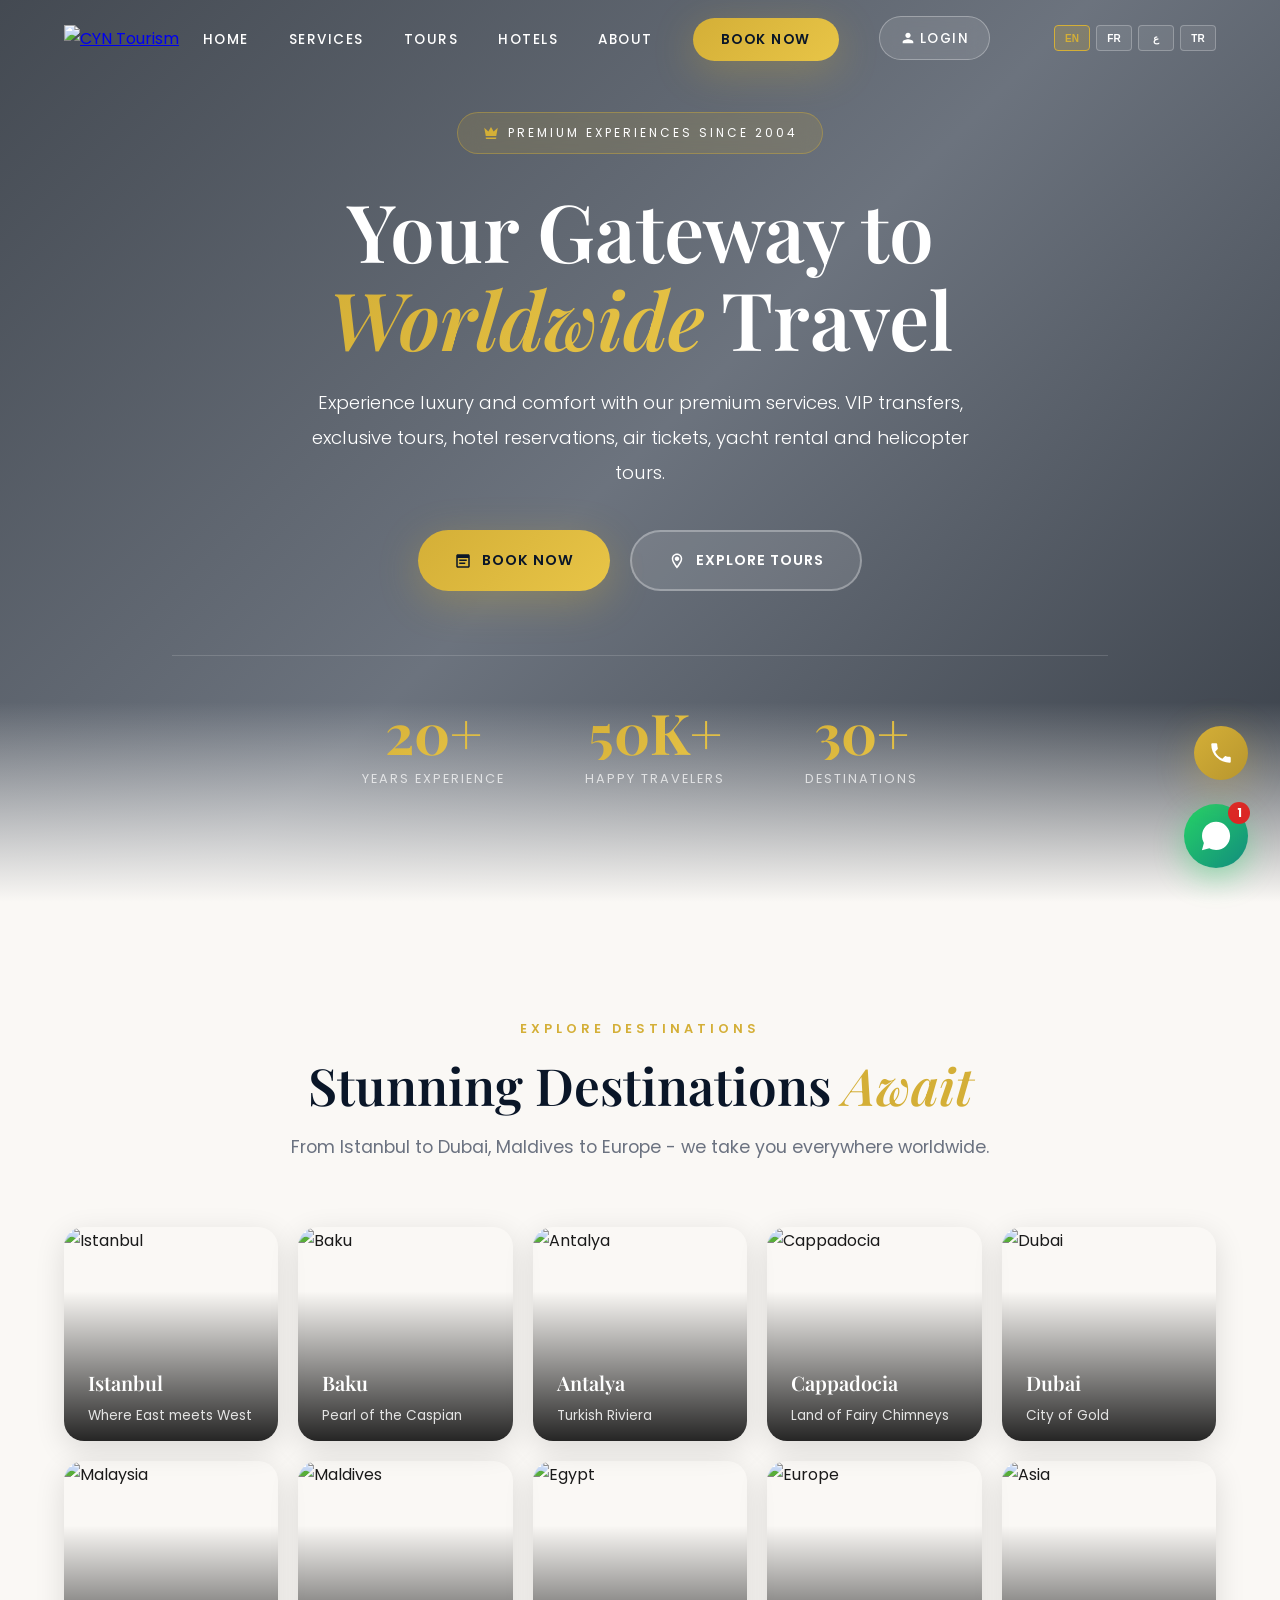
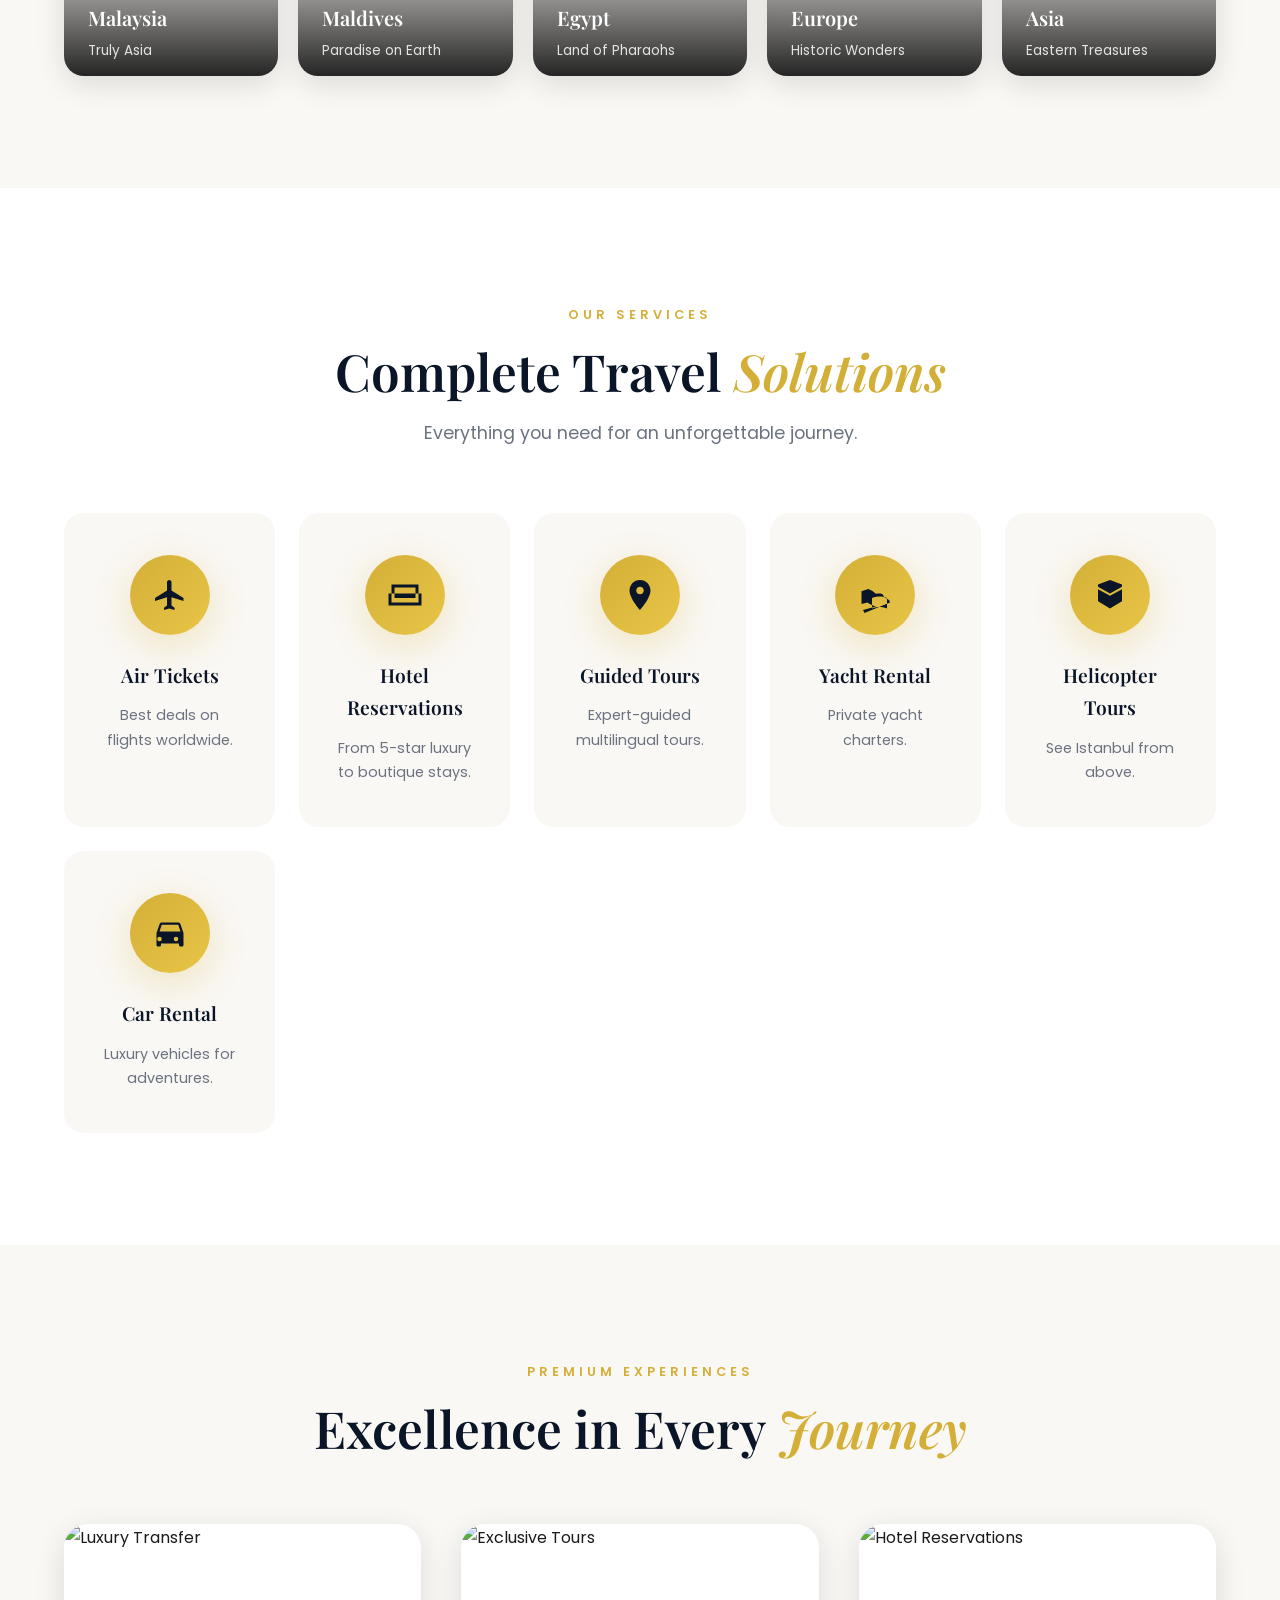
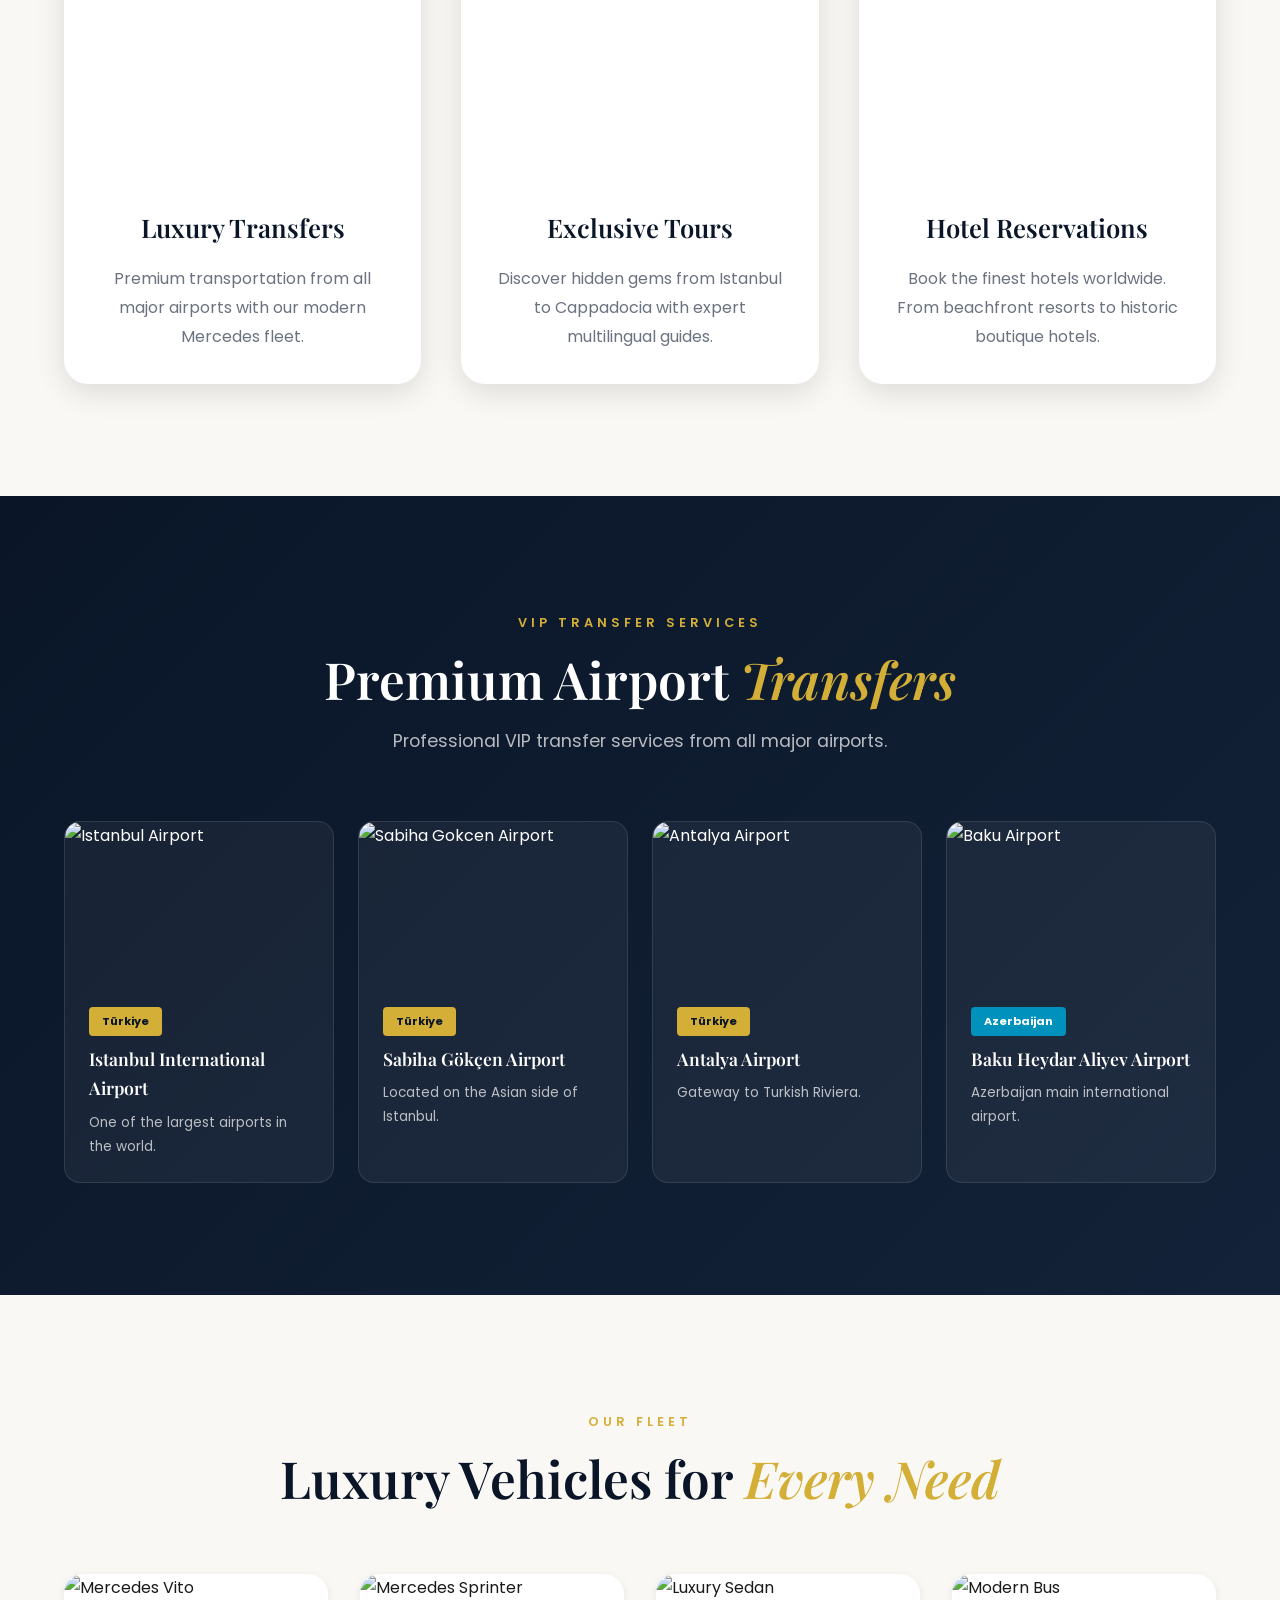
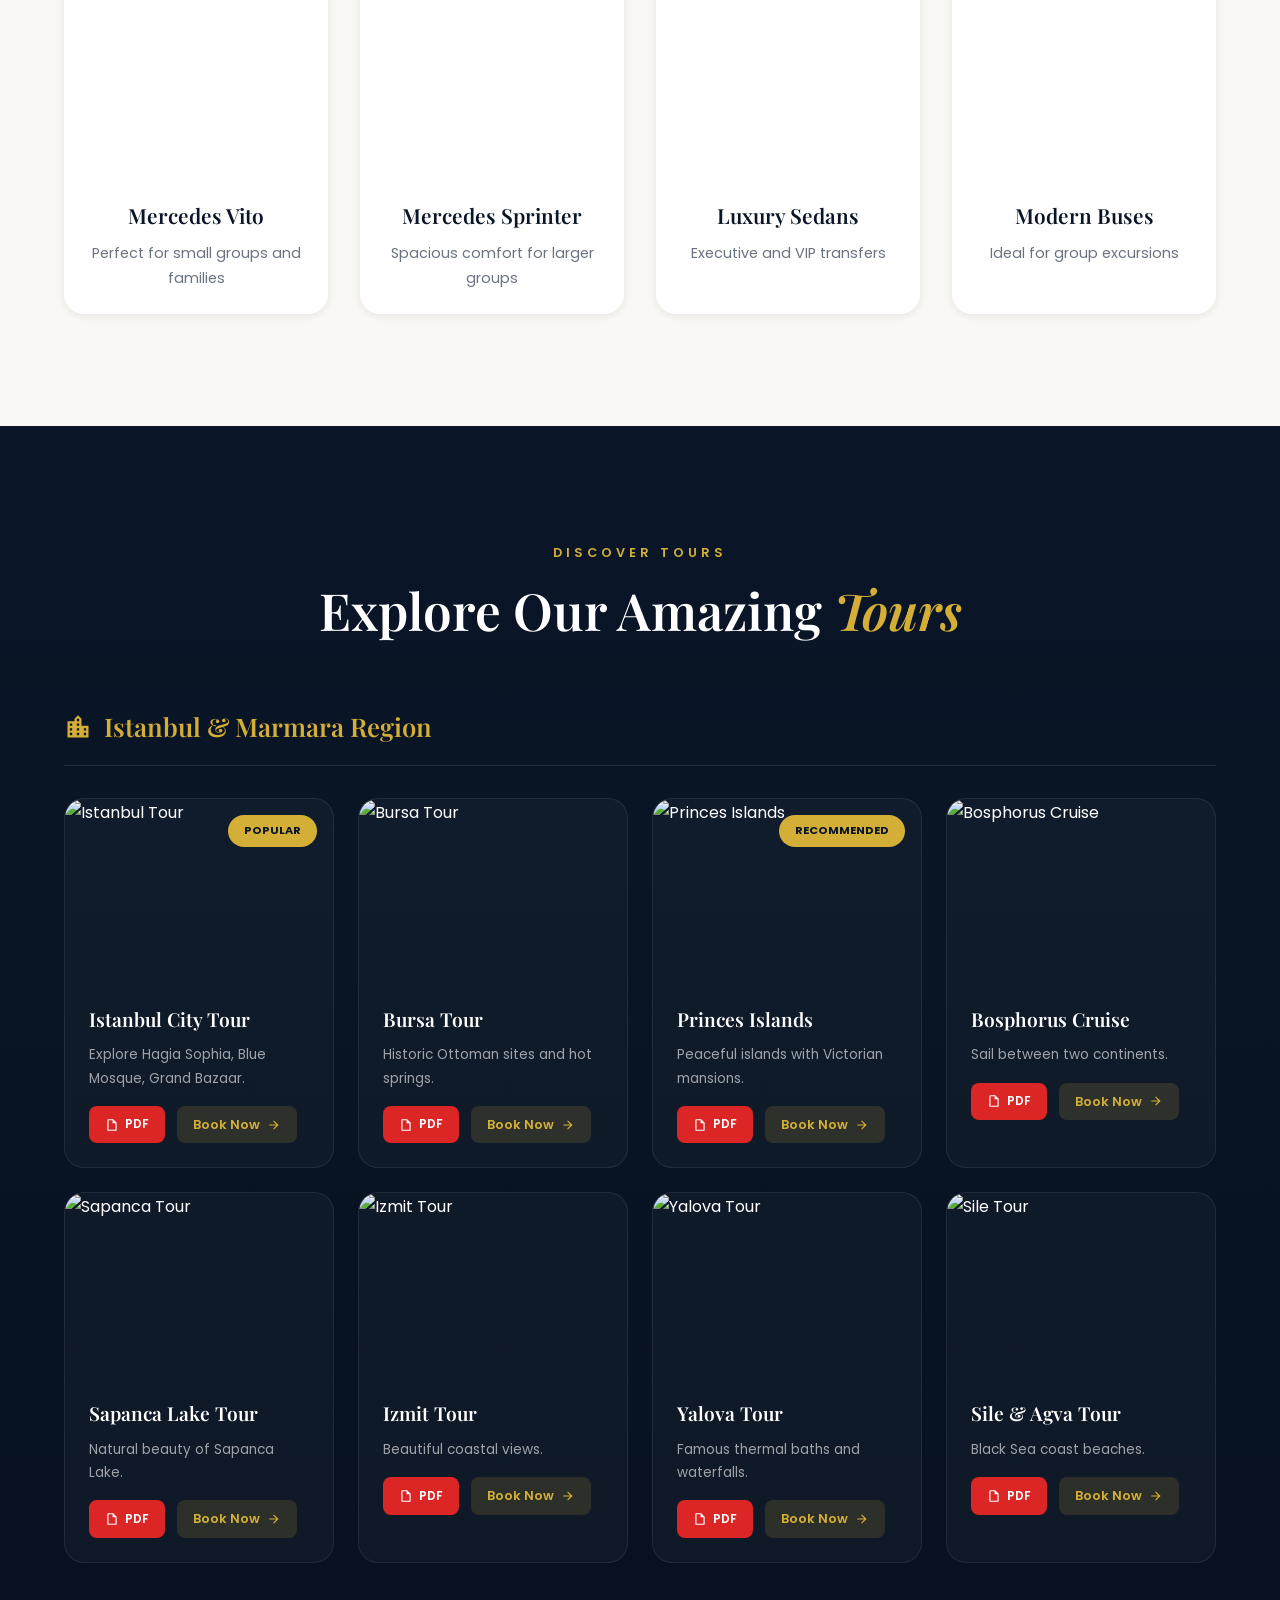
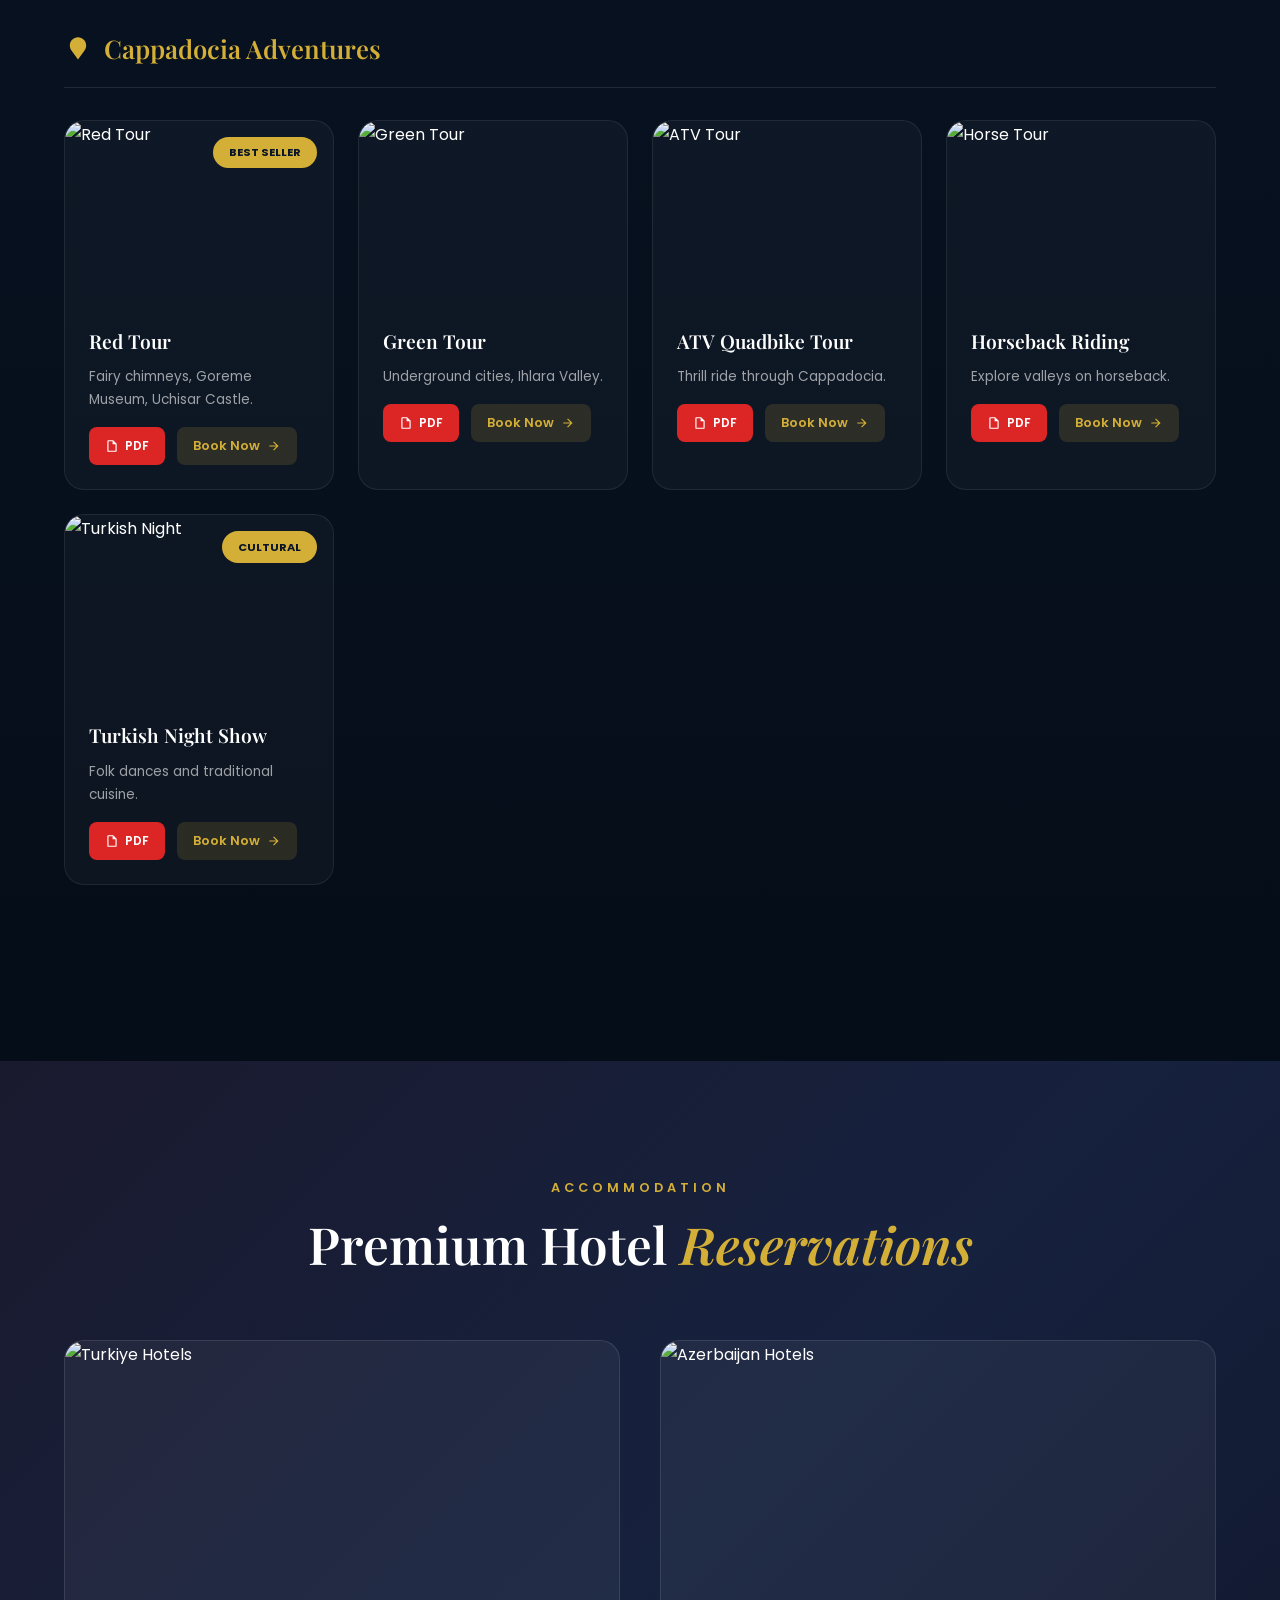
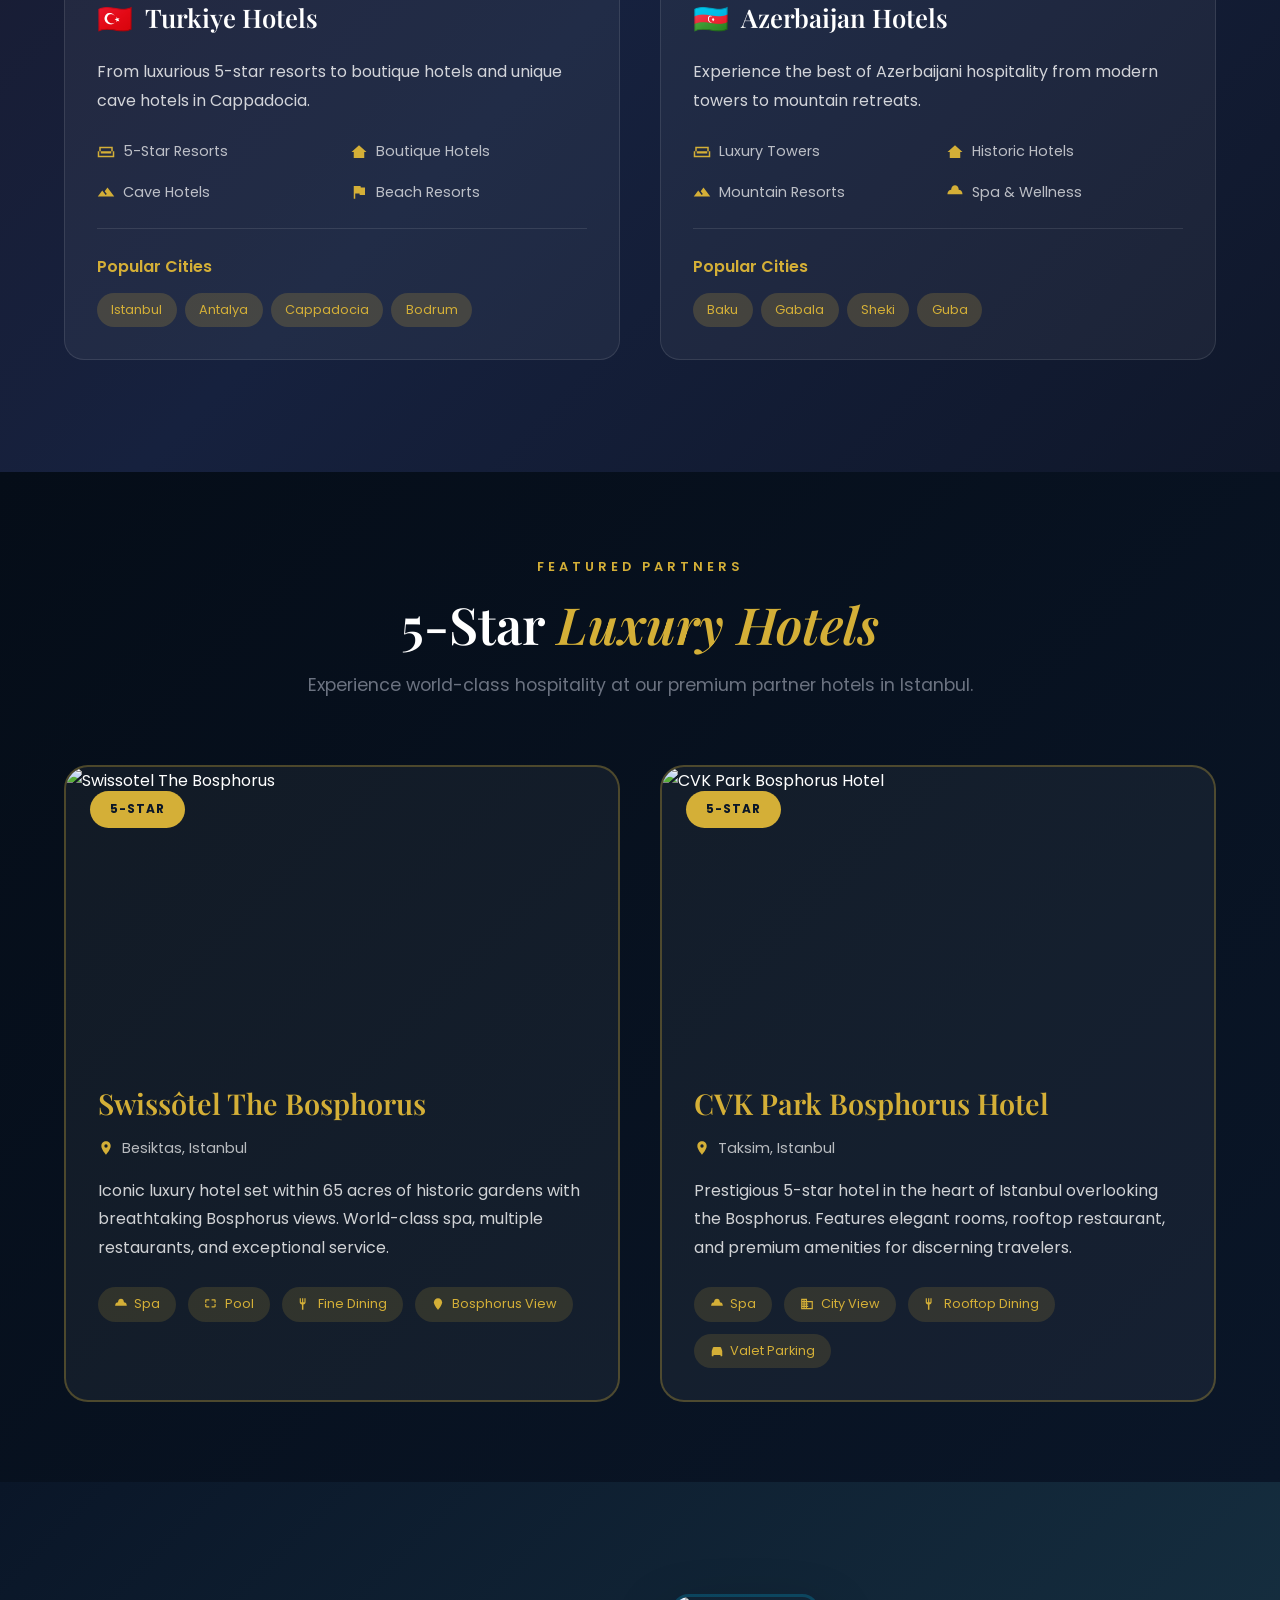
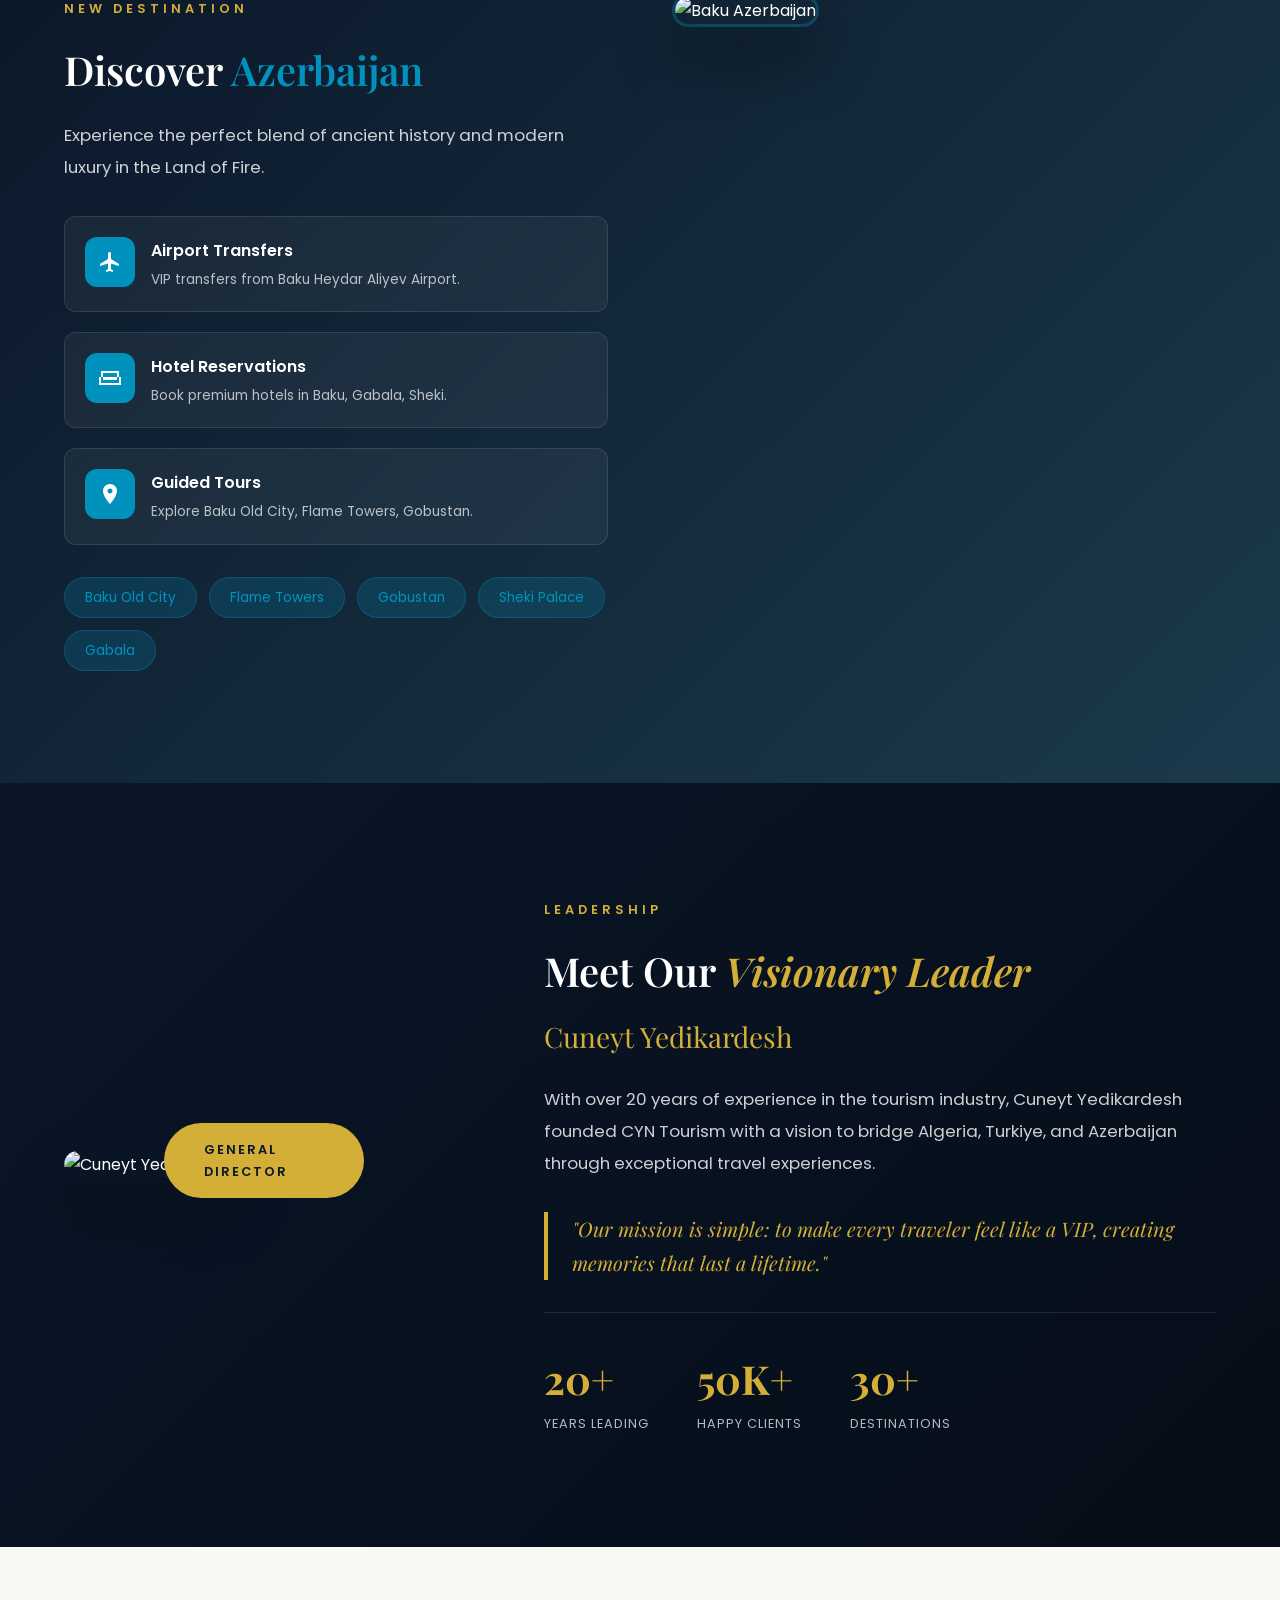
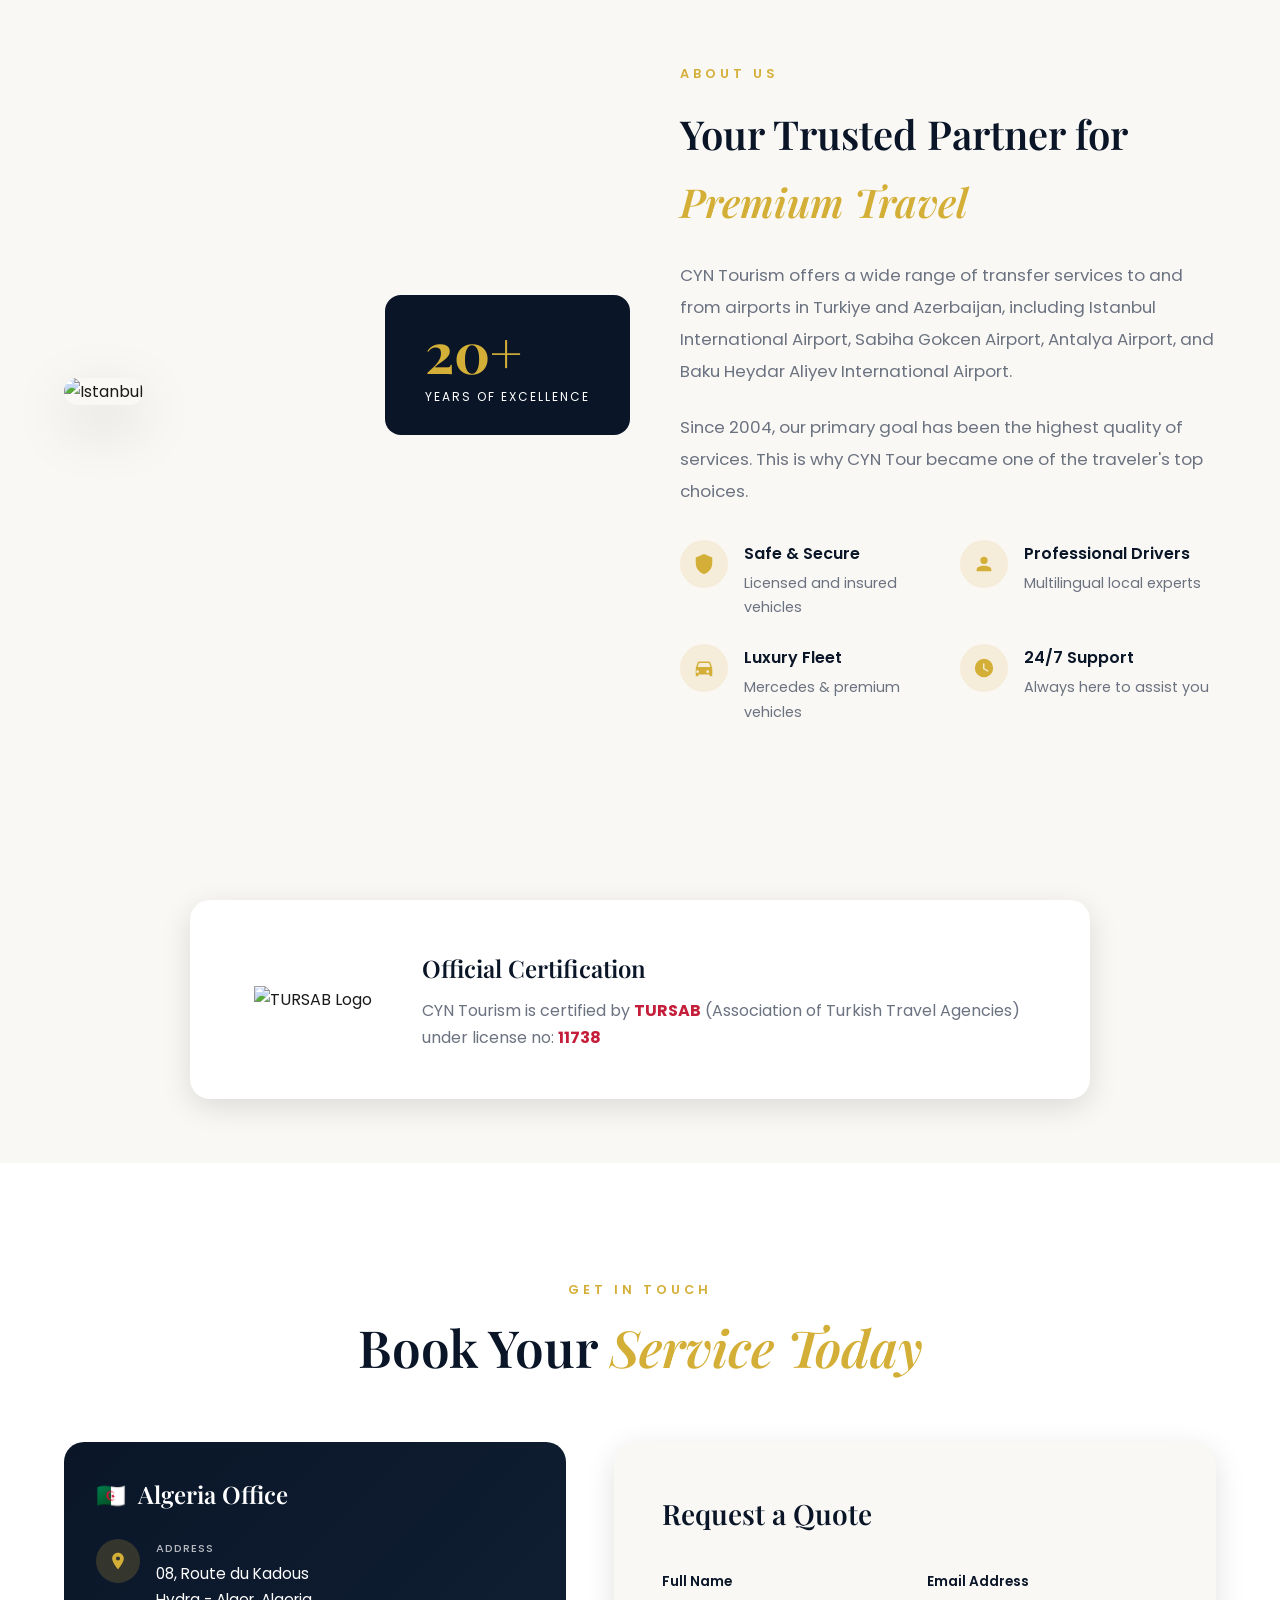
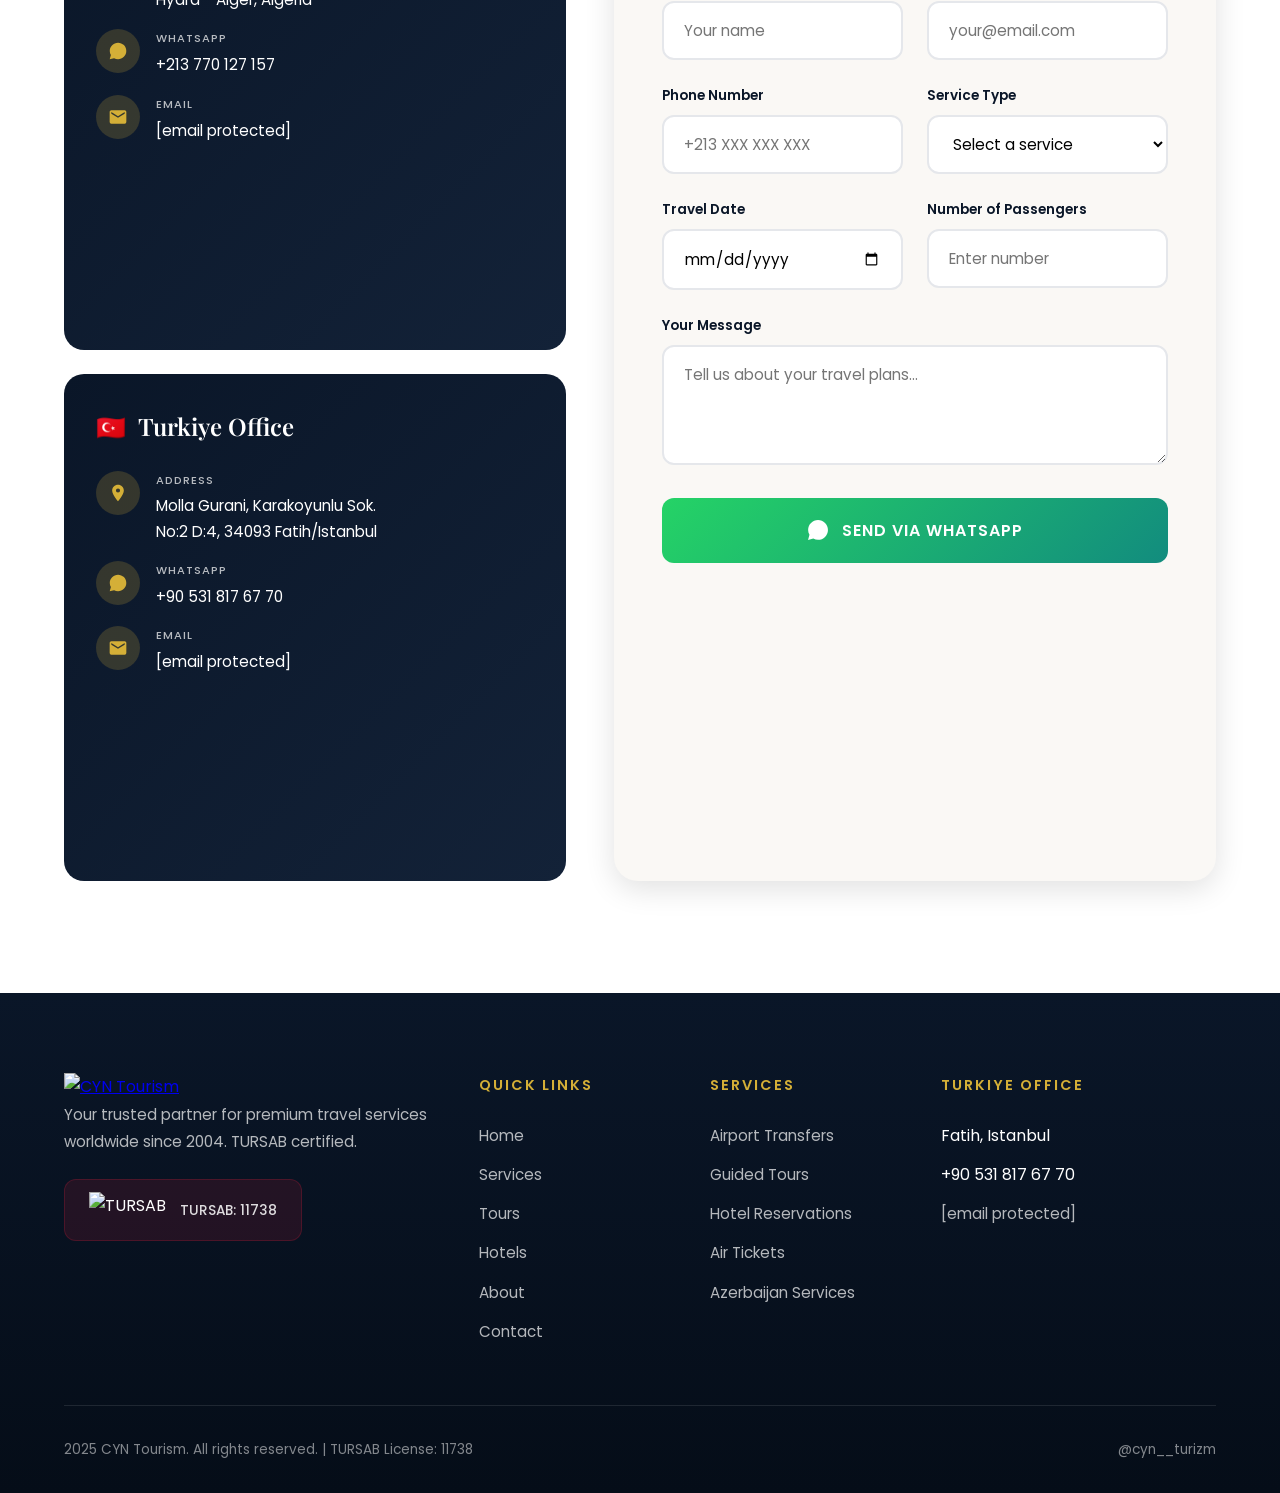
==== commit 9fc1d5cb: "Merge index.php and Vcdashboard.php into unified dashboard, add login to index.html Co-authored-by: " ====
--- a/index.html
+++ b/index.html
@@ -43,6 +43,9 @@
         .nav-cta { background: linear-gradient(135deg, var(--gold), var(--gold-light)); color: var(--navy) !important; padding: 0.75rem 1.75rem !important; border-radius: 50px; font-weight: 600 !important; box-shadow: 0 10px 40px rgba(212,175,55,0.3); }
         .nav-cta::after { display: none !important; }
         .nav-cta:hover { transform: translateY(-2px); box-shadow: 0 15px 40px rgba(212,175,55,0.4); }
+        .nav-login { display: inline-flex !important; align-items: center; background: rgba(255,255,255,0.1); border: 1px solid rgba(255,255,255,0.3); padding: 0.6rem 1.25rem !important; border-radius: 50px; backdrop-filter: blur(10px); transition: all 0.3s ease; }
+        .nav-login::after { display: none !important; }
+        .nav-login:hover { background: rgba(212,175,55,0.2); border-color: var(--gold); }
         .lang-switcher { display: flex; gap: 6px; margin-left: 1.5rem; }
         .lang-btn { width: 36px; height: 26px; border: 1px solid rgba(255,255,255,0.25); border-radius: 4px; cursor: pointer; font-size: 10px; font-weight: 700; color: white; background: rgba(255,255,255,0.08); transition: all 0.3s ease; }
         .lang-btn:hover, .lang-btn.active { border-color: var(--gold); background: rgba(212,175,55,0.2); color: var(--gold); }
@@ -332,6 +335,7 @@
             <li><a href="#hotels">Hotels</a></li>
             <li><a href="#about">About</a></li>
             <li><a href="#contact" class="nav-cta">Book Now</a></li>
+            <li><a href="login.php" class="nav-login"><svg viewBox="0 0 24 24" width="16" height="16" style="fill: currentColor; margin-right: 4px;"><path d="M12 12c2.21 0 4-1.79 4-4s-1.79-4-4-4-4 1.79-4 4 1.79 4 4 4zm0 2c-2.67 0-8 1.34-8 4v2h16v-2c0-2.66-5.33-4-8-4z"/></svg>Login</a></li>
             <li><div class="lang-switcher"><button class="lang-btn active" data-lang="en">EN</button><button class="lang-btn" data-lang="fr">FR</button><button class="lang-btn" data-lang="ar">ع</button><button class="lang-btn" data-lang="tr">TR</button></div></li>
         </ul>
         <button class="mobile-toggle" id="mobileToggle" aria-label="Toggle menu"><span></span><span></span><span></span></button>
